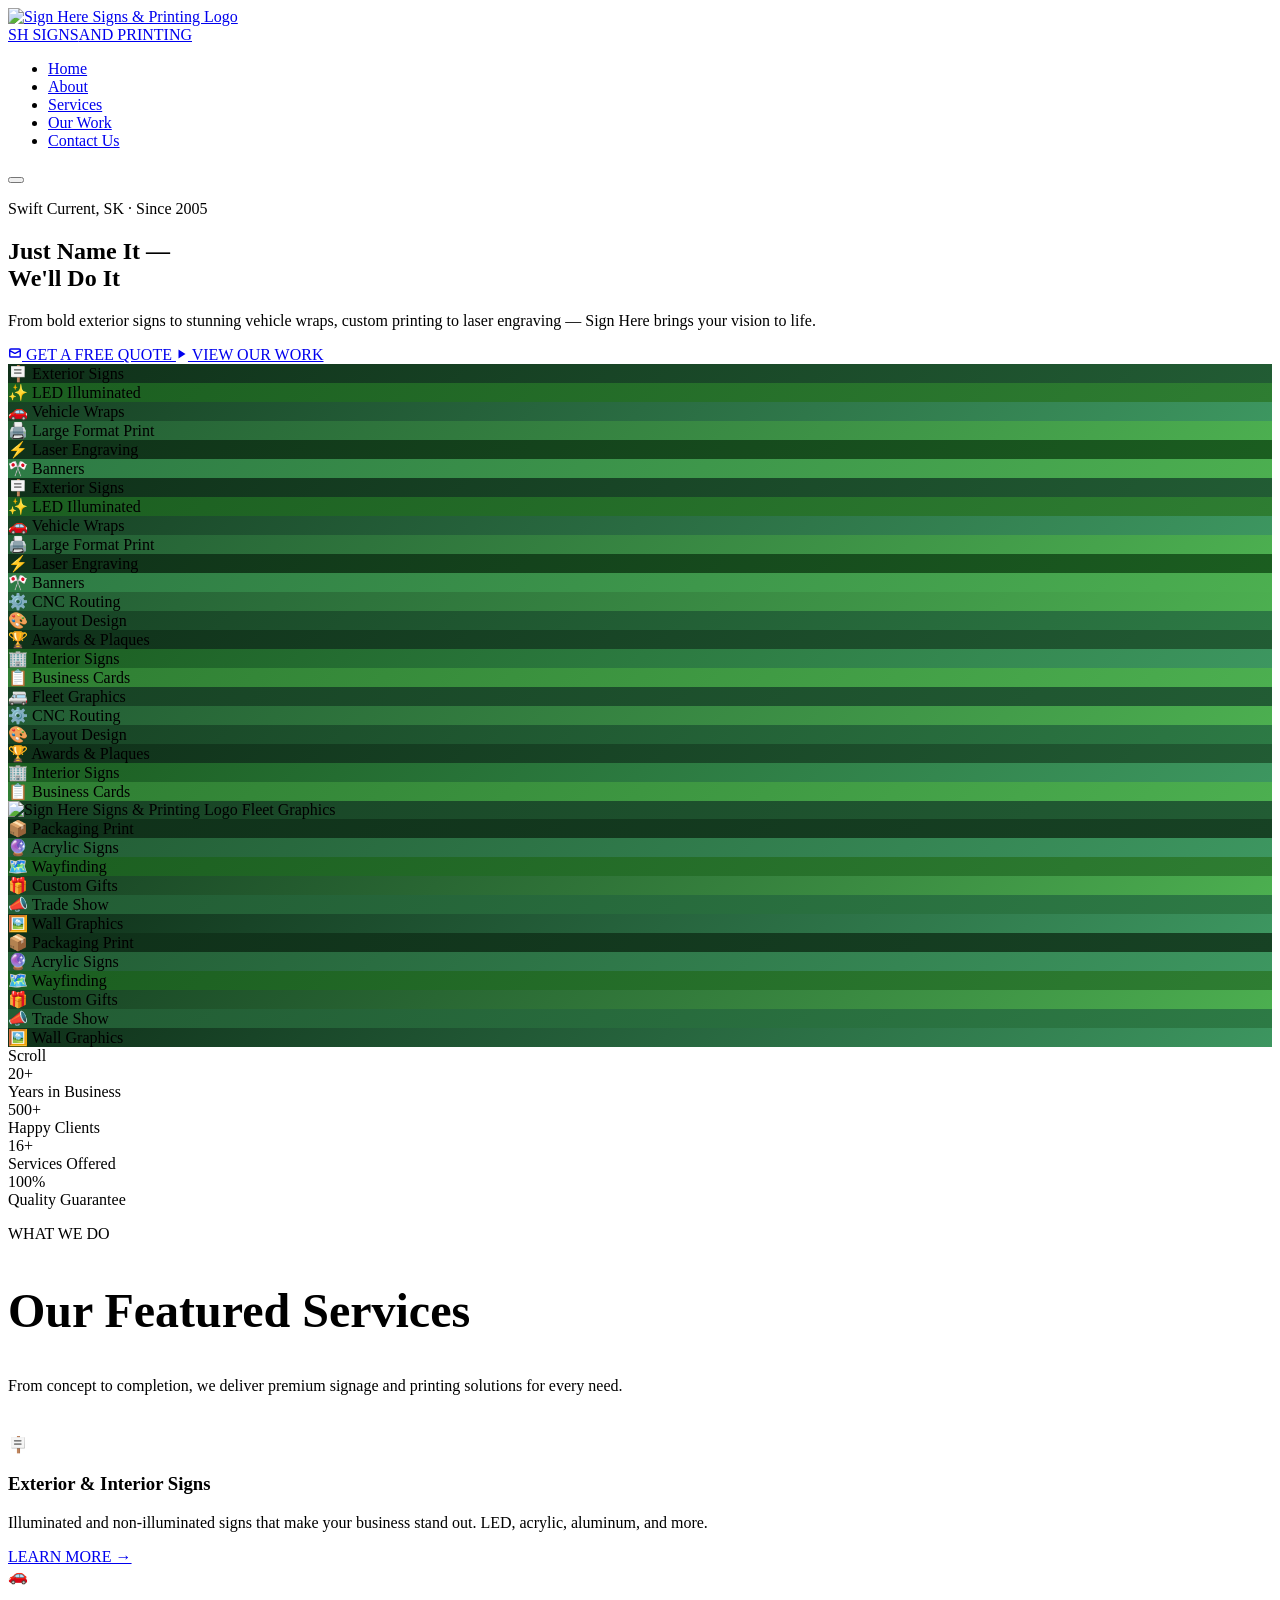
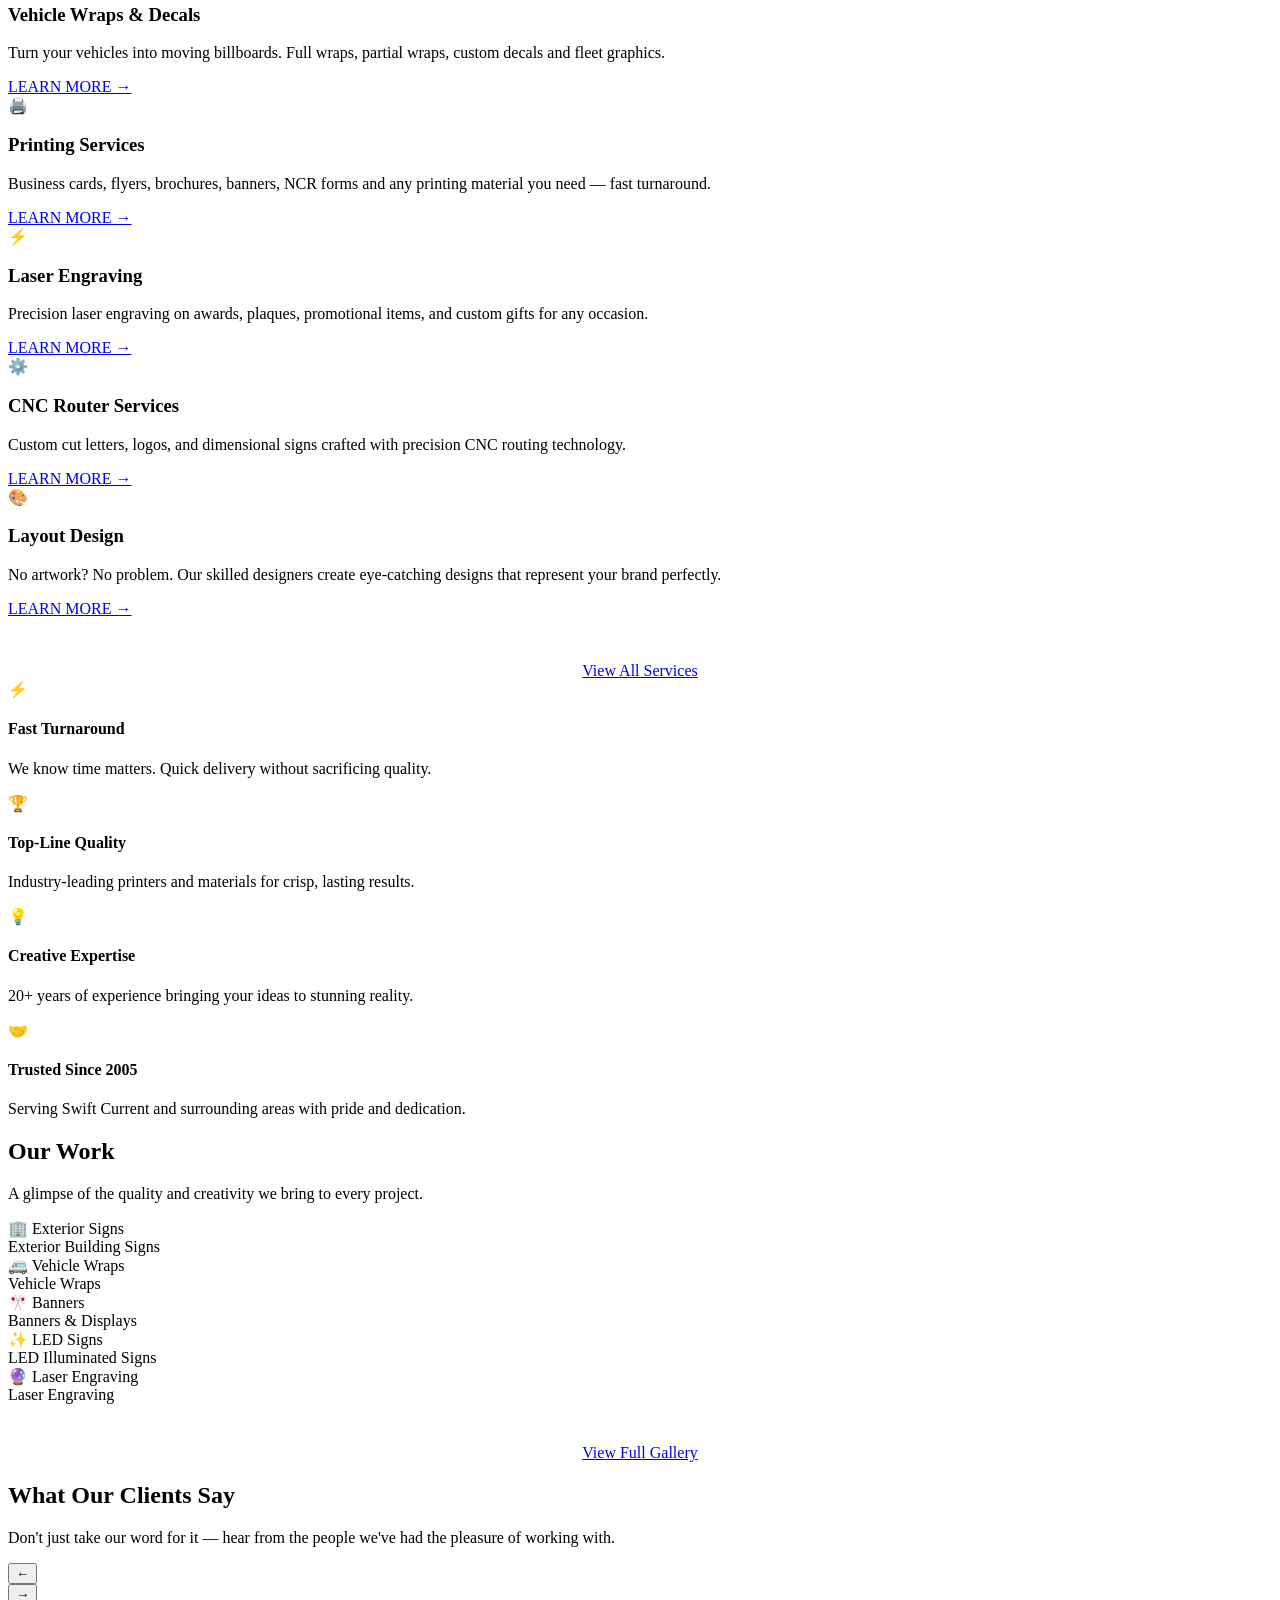
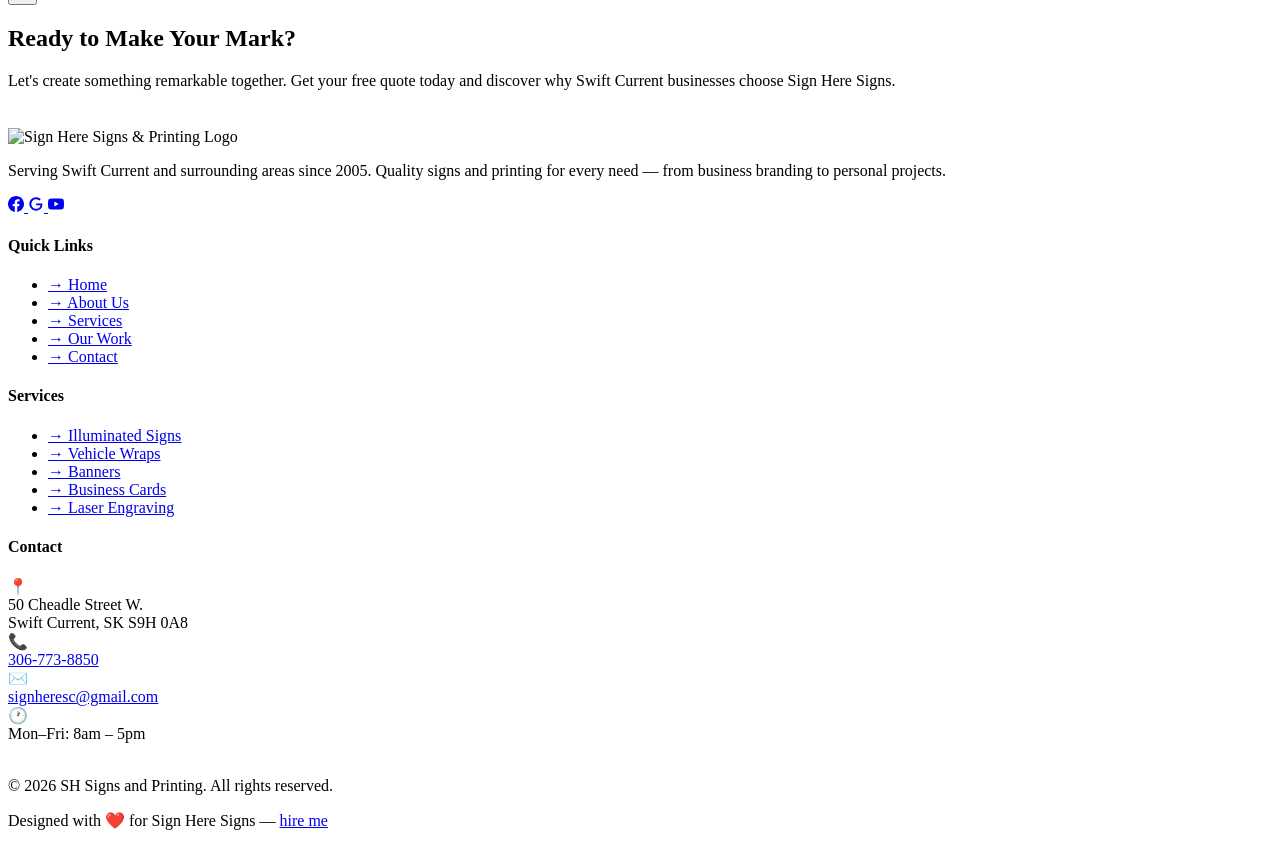
==== index.html @ 757e35a9 "Add files via upload" ====
<!DOCTYPE html>
<html lang="en">
<head>
  <meta charset="UTF-8">
  <meta name="viewport" content="width=device-width, initial-scale=1.0">
  <meta http-equiv="X-UA-Compatible" content="IE=edge">
  <!-- Security headers via meta -->
  <meta http-equiv="Content-Security-Policy" content="default-src 'self' https: data: 'unsafe-inline' 'unsafe-eval'; img-src 'self' data: https:; font-src 'self' https://fonts.gstatic.com;">
  <meta http-equiv="X-Content-Type-Options" content="nosniff">
  <meta http-equiv="Referrer-Policy" content="strict-origin-when-cross-origin">
  <!-- SEO -->
  <title>Sign Here Signs & Printing | Swift Current, Saskatchewan, Canada | Quality Signage Since 2005</title>
  <meta name="description" content="Sign Here Signs & Printing in Swift Current, Saskatchewan, Canada. Custom signs, vehicle wraps, banners, printing services. Just name it and we'll make it happen! Call 306-773-8850.">
  <meta name="keywords" content="signs Swift Current, printing Swift Current, vehicle wraps, banners, business signs, LED signs, Saskatchewan signage">
  <meta name="robots" content="index, follow">
  <link rel="canonical" href="https://www.signheresigns.ca/">
  <!-- Open Graph -->
  <meta property="og:title" content="Sign Here Signs & Printing – Swift Current, SK">
  <meta property="og:description" content="Quality signs and printing services in Swift Current since 2005.">
  <meta property="og:type" content="website">
  <meta property="og:image" content="images/logo.jpg">
  <!-- Fonts -->
  <link rel="preconnect" href="https://fonts.googleapis.com">
  <link rel="preconnect" href="https://fonts.gstatic.com" crossorigin>
  <link href="https://fonts.googleapis.com/css2?family=Oswald:wght@200;300;400;500;600;700&family=Lato:wght@300;400;700&display=swap" rel="stylesheet">
  <!-- Styles -->
  <link rel="stylesheet" href="css/main.css">
  <link rel="stylesheet" href="css/home.css">
</head>
<body>

<!-- ===== NAVIGATION ===== -->
<nav id="navbar" role="navigation" aria-label="Main Navigation">
  <div class="container nav-inner">
    <a href="index.html" class="nav-logo" aria-label="Sign Here Signs Home">
      <img src="images/logo.jpg" alt="Sign Here Signs & Printing Logo" width="64" height="64">
      <div class="nav-logo-text">SH SIGNS<span>AND PRINTING</span>
      </div>
    </a>
    <ul class="nav-menu" role="list">
      <li><a href="index.html" class="active">Home</a></li>
      <li><a href="pages/about.html">About</a></li>
      <li><a href="pages/services.html">Services</a></li>
      <li><a href="pages/work.html">Our Work</a></li>
      <li><a href="pages/contact.html" class="nav-cta">Contact Us</a></li>
    </ul>
    <button class="nav-hamburger" aria-label="Toggle menu" aria-expanded="false" id="hamburger">
      <span></span><span></span><span></span>
    </button>
  </div>
</nav>

<!-- ===== HERO (Scroll-Velocity Marquee) ===== -->
<section class="hero-marquee hero-marquee--static" aria-label="Hero section">

  <!-- Sticky headline panel -->
  <div class="hm-panel">
    <div class="hm-headline">
      <p class="hm-eyebrow">Swift Current, SK · Since 2005</p>
      <h1 class="hm-title">
        Just Name It —<br>
        <span>We'll Do It</span>
      </h1>
      <p class="hm-sub">From bold exterior signs to stunning vehicle wraps, custom printing to laser engraving — Sign Here brings your vision to life.</p>
      <div class="hm-actions">
        <a href="pages/contact.html" class="btn btn-primary hm-btn-primary">
          <svg width="14" height="14" viewBox="0 0 24 24" fill="none" stroke="currentColor" stroke-width="2.5" aria-hidden="true"><path d="M3 8l7.89 4.26a2 2 0 002.22 0L21 8M5 19h14a2 2 0 002-2V7a2 2 0 00-2-2H5a2 2 0 00-2 2v10a2 2 0 002 2z"/></svg>
          GET A FREE QUOTE
        </a>
        <a href="pages/work.html" class="btn btn-outline hm-btn-outline">
          <svg width="12" height="12" viewBox="0 0 24 24" fill="currentColor" aria-hidden="true"><polygon points="5,3 19,12 5,21"/></svg>
          VIEW OUR WORK
        </a>
      </div>
    </div>

    <!-- Marquee rows (velocity-linked) -->
    <div class="hm-rows" aria-hidden="true">

      <div class="hm-row" data-direction="1">
        <div class="hm-track">
          <div class="hm-card hm-card--wide">
            <div class="hm-card-inner" style="background:linear-gradient(135deg,#0f3019,#225c34);">
              <span class="hm-card-emoji">🪧</span>
              <span class="hm-card-label">Exterior Signs</span>
            </div>
          </div>
          <div class="hm-card">
            <div class="hm-card-inner" style="background:linear-gradient(135deg,#1b5e20,#2e7d32);">
              <span class="hm-card-emoji">✨</span>
              <span class="hm-card-label">LED Illuminated</span>
            </div>
          </div>
          <div class="hm-card hm-card--wide">
            <div class="hm-card-inner" style="background:linear-gradient(135deg,#174224,#3d9660);">
              <span class="hm-card-emoji">🚗</span>
              <span class="hm-card-label">Vehicle Wraps</span>
            </div>
          </div>
          <div class="hm-card">
            <div class="hm-card-inner" style="background:linear-gradient(135deg,#225c34,#4caf50);">
              <span class="hm-card-emoji">🖨️</span>
              <span class="hm-card-label">Large Format Print</span>
            </div>
          </div>
          <div class="hm-card hm-card--tall">
            <div class="hm-card-inner" style="background:linear-gradient(135deg,#0f3019,#1b5e20);">
              <span class="hm-card-emoji">⚡</span>
              <span class="hm-card-label">Laser Engraving</span>
            </div>
          </div>
          <div class="hm-card">
            <div class="hm-card-inner" style="background:linear-gradient(135deg,#2d7a45,#4caf50);">
              <span class="hm-card-emoji">🎌</span>
              <span class="hm-card-label">Banners</span>
            </div>
          </div>
          <!-- Clones for seamless loop -->
          <div class="hm-card hm-card--wide">
            <div class="hm-card-inner" style="background:linear-gradient(135deg,#0f3019,#225c34);">
              <span class="hm-card-emoji">🪧</span>
              <span class="hm-card-label">Exterior Signs</span>
            </div>
          </div>
          <div class="hm-card">
            <div class="hm-card-inner" style="background:linear-gradient(135deg,#1b5e20,#2e7d32);">
              <span class="hm-card-emoji">✨</span>
              <span class="hm-card-label">LED Illuminated</span>
            </div>
          </div>
          <div class="hm-card hm-card--wide">
            <div class="hm-card-inner" style="background:linear-gradient(135deg,#174224,#3d9660);">
              <span class="hm-card-emoji">🚗</span>
              <span class="hm-card-label">Vehicle Wraps</span>
            </div>
          </div>
          <div class="hm-card">
            <div class="hm-card-inner" style="background:linear-gradient(135deg,#225c34,#4caf50);">
              <span class="hm-card-emoji">🖨️</span>
              <span class="hm-card-label">Large Format Print</span>
            </div>
          </div>
          <div class="hm-card hm-card--tall">
            <div class="hm-card-inner" style="background:linear-gradient(135deg,#0f3019,#1b5e20);">
              <span class="hm-card-emoji">⚡</span>
              <span class="hm-card-label">Laser Engraving</span>
            </div>
          </div>
          <div class="hm-card">
            <div class="hm-card-inner" style="background:linear-gradient(135deg,#2d7a45,#4caf50);">
              <span class="hm-card-emoji">🎌</span>
              <span class="hm-card-label">Banners</span>
            </div>
          </div>
        </div>
      </div>

      <div class="hm-row" data-direction="-1">
        <div class="hm-track">
          <div class="hm-card hm-card--tall">
            <div class="hm-card-inner" style="background:linear-gradient(135deg,#225c34,#4caf50);">
              <span class="hm-card-emoji">⚙️</span>
              <span class="hm-card-label">CNC Routing</span>
            </div>
          </div>
          <div class="hm-card hm-card--wide">
            <div class="hm-card-inner" style="background:linear-gradient(135deg,#174224,#2d7a45);">
              <span class="hm-card-emoji">🎨</span>
              <span class="hm-card-label">Layout Design</span>
            </div>
          </div>
          <div class="hm-card">
            <div class="hm-card-inner" style="background:linear-gradient(135deg,#0f3019,#225c34);">
              <span class="hm-card-emoji">🏆</span>
              <span class="hm-card-label">Awards & Plaques</span>
            </div>
          </div>
          <div class="hm-card hm-card--wide">
            <div class="hm-card-inner" style="background:linear-gradient(135deg,#1b5e20,#3d9660);">
              <span class="hm-card-emoji">🏢</span>
              <span class="hm-card-label">Interior Signs</span>
            </div>
          </div>
          <div class="hm-card">
            <div class="hm-card-inner" style="background:linear-gradient(135deg,#2e7d32,#4caf50);">
              <span class="hm-card-emoji">📋</span>
              <span class="hm-card-label">Business Cards</span>
            </div>
          </div>
          <div class="hm-card">
            <div class="hm-card-inner" style="background:linear-gradient(135deg,#174224,#225c34);">
              <span class="hm-card-emoji">🚐</span>
              <span class="hm-card-label">Fleet Graphics</span>
            </div>
          </div>
          <!-- Clones -->
          <div class="hm-card hm-card--tall">
            <div class="hm-card-inner" style="background:linear-gradient(135deg,#225c34,#4caf50);">
              <span class="hm-card-emoji">⚙️</span>
              <span class="hm-card-label">CNC Routing</span>
            </div>
          </div>
          <div class="hm-card hm-card--wide">
            <div class="hm-card-inner" style="background:linear-gradient(135deg,#174224,#2d7a45);">
              <span class="hm-card-emoji">🎨</span>
              <span class="hm-card-label">Layout Design</span>
            </div>
          </div>
          <div class="hm-card">
            <div class="hm-card-inner" style="background:linear-gradient(135deg,#0f3019,#225c34);">
              <span class="hm-card-emoji">🏆</span>
              <span class="hm-card-label">Awards & Plaques</span>
            </div>
          </div>
          <div class="hm-card hm-card--wide">
            <div class="hm-card-inner" style="background:linear-gradient(135deg,#1b5e20,#3d9660);">
              <span class="hm-card-emoji">🏢</span>
              <span class="hm-card-label">Interior Signs</span>
            </div>
          </div>
          <div class="hm-card">
            <div class="hm-card-inner" style="background:linear-gradient(135deg,#2e7d32,#4caf50);">
              <span class="hm-card-emoji">📋</span>
              <span class="hm-card-label">Business Cards</span>
            </div>
          </div>
          <div class="hm-card">
            <div class="hm-card-inner" style="background:linear-gradient(135deg,#174224,#225c34);">
              <img src="images/logo.jpg" alt="Sign Here Signs & Printing Logo" width="100%" height="100%">
              <span class="hm-card-label">Fleet Graphics</span>
            </div>
          </div>
        </div>
      </div>

      <div class="hm-row" data-direction="1">
        <div class="hm-track">
          <div class="hm-card hm-card--wide">
            <div class="hm-card-inner" style="background:linear-gradient(135deg,#0f3019,#174224);">
              <span class="hm-card-emoji">📦</span>
              <span class="hm-card-label">Packaging Print</span>
            </div>
          </div>
          <div class="hm-card hm-card--tall">
            <div class="hm-card-inner" style="background:linear-gradient(135deg,#225c34,#3d9660);">
              <span class="hm-card-emoji">🔮</span>
              <span class="hm-card-label">Acrylic Signs</span>
            </div>
          </div>
          <div class="hm-card">
            <div class="hm-card-inner" style="background:linear-gradient(135deg,#1b5e20,#2e7d32);">
              <span class="hm-card-emoji">🗺️</span>
              <span class="hm-card-label">Wayfinding</span>
            </div>
          </div>
          <div class="hm-card hm-card--wide">
            <div class="hm-card-inner" style="background:linear-gradient(135deg,#174224,#4caf50);">
              <span class="hm-card-emoji">🎁</span>
              <span class="hm-card-label">Custom Gifts</span>
            </div>
          </div>
          <div class="hm-card">
            <div class="hm-card-inner" style="background:linear-gradient(135deg,#225c34,#2d7a45);">
              <span class="hm-card-emoji">📣</span>
              <span class="hm-card-label">Trade Show</span>
            </div>
          </div>
          <div class="hm-card">
            <div class="hm-card-inner" style="background:linear-gradient(135deg,#0f3019,#3d9660);">
              <span class="hm-card-emoji">🖼️</span>
              <span class="hm-card-label">Wall Graphics</span>
            </div>
          </div>
          <!-- Clones -->
          <div class="hm-card hm-card--wide">
            <div class="hm-card-inner" style="background:linear-gradient(135deg,#0f3019,#174224);">
              <span class="hm-card-emoji">📦</span>
              <span class="hm-card-label">Packaging Print</span>
            </div>
          </div>
          <div class="hm-card hm-card--tall">
            <div class="hm-card-inner" style="background:linear-gradient(135deg,#225c34,#3d9660);">
              <span class="hm-card-emoji">🔮</span>
              <span class="hm-card-label">Acrylic Signs</span>
            </div>
          </div>
          <div class="hm-card">
            <div class="hm-card-inner" style="background:linear-gradient(135deg,#1b5e20,#2e7d32);">
              <span class="hm-card-emoji">🗺️</span>
              <span class="hm-card-label">Wayfinding</span>
            </div>
          </div>
          <div class="hm-card hm-card--wide">
            <div class="hm-card-inner" style="background:linear-gradient(135deg,#174224,#4caf50);">
              <span class="hm-card-emoji">🎁</span>
              <span class="hm-card-label">Custom Gifts</span>
            </div>
          </div>
          <div class="hm-card">
            <div class="hm-card-inner" style="background:linear-gradient(135deg,#225c34,#2d7a45);">
              <span class="hm-card-emoji">📣</span>
              <span class="hm-card-label">Trade Show</span>
            </div>
          </div>
          <div class="hm-card">
            <div class="hm-card-inner" style="background:linear-gradient(135deg,#0f3019,#3d9660);">
              <span class="hm-card-emoji">🖼️</span>
              <span class="hm-card-label">Wall Graphics</span>
            </div>
          </div>
        </div>
      </div>

    </div><!-- /.hm-rows -->

    <!-- Scroll cue -->
    <div class="hm-scroll-cue" aria-hidden="true">
      <span class="hm-scroll-line"></span>
      <span class="hm-scroll-text">Scroll</span>
    </div>
  </div><!-- /.hm-panel -->

</section><!-- /.hero-marquee -->

<!-- ===== STATS ===== -->
<section class="stats-section" aria-label="Company statistics">
  <div class="container">
    <div class="stats-grid">
      <div class="stat-item reveal">
        <div class="stat-number" data-target="20" data-suffix="+">20+</div>
        <div class="stat-label">Years in Business</div>
      </div>
      <div class="stat-item reveal">
        <div class="stat-number" data-target="500" data-suffix="+">500+</div>
        <div class="stat-label">Happy Clients</div>
      </div>
      <div class="stat-item reveal">
        <div class="stat-number" data-target="16" data-suffix="+">16+</div>
        <div class="stat-label">Services Offered</div>
      </div>
      <div class="stat-item reveal">
        <div class="stat-number" data-target="100" data-suffix="%">100%</div>
        <div class="stat-label">Quality Guarantee</div>
      </div>
    </div>
  </div>
</section>

<!-- ===== FEATURED SERVICES ===== -->
<section class="services-section" aria-labelledby="services-heading">
  <div class="container">
    <p class="services-eyebrow reveal">WHAT WE DO</p>
    <h2 class="section-title reveal" id="services-heading" style="font-size:clamp(1.8rem,4vw,3rem);font-weight:700;letter-spacing:0;text-transform:none;">Our Featured Services</h2>
    <p class="section-subtitle reveal">From concept to completion, we deliver premium signage and printing solutions for every need.</p>
    <span class="section-line reveal" aria-hidden="true" style="margin-top:0;"></span>

    <div class="services-grid services-grid-home" style="margin-top:40px;">
      <div class="service-card reveal">
        <div class="service-icon-wrap" aria-hidden="true"><div class="service-icon">🪧</div></div>
        <h3>Exterior &amp; Interior Signs</h3>
        <p>Illuminated and non-illuminated signs that make your business stand out. LED, acrylic, aluminum, and more.</p>
        <a href="pages/services.html" class="service-learn-more">LEARN MORE →</a>
      </div>
      <div class="service-card reveal">
        <div class="service-icon-wrap" aria-hidden="true"><div class="service-icon">🚗</div></div>
        <h3>Vehicle Wraps &amp; Decals</h3>
        <p>Turn your vehicles into moving billboards. Full wraps, partial wraps, custom decals and fleet graphics.</p>
        <a href="pages/services.html" class="service-learn-more">LEARN MORE →</a>
      </div>
      <div class="service-card reveal">
        <div class="service-icon-wrap" aria-hidden="true"><div class="service-icon">🖨️</div></div>
        <h3>Printing Services</h3>
        <p>Business cards, flyers, brochures, banners, NCR forms and any printing material you need — fast turnaround.</p>
        <a href="pages/services.html" class="service-learn-more">LEARN MORE →</a>
      </div>
      <div class="service-card reveal">
        <div class="service-icon-wrap" aria-hidden="true"><div class="service-icon">⚡</div></div>
        <h3>Laser Engraving</h3>
        <p>Precision laser engraving on awards, plaques, promotional items, and custom gifts for any occasion.</p>
        <a href="pages/services.html" class="service-learn-more">LEARN MORE →</a>
      </div>
      <div class="service-card reveal">
        <div class="service-icon-wrap" aria-hidden="true"><div class="service-icon">⚙️</div></div>
        <h3>CNC Router Services</h3>
        <p>Custom cut letters, logos, and dimensional signs crafted with precision CNC routing technology.</p>
        <a href="pages/services.html" class="service-learn-more">LEARN MORE →</a>
      </div>
      <div class="service-card reveal">
        <div class="service-icon-wrap" aria-hidden="true"><div class="service-icon">🎨</div></div>
        <h3>Layout Design</h3>
        <p>No artwork? No problem. Our skilled designers create eye-catching designs that represent your brand perfectly.</p>
        <a href="pages/services.html" class="service-learn-more">LEARN MORE →</a>
      </div>
    </div>

    <div style="text-align:center; margin-top: 44px;" class="reveal">
      <a href="pages/services.html" class="btn btn-green-outline">View All Services</a>
    </div>
  </div>
</section>

<section class="highlights-banner" aria-label="Why choose us highlights">
  <div class="container">
    <div class="highlights-grid">
      <div class="highlight-item reveal">
        <div class="highlight-icon" aria-hidden="true">⚡</div>
        <h4>Fast Turnaround</h4>
        <p>We know time matters. Quick delivery without sacrificing quality.</p>
      </div>
      <div class="highlight-item reveal">
        <div class="highlight-icon" aria-hidden="true">🏆</div>
        <h4>Top-Line Quality</h4>
        <p>Industry-leading printers and materials for crisp, lasting results.</p>
      </div>
      <div class="highlight-item reveal">
        <div class="highlight-icon" aria-hidden="true">💡</div>
        <h4>Creative Expertise</h4>
        <p>20+ years of experience bringing your ideas to stunning reality.</p>
      </div>
      <div class="highlight-item reveal">
        <div class="highlight-icon" aria-hidden="true">🤝</div>
        <h4>Trusted Since 2005</h4>
        <p>Serving Swift Current and surrounding areas with pride and dedication.</p>
      </div>
    </div>
  </div>
</section>

<!-- ===== PORTFOLIO PREVIEW ===== -->
<section class="portfolio-section" aria-labelledby="portfolio-heading">
  <div class="container">
    <h2 class="section-title reveal" id="portfolio-heading">Our Work</h2>
    <span class="section-line reveal" aria-hidden="true"></span>
    <p class="section-subtitle reveal">A glimpse of the quality and creativity we bring to every project.</p>

    <div class="portfolio-grid">
      <div class="portfolio-item reveal">
        <div class="portfolio-placeholder" aria-label="Exterior Building Sign">
          🏢
          <span>Exterior Signs</span>
        </div>
        <div class="portfolio-overlay" aria-hidden="true">
          <div class="portfolio-label">Exterior Building Signs</div>
        </div>
      </div>
      <div class="portfolio-item reveal">
        <div class="portfolio-placeholder" aria-label="Vehicle Wrap">
          🚐
          <span>Vehicle Wraps</span>
        </div>
        <div class="portfolio-overlay" aria-hidden="true">
          <div class="portfolio-label">Vehicle Wraps</div>
        </div>
      </div>
      <div class="portfolio-item reveal">
        <div class="portfolio-placeholder" aria-label="Banner Printing">
          🎌
          <span>Banners</span>
        </div>
        <div class="portfolio-overlay" aria-hidden="true">
          <div class="portfolio-label">Banners & Displays</div>
        </div>
      </div>
      <div class="portfolio-item reveal">
        <div class="portfolio-placeholder" aria-label="LED Signs">
          ✨
          <span>LED Signs</span>
        </div>
        <div class="portfolio-overlay" aria-hidden="true">
          <div class="portfolio-label">LED Illuminated Signs</div>
        </div>
      </div>
      <div class="portfolio-item reveal">
        <div class="portfolio-placeholder" aria-label="Laser Engraving">
          🔮
          <span>Laser Engraving</span>
        </div>
        <div class="portfolio-overlay" aria-hidden="true">
          <div class="portfolio-label">Laser Engraving</div>
        </div>
      </div>
    </div>

    <div style="text-align:center; margin-top: 40px;" class="reveal">
      <a href="pages/work.html" class="btn btn-green-outline">View Full Gallery</a>
    </div>
  </div>
</section>

<!-- ===== TESTIMONIALS ===== -->
<section class="testimonials-section" aria-labelledby="testimonials-heading">
  <div class="container">
    <h2 class="section-title reveal" id="testimonials-heading">What Our Clients Say</h2>
    <span class="section-line reveal" aria-hidden="true"></span>
    <p class="section-subtitle reveal">Don't just take our word for it — hear from the people we've had the pleasure of working with.</p>

    <div class="testimonials-wrapper reveal">
      <div class="testimonials-track" aria-live="polite" aria-label="Customer testimonials">
        <!-- Rendered by JS -->
      </div>
      <div class="testimonials-nav" aria-label="Testimonial navigation">
        <button class="testimonials-prev" aria-label="Previous testimonials">&#8592;</button>
        <div class="testimonials-dots" role="tablist" aria-label="Testimonial pages"></div>
        <button class="testimonials-next" aria-label="Next testimonials">&#8594;</button>
      </div>
    </div>
  </div>
</section>

<!-- ===== CTA BANNER ===== -->
<section class="cta-banner" aria-labelledby="cta-heading">
  <div style="padding:0;max-width:100%;">
    <div class="cta-inner reveal">
      <h2 id="cta-heading">Ready to Make Your Mark?</h2>
      <p>Let's create something remarkable together. Get your free quote today and discover why Swift Current businesses choose Sign Here Signs.</p>
      <a href="pages/contact.html" class="btn" style="display:inline-flex;align-items:center;gap:8px;background:transparent;border:2px solid rgba(255,255,255,0.7);color:white;letter-spacing:1.5px;">
        <svg width="14" height="14" viewBox="0 0 24 24" fill="none" stroke="currentColor" stroke-width="2.5" aria-hidden="true"><path d="M3 8l7.89 4.26a2 2 0 002.22 0L21 8M5 19h14a2 2 0 002-2V7a2 2 0 00-2-2H5a2 2 0 00-2 2v10a2 2 0 002 2z"/></svg>
        GET A FREE QUOTE
      </a>
    </div>
  </div>
</section>

<!-- ===== FOOTER ===== -->
<footer role="contentinfo">
  <div class="container">
    <div class="footer-grid">
      <div class="footer-brand">
        <img src="images/logo.jpg" alt="Sign Here Signs & Printing Logo" width="64" height="64">
        <p>Serving Swift Current and surrounding areas since 2005. Quality signs and printing for every need — from business branding to personal projects.</p>
        <div class="footer-socials">
          <a href="https://www.facebook.com" target="_blank" rel="noopener noreferrer" aria-label="Facebook">
            <svg width="16" height="16" viewBox="0 0 24 24" fill="currentColor" aria-hidden="true"><path d="M24 12.073c0-6.627-5.373-12-12-12s-12 5.373-12 12c0 5.99 4.388 10.954 10.125 11.854v-8.385H7.078v-3.47h3.047V9.43c0-3.007 1.792-4.669 4.533-4.669 1.312 0 2.686.235 2.686.235v2.953H15.83c-1.491 0-1.956.925-1.956 1.874v2.25h3.328l-.532 3.47h-2.796v8.385C19.612 23.027 24 18.062 24 12.073z"/></svg>
          </a>
          <a href="https://www.google.com/maps/search/Sign+Here+Signs+Swift+Current" target="_blank" rel="noopener noreferrer" aria-label="Google">
            <svg width="16" height="16" viewBox="0 0 24 24" fill="currentColor" aria-hidden="true"><path d="M21.35 11.1H12.18V13.83H18.69C18.36 17.64 15.19 19.27 12.19 19.27C8.36 19.27 5 16.25 5 12C5 7.9 8.2 4.73 12.2 4.73C15.29 4.73 17.1 6.7 17.1 6.7L19 4.72C19 4.72 16.56 2 12.1 2C6.42 2 2.03 6.8 2.03 12C2.03 17.05 6.16 22 12.25 22C17.6 22 21.5 18.33 21.5 12.91C21.5 11.76 21.35 11.1 21.35 11.1Z"/></svg>
          </a>
          <a href="https://www.youtube.com" target="_blank" rel="noopener noreferrer" aria-label="YouTube">
            <svg width="16" height="16" viewBox="0 0 24 24" fill="currentColor" aria-hidden="true"><path d="M23.495 6.205a3.007 3.007 0 0 0-2.088-2.088c-1.87-.501-9.396-.501-9.396-.501s-7.507-.01-9.396.501A3.007 3.007 0 0 0 .527 6.205a31.247 31.247 0 0 0-.522 5.805 31.247 31.247 0 0 0 .522 5.783 3.007 3.007 0 0 0 2.088 2.088c1.868.502 9.396.502 9.396.502s7.506 0 9.396-.502a3.007 3.007 0 0 0 2.088-2.088 31.247 31.247 0 0 0 .5-5.783 31.247 31.247 0 0 0-.5-5.805zM9.609 15.601V8.408l6.264 3.602z"/></svg>
          </a>
        </div>
      </div>

      <div class="footer-col">
        <h4>Quick Links</h4>
        <ul>
          <li><a href="index.html">&#8594; Home</a></li>
          <li><a href="pages/about.html">&#8594; About Us</a></li>
          <li><a href="pages/services.html">&#8594; Services</a></li>
          <li><a href="pages/work.html">&#8594; Our Work</a></li>
          <li><a href="pages/contact.html">&#8594; Contact</a></li>
        </ul>
      </div>

      <div class="footer-col">
        <h4>Services</h4>
        <ul>
          <li><a href="pages/services.html">&#8594; Illuminated Signs</a></li>
          <li><a href="pages/services.html">&#8594; Vehicle Wraps</a></li>
          <li><a href="pages/services.html">&#8594; Banners</a></li>
          <li><a href="pages/services.html">&#8594; Business Cards</a></li>
          <li><a href="pages/services.html">&#8594; Laser Engraving</a></li>
        </ul>
      </div>

      <div class="footer-col">
        <h4>Contact</h4>
        <div class="footer-contact-item">
          <span class="icon" aria-hidden="true">📍</span>
          <div>50 Cheadle Street W.<br>Swift Current, SK S9H 0A8</div>
        </div>
        <div class="footer-contact-item">
          <span class="icon" aria-hidden="true">📞</span>
          <div><a href="tel:3067738850">306-773-8850</a></div>
        </div>
        <div class="footer-contact-item">
          <span class="icon" aria-hidden="true">✉️</span>
          <div><a href="mailto:signheresc@gmail.com">signheresc@gmail.com</a></div>
        </div>
        <div class="footer-contact-item">
          <span class="icon" aria-hidden="true">🕐</span>
          <div>Mon–Fri: 8am – 5pm<br><span style="color:rgba(255,255,255,0.4);font-size:0.82rem">Sat–Sun: Closed</span></div>
        </div>
      </div>
    </div>

    <div class="footer-bottom">
      <p>&copy; 2026 SH Signs and Printing. All rights reserved.</p>
      <p class="footer-credit">Designed with ❤️ for Sign Here Signs &mdash; <a href="mailto:anjo.debelen@gmail.com">hire me</a></p>
    </div>
  </div>
</footer>

<script src="js/main.js"></script>
</body>
</html>
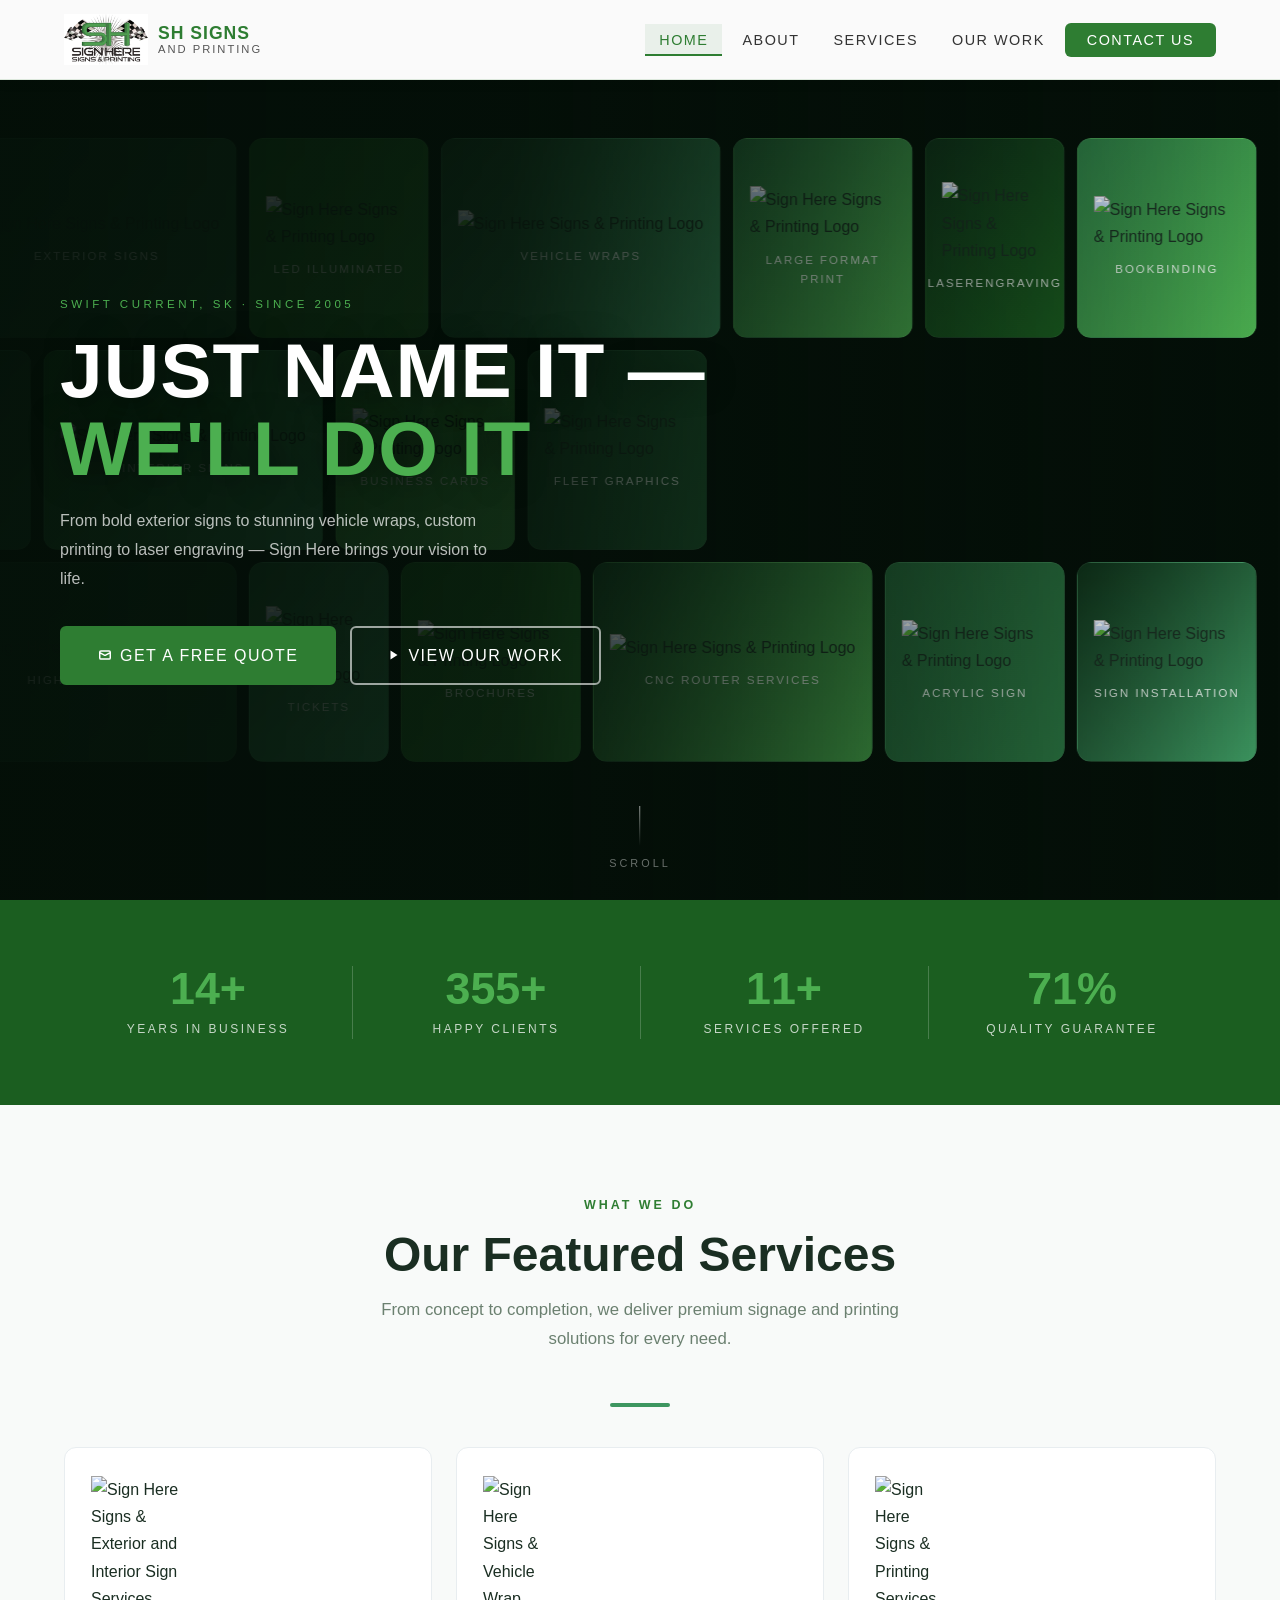
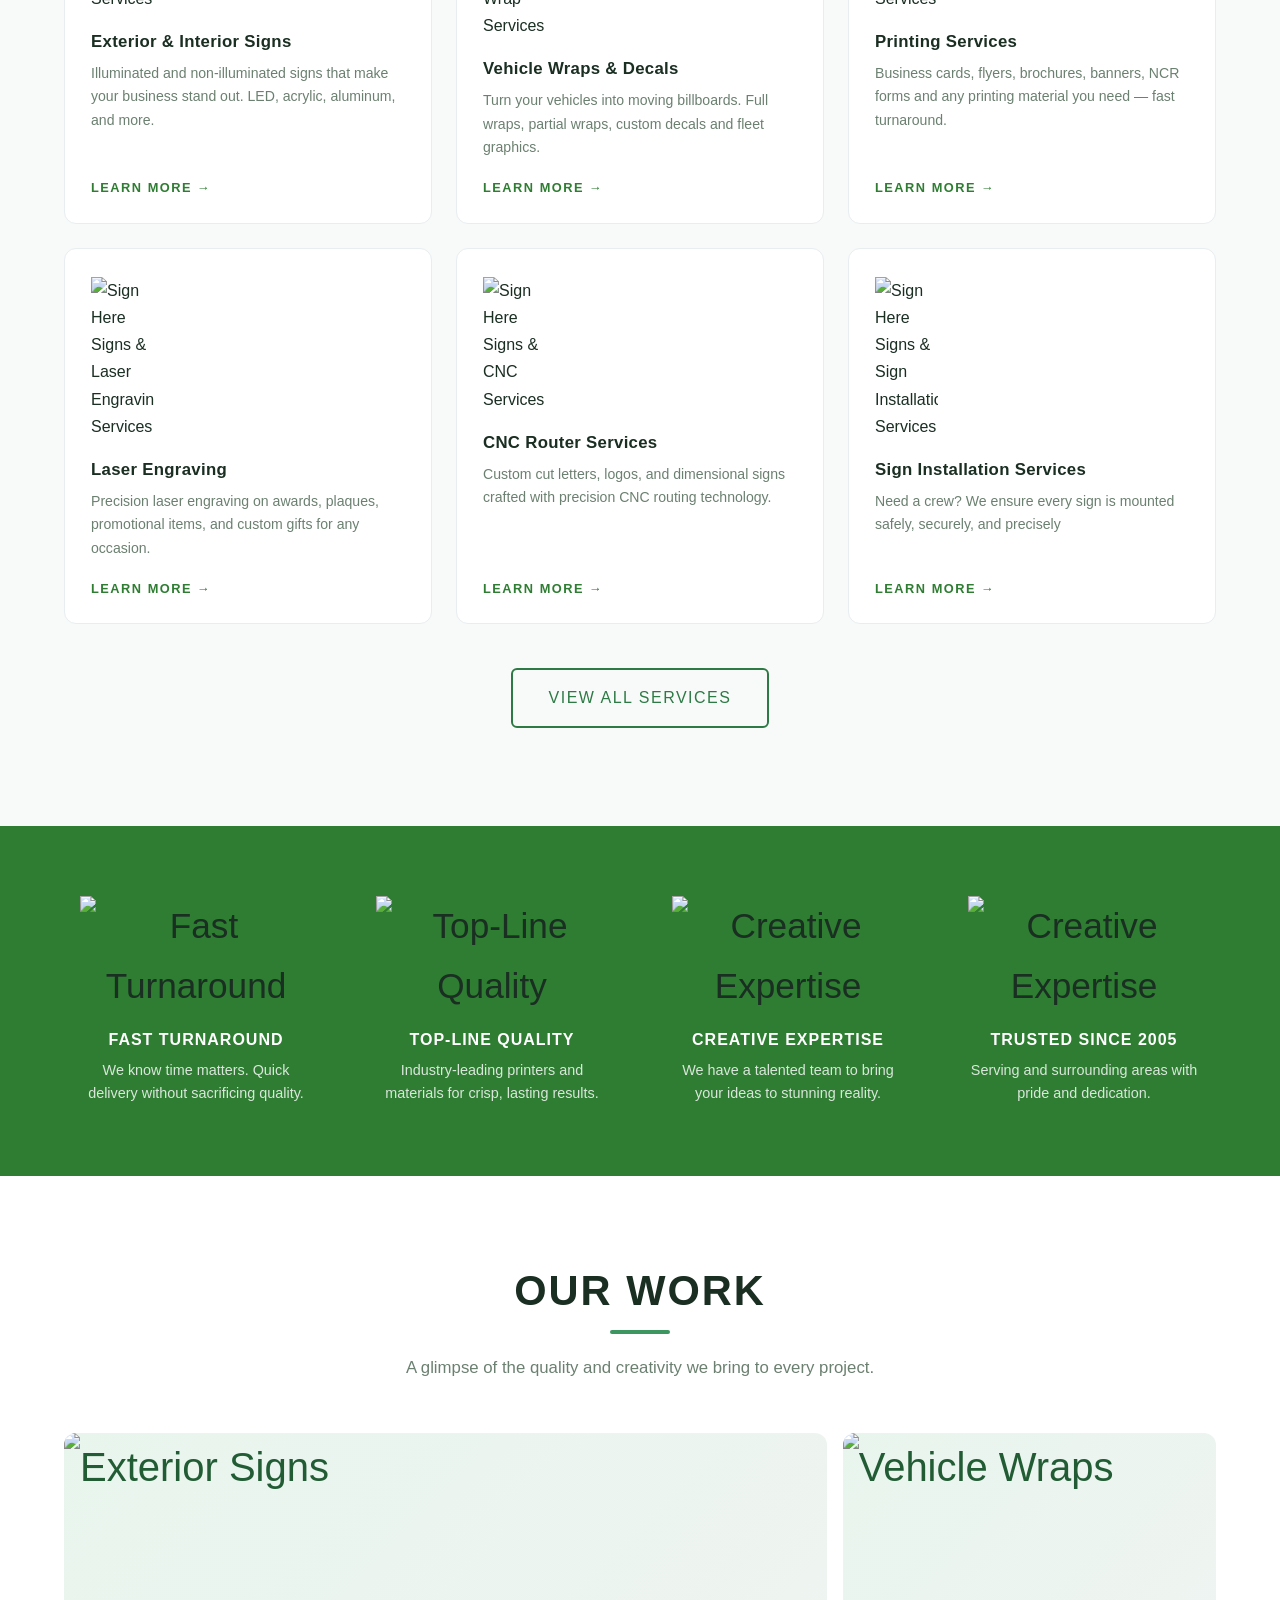
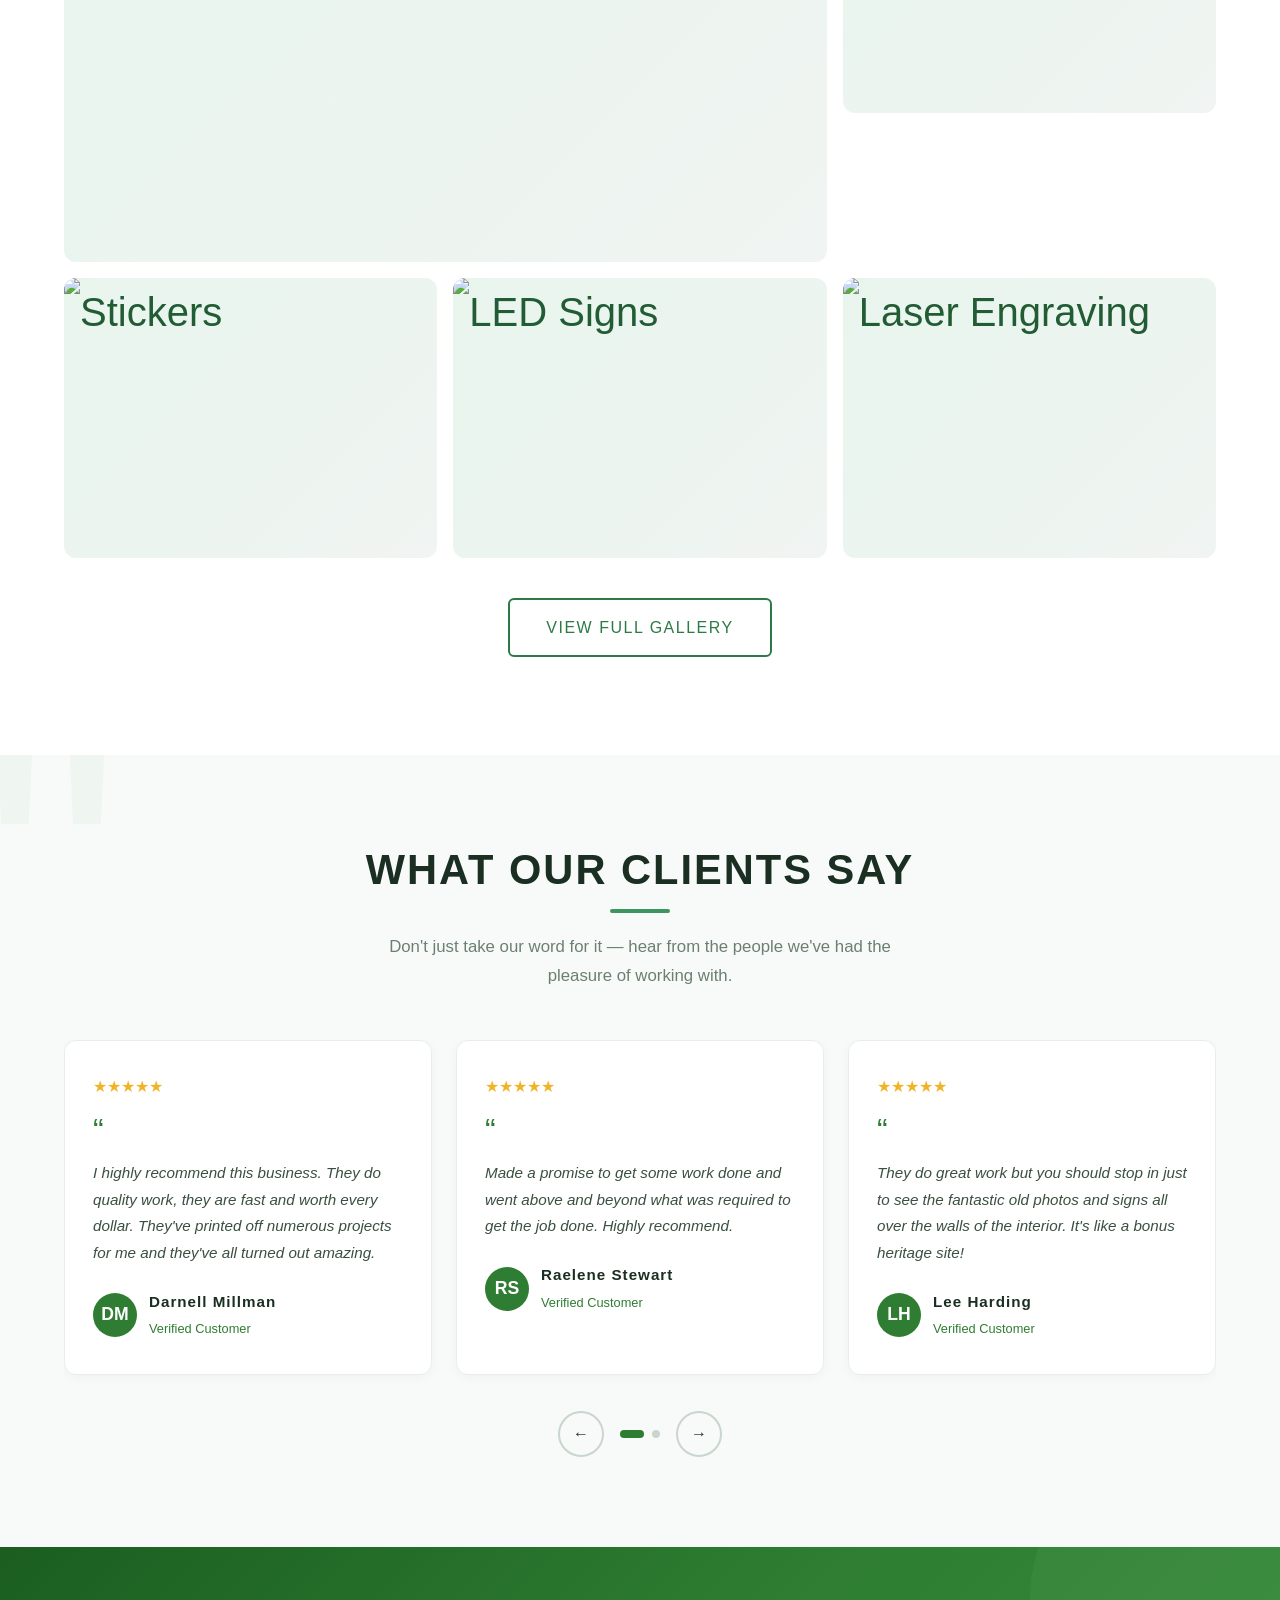
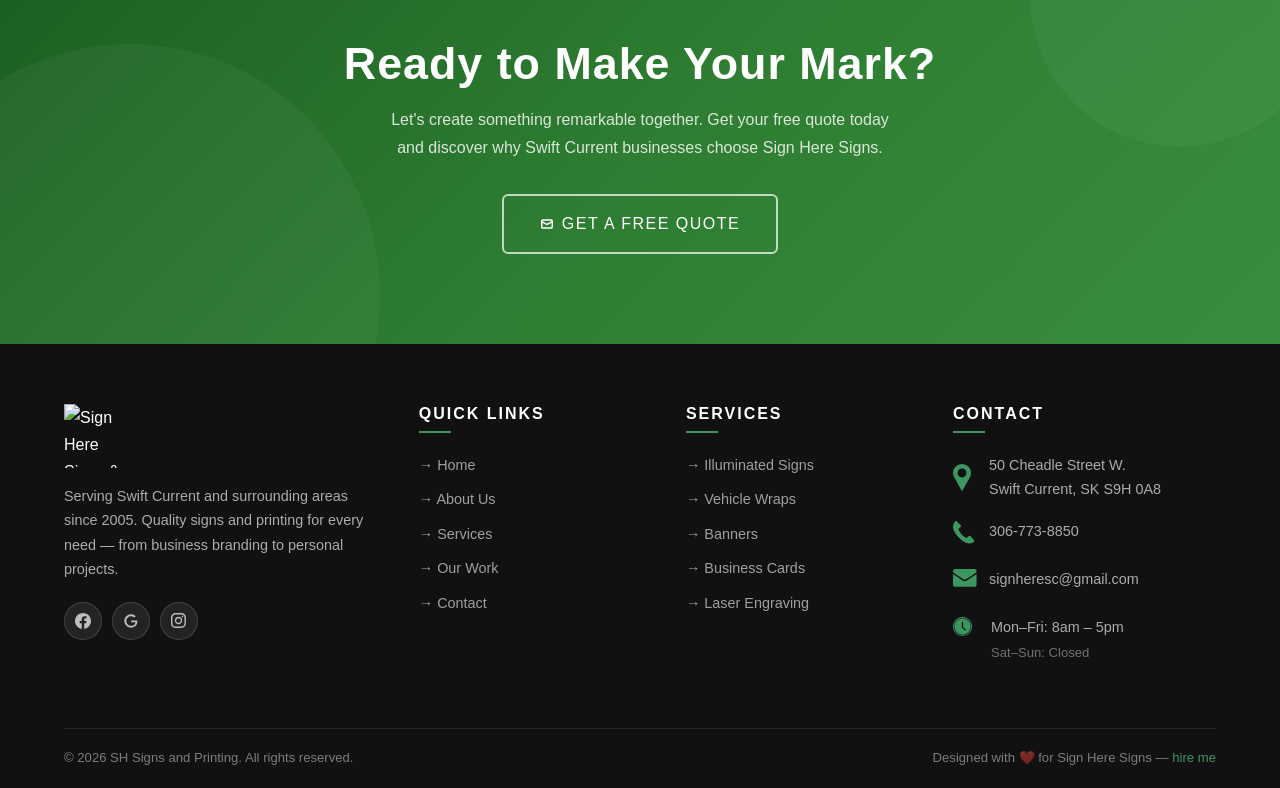
==== commit c1f352cf: "Add files via upload" ====
--- a/index.html
+++ b/index.html
@@ -81,75 +81,38 @@
         <div class="hm-track">
           <div class="hm-card hm-card--wide">
             <div class="hm-card-inner" style="background:linear-gradient(135deg,#0f3019,#225c34);">
-              <span class="hm-card-emoji">🪧</span>
+              <img src="images/exterior_signs.png" alt="Sign Here Signs & Printing Logo" width="100%" height="100%">
               <span class="hm-card-label">Exterior Signs</span>
             </div>
           </div>
           <div class="hm-card">
             <div class="hm-card-inner" style="background:linear-gradient(135deg,#1b5e20,#2e7d32);">
-              <span class="hm-card-emoji">✨</span>
+              <img src="images/LED_illuminated.png" alt="Sign Here Signs & Printing Logo" width="100%" height="100%">
               <span class="hm-card-label">LED Illuminated</span>
             </div>
           </div>
           <div class="hm-card hm-card--wide">
             <div class="hm-card-inner" style="background:linear-gradient(135deg,#174224,#3d9660);">
-              <span class="hm-card-emoji">🚗</span>
+              <img src="images/vehicle_wrap.png" alt="Sign Here Signs & Printing Logo" width="100%" height="100%">
               <span class="hm-card-label">Vehicle Wraps</span>
             </div>
           </div>
           <div class="hm-card">
             <div class="hm-card-inner" style="background:linear-gradient(135deg,#225c34,#4caf50);">
-              <span class="hm-card-emoji">🖨️</span>
+              <img src="images/large_format_print.png" alt="Sign Here Signs & Printing Logo" width="100%" height="100%">
               <span class="hm-card-label">Large Format Print</span>
             </div>
           </div>
           <div class="hm-card hm-card--tall">
             <div class="hm-card-inner" style="background:linear-gradient(135deg,#0f3019,#1b5e20);">
-              <span class="hm-card-emoji">⚡</span>
-              <span class="hm-card-label">Laser Engraving</span>
+              <img src="images/laser_engraving.png" alt="Sign Here Signs & Printing Logo" width="100%" height="100%">
+              <span class="hm-card-label">LaserEngraving</span>
             </div>
           </div>
           <div class="hm-card">
             <div class="hm-card-inner" style="background:linear-gradient(135deg,#2d7a45,#4caf50);">
-              <span class="hm-card-emoji">🎌</span>
-              <span class="hm-card-label">Banners</span>
-            </div>
-          </div>
-          <!-- Clones for seamless loop -->
-          <div class="hm-card hm-card--wide">
-            <div class="hm-card-inner" style="background:linear-gradient(135deg,#0f3019,#225c34);">
-              <span class="hm-card-emoji">🪧</span>
-              <span class="hm-card-label">Exterior Signs</span>
-            </div>
-          </div>
-          <div class="hm-card">
-            <div class="hm-card-inner" style="background:linear-gradient(135deg,#1b5e20,#2e7d32);">
-              <span class="hm-card-emoji">✨</span>
-              <span class="hm-card-label">LED Illuminated</span>
-            </div>
-          </div>
-          <div class="hm-card hm-card--wide">
-            <div class="hm-card-inner" style="background:linear-gradient(135deg,#174224,#3d9660);">
-              <span class="hm-card-emoji">🚗</span>
-              <span class="hm-card-label">Vehicle Wraps</span>
-            </div>
-          </div>
-          <div class="hm-card">
-            <div class="hm-card-inner" style="background:linear-gradient(135deg,#225c34,#4caf50);">
-              <span class="hm-card-emoji">🖨️</span>
-              <span class="hm-card-label">Large Format Print</span>
-            </div>
-          </div>
-          <div class="hm-card hm-card--tall">
-            <div class="hm-card-inner" style="background:linear-gradient(135deg,#0f3019,#1b5e20);">
-              <span class="hm-card-emoji">⚡</span>
-              <span class="hm-card-label">Laser Engraving</span>
-            </div>
-          </div>
-          <div class="hm-card">
-            <div class="hm-card-inner" style="background:linear-gradient(135deg,#2d7a45,#4caf50);">
-              <span class="hm-card-emoji">🎌</span>
-              <span class="hm-card-label">Banners</span>
+              <img src="images/bookbinding.png" alt="Sign Here Signs & Printing Logo" width="100%" height="100%">
+              <span class="hm-card-label">Bookbinding</span>
             </div>
           </div>
         </div>
@@ -159,74 +122,37 @@
         <div class="hm-track">
           <div class="hm-card hm-card--tall">
             <div class="hm-card-inner" style="background:linear-gradient(135deg,#225c34,#4caf50);">
-              <span class="hm-card-emoji">⚙️</span>
-              <span class="hm-card-label">CNC Routing</span>
+              <img src="images/invitation.png" alt="Sign Here Signs & Printing Logo" width="100%" height="100%">
+              <span class="hm-card-label">Invitation</span>
             </div>
           </div>
           <div class="hm-card hm-card--wide">
             <div class="hm-card-inner" style="background:linear-gradient(135deg,#174224,#2d7a45);">
-              <span class="hm-card-emoji">🎨</span>
-              <span class="hm-card-label">Layout Design</span>
+              <img src="images/pole_sign.png" alt="Sign Here Signs & Printing Logo" width="100%" height="100%">
+              <span class="hm-card-label">Pole Sign</span>
             </div>
           </div>
           <div class="hm-card">
             <div class="hm-card-inner" style="background:linear-gradient(135deg,#0f3019,#225c34);">
-              <span class="hm-card-emoji">🏆</span>
-              <span class="hm-card-label">Awards & Plaques</span>
+              <img src="images/stickers.png" alt="Sign Here Signs & Printing Logo" width="100%" height="100%">
+              <span class="hm-card-label">Stickers</span>
             </div>
           </div>
           <div class="hm-card hm-card--wide">
             <div class="hm-card-inner" style="background:linear-gradient(135deg,#1b5e20,#3d9660);">
-              <span class="hm-card-emoji">🏢</span>
+              <img src="images/interior_signs.png" alt="Sign Here Signs & Printing Logo" width="100%" height="100%">
               <span class="hm-card-label">Interior Signs</span>
             </div>
           </div>
           <div class="hm-card">
             <div class="hm-card-inner" style="background:linear-gradient(135deg,#2e7d32,#4caf50);">
-              <span class="hm-card-emoji">📋</span>
+              <img src="images/business_cards.png" alt="Sign Here Signs & Printing Logo" width="100%" height="100%">
               <span class="hm-card-label">Business Cards</span>
             </div>
           </div>
           <div class="hm-card">
             <div class="hm-card-inner" style="background:linear-gradient(135deg,#174224,#225c34);">
-              <span class="hm-card-emoji">🚐</span>
-              <span class="hm-card-label">Fleet Graphics</span>
-            </div>
-          </div>
-          <!-- Clones -->
-          <div class="hm-card hm-card--tall">
-            <div class="hm-card-inner" style="background:linear-gradient(135deg,#225c34,#4caf50);">
-              <span class="hm-card-emoji">⚙️</span>
-              <span class="hm-card-label">CNC Routing</span>
-            </div>
-          </div>
-          <div class="hm-card hm-card--wide">
-            <div class="hm-card-inner" style="background:linear-gradient(135deg,#174224,#2d7a45);">
-              <span class="hm-card-emoji">🎨</span>
-              <span class="hm-card-label">Layout Design</span>
-            </div>
-          </div>
-          <div class="hm-card">
-            <div class="hm-card-inner" style="background:linear-gradient(135deg,#0f3019,#225c34);">
-              <span class="hm-card-emoji">🏆</span>
-              <span class="hm-card-label">Awards & Plaques</span>
-            </div>
-          </div>
-          <div class="hm-card hm-card--wide">
-            <div class="hm-card-inner" style="background:linear-gradient(135deg,#1b5e20,#3d9660);">
-              <span class="hm-card-emoji">🏢</span>
-              <span class="hm-card-label">Interior Signs</span>
-            </div>
-          </div>
-          <div class="hm-card">
-            <div class="hm-card-inner" style="background:linear-gradient(135deg,#2e7d32,#4caf50);">
-              <span class="hm-card-emoji">📋</span>
-              <span class="hm-card-label">Business Cards</span>
-            </div>
-          </div>
-          <div class="hm-card">
-            <div class="hm-card-inner" style="background:linear-gradient(135deg,#174224,#225c34);">
-              <img src="images/logo.jpg" alt="Sign Here Signs & Printing Logo" width="100%" height="100%">
+              <img src="images/fleet_graphics.png" alt="Sign Here Signs & Printing Logo" width="100%" height="100%">
               <span class="hm-card-label">Fleet Graphics</span>
             </div>
           </div>
@@ -237,81 +163,44 @@
         <div class="hm-track">
           <div class="hm-card hm-card--wide">
             <div class="hm-card-inner" style="background:linear-gradient(135deg,#0f3019,#174224);">
-              <span class="hm-card-emoji">📦</span>
-              <span class="hm-card-label">Packaging Print</span>
+              <img src="images/highway_signage.png" alt="Sign Here Signs & Printing Logo" width="100%" height="100%">
+              <span class="hm-card-label">Highway Signage</span>
             </div>
           </div>
           <div class="hm-card hm-card--tall">
             <div class="hm-card-inner" style="background:linear-gradient(135deg,#225c34,#3d9660);">
-              <span class="hm-card-emoji">🔮</span>
-              <span class="hm-card-label">Acrylic Signs</span>
+              <img src="images/tickets.png" alt="Sign Here Signs & Printing Logo" width="100%" height="100%">
+              <span class="hm-card-label">Tickets</span>
             </div>
           </div>
           <div class="hm-card">
             <div class="hm-card-inner" style="background:linear-gradient(135deg,#1b5e20,#2e7d32);">
-              <span class="hm-card-emoji">🗺️</span>
-              <span class="hm-card-label">Wayfinding</span>
+              <img src="images/brochures.png" alt="Sign Here Signs & Printing Logo" width="100%" height="100%">
+              <span class="hm-card-label">Brochures</span>
             </div>
           </div>
           <div class="hm-card hm-card--wide">
             <div class="hm-card-inner" style="background:linear-gradient(135deg,#174224,#4caf50);">
-              <span class="hm-card-emoji">🎁</span>
-              <span class="hm-card-label">Custom Gifts</span>
+              <img src="images/cnc_router_services.png" alt="Sign Here Signs & Printing Logo" width="100%" height="100%">
+              <span class="hm-card-label">CNC Router Services</span>
             </div>
           </div>
           <div class="hm-card">
             <div class="hm-card-inner" style="background:linear-gradient(135deg,#225c34,#2d7a45);">
-              <span class="hm-card-emoji">📣</span>
-              <span class="hm-card-label">Trade Show</span>
+              <img src="images/acrylic_sign.png" alt="Sign Here Signs & Printing Logo" width="100%" height="100%">
+              <span class="hm-card-label">Acrylic Sign</span>
             </div>
           </div>
           <div class="hm-card">
             <div class="hm-card-inner" style="background:linear-gradient(135deg,#0f3019,#3d9660);">
-              <span class="hm-card-emoji">🖼️</span>
-              <span class="hm-card-label">Wall Graphics</span>
-            </div>
-          </div>
-          <!-- Clones -->
-          <div class="hm-card hm-card--wide">
-            <div class="hm-card-inner" style="background:linear-gradient(135deg,#0f3019,#174224);">
-              <span class="hm-card-emoji">📦</span>
-              <span class="hm-card-label">Packaging Print</span>
-            </div>
-          </div>
-          <div class="hm-card hm-card--tall">
-            <div class="hm-card-inner" style="background:linear-gradient(135deg,#225c34,#3d9660);">
-              <span class="hm-card-emoji">🔮</span>
-              <span class="hm-card-label">Acrylic Signs</span>
-            </div>
-          </div>
-          <div class="hm-card">
-            <div class="hm-card-inner" style="background:linear-gradient(135deg,#1b5e20,#2e7d32);">
-              <span class="hm-card-emoji">🗺️</span>
-              <span class="hm-card-label">Wayfinding</span>
-            </div>
-          </div>
-          <div class="hm-card hm-card--wide">
-            <div class="hm-card-inner" style="background:linear-gradient(135deg,#174224,#4caf50);">
-              <span class="hm-card-emoji">🎁</span>
-              <span class="hm-card-label">Custom Gifts</span>
-            </div>
-          </div>
-          <div class="hm-card">
-            <div class="hm-card-inner" style="background:linear-gradient(135deg,#225c34,#2d7a45);">
-              <span class="hm-card-emoji">📣</span>
-              <span class="hm-card-label">Trade Show</span>
-            </div>
-          </div>
-          <div class="hm-card">
-            <div class="hm-card-inner" style="background:linear-gradient(135deg,#0f3019,#3d9660);">
-              <span class="hm-card-emoji">🖼️</span>
-              <span class="hm-card-label">Wall Graphics</span>
-            </div>
-          </div>
-        </div>
-      </div>
-
-    </div><!-- /.hm-rows -->
+              <img src="images/sign_installation.png" alt="Sign Here Signs & Printing Logo" width="100%" height="100%">
+              <span class="hm-card-label">Sign Installation</span>
+            </div>
+          </div>
+        </div>
+      </div>
+
+
 
     <!-- Scroll cue -->
     <div class="hm-scroll-cue" aria-hidden="true">
@@ -356,39 +245,39 @@
 
     <div class="services-grid services-grid-home" style="margin-top:40px;">
       <div class="service-card reveal">
-        <div class="service-icon-wrap" aria-hidden="true"><div class="service-icon">🪧</div></div>
+        <div class="service-icon-wrap" aria-hidden="true"><img src="images/icons/signage.svg" alt="Sign Here Signs & Exterior and Interior Sign Services" width="30%" height="30%"></div>
         <h3>Exterior &amp; Interior Signs</h3>
         <p>Illuminated and non-illuminated signs that make your business stand out. LED, acrylic, aluminum, and more.</p>
         <a href="pages/services.html" class="service-learn-more">LEARN MORE →</a>
       </div>
       <div class="service-card reveal">
-        <div class="service-icon-wrap" aria-hidden="true"><div class="service-icon">🚗</div></div>
+        <div class="service-icon-wrap" aria-hidden="true"><img src="images/icons/vehicle_wrap.svg" alt="Sign Here Signs & Vehicle Wrap Services" width="25%" height="25%"></div>
         <h3>Vehicle Wraps &amp; Decals</h3>
         <p>Turn your vehicles into moving billboards. Full wraps, partial wraps, custom decals and fleet graphics.</p>
         <a href="pages/services.html" class="service-learn-more">LEARN MORE →</a>
       </div>
       <div class="service-card reveal">
-        <div class="service-icon-wrap" aria-hidden="true"><div class="service-icon">🖨️</div></div>
+        <div class="service-icon-wrap" aria-hidden="true"><img src="images/icons/printer.svg" alt="Sign Here Signs & Printing Services" width="20%" height="20%"></div>
         <h3>Printing Services</h3>
         <p>Business cards, flyers, brochures, banners, NCR forms and any printing material you need — fast turnaround.</p>
         <a href="pages/services.html" class="service-learn-more">LEARN MORE →</a>
       </div>
       <div class="service-card reveal">
-        <div class="service-icon-wrap" aria-hidden="true"><div class="service-icon">⚡</div></div>
+        <div class="service-icon-wrap" aria-hidden="true"><img src="images/icons/laser_engraver.svg" alt="Sign Here Signs & Laser Engraving Services" width="20%" height="20%"></div>
         <h3>Laser Engraving</h3>
         <p>Precision laser engraving on awards, plaques, promotional items, and custom gifts for any occasion.</p>
         <a href="pages/services.html" class="service-learn-more">LEARN MORE →</a>
       </div>
       <div class="service-card reveal">
-        <div class="service-icon-wrap" aria-hidden="true"><div class="service-icon">⚙️</div></div>
+        <div class="service-icon-wrap" aria-hidden="true"><img src="images/icons/cnc.svg" alt="Sign Here Signs & CNC Services" width="20%" height="20%"></div>
         <h3>CNC Router Services</h3>
         <p>Custom cut letters, logos, and dimensional signs crafted with precision CNC routing technology.</p>
         <a href="pages/services.html" class="service-learn-more">LEARN MORE →</a>
       </div>
       <div class="service-card reveal">
-        <div class="service-icon-wrap" aria-hidden="true"><div class="service-icon">🎨</div></div>
-        <h3>Layout Design</h3>
-        <p>No artwork? No problem. Our skilled designers create eye-catching designs that represent your brand perfectly.</p>
+        <div class="service-icon-wrap" aria-hidden="true"><img src="images/icons/sign_installation.svg" alt="Sign Here Signs & Sign Installation Services" width="20%" height="20%"></div>
+        <h3>Sign Installation Services</h3>
+        <p>Need a crew? We ensure every sign is mounted safely, securely, and precisely</p>
         <a href="pages/services.html" class="service-learn-more">LEARN MORE →</a>
       </div>
     </div>
@@ -403,24 +292,24 @@
   <div class="container">
     <div class="highlights-grid">
       <div class="highlight-item reveal">
-        <div class="highlight-icon" aria-hidden="true">⚡</div>
+        <div class="highlight-icon" aria-hidden="true"><img src="images/icons/lightning_fast.svg" alt="Fast Turnaround"></div>
         <h4>Fast Turnaround</h4>
         <p>We know time matters. Quick delivery without sacrificing quality.</p>
       </div>
       <div class="highlight-item reveal">
-        <div class="highlight-icon" aria-hidden="true">🏆</div>
+        <div class="highlight-icon" aria-hidden="true"><img src="images/icons/trophy.svg" alt="Top-Line Quality"></div>
         <h4>Top-Line Quality</h4>
         <p>Industry-leading printers and materials for crisp, lasting results.</p>
       </div>
       <div class="highlight-item reveal">
-        <div class="highlight-icon" aria-hidden="true">💡</div>
+        <div class="highlight-icon" aria-hidden="true"><img src="images/icons/light_bulb.svg" alt="Creative Expertise"></div>
         <h4>Creative Expertise</h4>
-        <p>20+ years of experience bringing your ideas to stunning reality.</p>
+        <p>We have a talented team to bring your ideas to stunning reality.</p>
       </div>
       <div class="highlight-item reveal">
-        <div class="highlight-icon" aria-hidden="true">🤝</div>
+        <div class="highlight-icon" aria-hidden="true"><img src="images/icons/handshake.svg" alt="Creative Expertise"></div>
         <h4>Trusted Since 2005</h4>
-        <p>Serving Swift Current and surrounding areas with pride and dedication.</p>
+        <p>Serving and surrounding areas with pride and dedication.</p>
       </div>
     </div>
   </div>
@@ -436,8 +325,7 @@
     <div class="portfolio-grid">
       <div class="portfolio-item reveal">
         <div class="portfolio-placeholder" aria-label="Exterior Building Sign">
-          🏢
-          <span>Exterior Signs</span>
+          <img src="images/exterior_sign.jpg" alt="Exterior Signs">
         </div>
         <div class="portfolio-overlay" aria-hidden="true">
           <div class="portfolio-label">Exterior Building Signs</div>
@@ -445,26 +333,23 @@
       </div>
       <div class="portfolio-item reveal">
         <div class="portfolio-placeholder" aria-label="Vehicle Wrap">
-          🚐
-          <span>Vehicle Wraps</span>
+          <img src="images/vehicle_wrap.jpg" alt="Vehicle Wraps">
         </div>
         <div class="portfolio-overlay" aria-hidden="true">
           <div class="portfolio-label">Vehicle Wraps</div>
         </div>
       </div>
       <div class="portfolio-item reveal">
-        <div class="portfolio-placeholder" aria-label="Banner Printing">
-          🎌
-          <span>Banners</span>
+        <div class="portfolio-placeholder" aria-label="Stickers">
+          <img src="images/stickers.jpg" alt="Stickers">
         </div>
         <div class="portfolio-overlay" aria-hidden="true">
-          <div class="portfolio-label">Banners & Displays</div>
+          <div class="portfolio-label">Stickers</div>
         </div>
       </div>
       <div class="portfolio-item reveal">
         <div class="portfolio-placeholder" aria-label="LED Signs">
-          ✨
-          <span>LED Signs</span>
+          <img src="images/LED_signs.jpg" alt="LED Signs">
         </div>
         <div class="portfolio-overlay" aria-hidden="true">
           <div class="portfolio-label">LED Illuminated Signs</div>
@@ -472,8 +357,7 @@
       </div>
       <div class="portfolio-item reveal">
         <div class="portfolio-placeholder" aria-label="Laser Engraving">
-          🔮
-          <span>Laser Engraving</span>
+          <img src="images/laser_engraving.jpg" alt="Laser Engraving">
         </div>
         <div class="portfolio-overlay" aria-hidden="true">
           <div class="portfolio-label">Laser Engraving</div>
@@ -526,17 +410,21 @@
   <div class="container">
     <div class="footer-grid">
       <div class="footer-brand">
-        <img src="images/logo.jpg" alt="Sign Here Signs & Printing Logo" width="64" height="64">
+        <img src="images/logo_white.png" alt="Sign Here Signs & Printing Logo" width="64" height="64">
         <p>Serving Swift Current and surrounding areas since 2005. Quality signs and printing for every need — from business branding to personal projects.</p>
         <div class="footer-socials">
-          <a href="https://www.facebook.com" target="_blank" rel="noopener noreferrer" aria-label="Facebook">
+          <a href="https://www.facebook.com/sign.signs" target="_blank" rel="noopener noreferrer" aria-label="Facebook">
             <svg width="16" height="16" viewBox="0 0 24 24" fill="currentColor" aria-hidden="true"><path d="M24 12.073c0-6.627-5.373-12-12-12s-12 5.373-12 12c0 5.99 4.388 10.954 10.125 11.854v-8.385H7.078v-3.47h3.047V9.43c0-3.007 1.792-4.669 4.533-4.669 1.312 0 2.686.235 2.686.235v2.953H15.83c-1.491 0-1.956.925-1.956 1.874v2.25h3.328l-.532 3.47h-2.796v8.385C19.612 23.027 24 18.062 24 12.073z"/></svg>
           </a>
-          <a href="https://www.google.com/maps/search/Sign+Here+Signs+Swift+Current" target="_blank" rel="noopener noreferrer" aria-label="Google">
+          <a href="https://www.google.com/search?sca_esv=516c7d9f503f7416&rlz=1C1PNBB_enPH1158PH1158&sxsrf=ANbL-n7bKEoaVQSa3A9bMGZte54_b7y3lg:1780491302475&si=AL3DRZHrmvnFAVQPOO2Bzhf8AX9KZZ6raUI_dT7DG_z0kV2_x_lG4kUCnuw3X_PSFz5sjS7cGm407oRcO-1PHJi2bkcAo6SmpMbk2y2PmM0gn7NehJ7FiroXHPZEqHxNwiuZ-EO7xLgZnw7rovccYuZUv94QKRDe_w%3D%3D&q=Sign+Here+Signs+%26+Printing+Reviews&sa=X&ved=2ahUKEwjM--_8juuUAxWvgVYBHeNnNYwQ0bkNegQIJBAI&biw=1920&bih=911&dpr=1#" target="_blank" rel="noopener noreferrer" aria-label="Google">
             <svg width="16" height="16" viewBox="0 0 24 24" fill="currentColor" aria-hidden="true"><path d="M21.35 11.1H12.18V13.83H18.69C18.36 17.64 15.19 19.27 12.19 19.27C8.36 19.27 5 16.25 5 12C5 7.9 8.2 4.73 12.2 4.73C15.29 4.73 17.1 6.7 17.1 6.7L19 4.72C19 4.72 16.56 2 12.1 2C6.42 2 2.03 6.8 2.03 12C2.03 17.05 6.16 22 12.25 22C17.6 22 21.5 18.33 21.5 12.91C21.5 11.76 21.35 11.1 21.35 11.1Z"/></svg>
           </a>
-          <a href="https://www.youtube.com" target="_blank" rel="noopener noreferrer" aria-label="YouTube">
-            <svg width="16" height="16" viewBox="0 0 24 24" fill="currentColor" aria-hidden="true"><path d="M23.495 6.205a3.007 3.007 0 0 0-2.088-2.088c-1.87-.501-9.396-.501-9.396-.501s-7.507-.01-9.396.501A3.007 3.007 0 0 0 .527 6.205a31.247 31.247 0 0 0-.522 5.805 31.247 31.247 0 0 0 .522 5.783 3.007 3.007 0 0 0 2.088 2.088c1.868.502 9.396.502 9.396.502s7.506 0 9.396-.502a3.007 3.007 0 0 0 2.088-2.088 31.247 31.247 0 0 0 .5-5.783 31.247 31.247 0 0 0-.5-5.805zM9.609 15.601V8.408l6.264 3.602z"/></svg>
+          <a href="#" target="_blank" rel="noopener noreferrer" aria-label="Instagram">
+            <svg width="16" height="16" viewBox="0 0 24 24" fill="currentColor" aria-hidden="true"><path d="M22.4,6.7c0-0.3,0-0.6-0.1-0.8C21.8,2.4,19,0,15.5,0H6.8c-1,0-2,0.2-2.9,0.6C1.4,1.9,0.1,3.9,0,6.8c0,2.9,0,5.8,0,8.7
+            c0,0.5,0,0.9,0.1,1.4c0.5,2.9,3.1,5.4,6,5.5c1.7,0.1,3.4,0,5,0v0c1.5,0,2.9,0,4.4,0c0.5,0,0.9,0,1.4-0.1c3.2-0.7,5.4-3.3,5.4-6.5
+            C22.4,12.7,22.4,9.7,22.4,6.7z M20.3,15.5c0,2.8-2,4.8-4.8,4.8c-2.9,0-5.8,0-8.7,0c-2.7,0-4.7-2-4.7-4.7c0-2.9,0-5.8,0-8.8
+            c0-2.7,2-4.7,4.7-4.7c1.5,0,2.9,0,4.4,0h4.3c2.7,0,4.7,2,4.7,4.7V15.5z"/><path d="M11.3,5.7c-3,0-5.5,2.5-5.5,5.5c0,3.1,2.4,5.5,5.5,5.5c3,0,5.5-2.4,5.5-5.5C16.8,8.2,14.3,5.7,11.3,5.7z M11.3,14.7
+            c-1.9,0-3.5-1.6-3.5-3.5c0-1.9,1.6-3.5,3.5-3.5c1.9,0,3.5,1.6,3.5,3.5C14.8,13.1,13.2,14.7,11.3,14.7z"/><path d="M17.1,4c-0.7,0-1.3,0.6-1.3,1.3c0,0.7,0.6,1.3,1.3,1.3c0.7,0,1.3-0.6,1.3-1.3C18.4,4.6,17.8,4,17.1,4z"/></svg>
           </a>
         </div>
       </div>
@@ -566,19 +454,34 @@
       <div class="footer-col">
         <h4>Contact</h4>
         <div class="footer-contact-item">
-          <span class="icon" aria-hidden="true">📍</span>
-          <div>50 Cheadle Street W.<br>Swift Current, SK S9H 0A8</div>
+          <span class="icon" aria-hidden="true"><svg width="24" height="42" viewBox="0 0 24 24" fill="currentColor" aria-hidden="true"><path d="M8.8,26.8c-0.1-0.2-0.3-0.3-0.4-0.5c-2.4-4.3-4.8-8.7-7.2-13c-0.9-1.6-1.3-3.4-1.1-5.3c0.4-3.2,2-5.7,5-7.1
+  c3-1.5,6-1.3,8.9,0.6c2.2,1.5,3.5,3.6,3.9,6.2c0.3,2-0.1,3.8-1,5.5c-2.4,4.3-4.8,8.7-7.2,13c-0.1,0.2-0.3,0.3-0.4,0.5
+  C9,26.8,8.9,26.8,8.8,26.8z M9,4.5c-2.4,0-4.4,1.9-4.5,4.4c-0.1,2.4,1.9,4.5,4.4,4.5c2.5,0,4.5-1.9,4.5-4.4C13.4,6.6,11.4,4.5,9,4.5
+  z"/></svg></span>
+          <div><a href="https://www.google.com/maps?ll=50.28328,-107.801058&z=16&t=m&hl=en-GB&gl=US&mapclient=embed&q=50+Cheadle+St+W+Swift+Current,+SK+S9H+0A8">50 Cheadle Street W.<br>Swift Current, SK S9H 0A8</a></div>
         </div>
         <div class="footer-contact-item">
-          <span class="icon" aria-hidden="true">📞</span>
+          <span class="icon" aria-hidden="true"><svg width="24" height="24" viewBox="0 0 24 24" fill="currentColor" aria-hidden="true"><path d="M13.4,17.1c0.7-0.7,1.4-1.3,2-1.9c0.8-0.7,1.5-0.7,2.2,0.1c1,1.1,2.1,2.3,3.1,3.4c0.8,0.9,0.7,1.8-0.3,2.5
+  c-1.2,0.9-2.6,1.1-4.1,1.2c-1.9,0.1-3.6-0.6-5.2-1.6C6.7,18,3.2,14.4,1,9.7C0.7,9,0.4,8.3,0.3,7.6C-0.4,5,0.3,2.8,1.9,0.8
+  C2,0.6,2.2,0.5,2.4,0.3C3-0.2,3.7-0.1,4.2,0.5c0.9,0.9,1.7,1.9,2.5,2.8C7,3.6,7.3,3.9,7.5,4.1c0.6,0.7,0.6,1.4-0.1,2.1
+  C6.8,6.7,6.2,7.3,5.5,7.9C5.4,8,5.3,8.1,5.4,8.3c1.2,2.5,2.6,4.8,4.9,6.6C11.3,15.6,12.3,16.3,13.4,17.1z"/></svg></span>
           <div><a href="tel:3067738850">306-773-8850</a></div>
         </div>
         <div class="footer-contact-item">
-          <span class="icon" aria-hidden="true">✉️</span>
+          <span class="icon" aria-hidden="true"><svg width="24" height="24" viewBox="0 0 24 24" fill="currentColor" aria-hidden="true"> <path d="M23.6,5c0,3.6,0,7.2,0,10.9c0,0,0,0,0,0c-0.3,1.3-1.1,1.8-2.4,1.8c-6.3,0-12.6,0-18.9,0c-0.1,0-0.2,0-0.2,0
+    c-1.2,0-2.2-1-2.2-2.2C0,12,0,8.6,0,5.2C0,5.1,0,5,0,5c0,0,0.1,0,0.1,0c3.2,2.1,6.4,4.3,9.6,6.4c1.4,1,2.8,1,4.3,0
+    c2.9-1.9,5.7-3.8,8.6-5.7C22.9,5.5,23.3,5.2,23.6,5z"/>
+  <path d="M23.6,2.5c-0.1,0.2-0.1,0.5-0.3,0.7c-0.2,0.3-0.4,0.6-0.7,0.7c-3.2,2.2-6.4,4.3-9.7,6.4c-0.8,0.5-1.6,0.5-2.4,0
+    C7.4,8.2,4.2,6.1,0.9,3.9C0.2,3.4-0.2,2.5,0.1,1.6c0.3-0.9,1-1.5,2-1.6c0.1,0,0.1,0,0.2,0c6.3,0,12.7,0,19,0c1.1,0,1.9,0.6,2.2,1.5
+    c0,0.1,0.1,0.3,0.1,0.4C23.6,2.1,23.6,2.3,23.6,2.5z"/></svg></span>
           <div><a href="mailto:signheresc@gmail.com">signheresc@gmail.com</a></div>
         </div>
         <div class="footer-contact-item">
-          <span class="icon" aria-hidden="true">🕐</span>
+          <span class="icon" aria-hidden="true"><svg width="26" height="26" viewBox="0 0 24 24" fill="currentColor" aria-hidden="true"><path d="M8.8,17.6C4,17.6,0,13.7,0,8.8C0,4,4,0,8.8,0c4.9,0,8.8,4,8.8,8.8C17.6,13.7,13.7,17.6,8.8,17.6z M8.8,0.9c-4.4,0-8,3.6-8,8
+  c0,4.4,3.6,8,8,8c4.4,0,8-3.6,8-8C16.8,4.4,13.2,0.9,8.8,0.9z"/>
+<path d="M8.8,1.3c-4.1,0-7.5,3.4-7.5,7.5c0,4.1,3.4,7.5,7.5,7.5c4.1,0,7.5-3.4,7.5-7.5S12.9,1.3,8.8,1.3z M11.6,12.3
+  c-0.1,0.1-0.3,0.2-0.4,0.2s-0.3-0.1-0.4-0.2L8.1,9.6V5c0-0.3,0.3-0.6,0.6-0.6c0.3,0,0.6,0.3,0.6,0.6v4.2l2.3,2.3
+  C11.9,11.7,11.9,12,11.6,12.3z"/></svg></span>
           <div>Mon–Fri: 8am – 5pm<br><span style="color:rgba(255,255,255,0.4);font-size:0.82rem">Sat–Sun: Closed</span></div>
         </div>
       </div>
@@ -586,7 +489,7 @@
 
     <div class="footer-bottom">
       <p>&copy; 2026 SH Signs and Printing. All rights reserved.</p>
-      <p class="footer-credit">Designed with ❤️ for Sign Here Signs &mdash; <a href="mailto:anjo.debelen@gmail.com">hire me</a></p>
+      <p class="footer-credit">Designed with ❤️ for Sign Here Signs &mdash; <a href="mailto:addesign.creatives@gmail.com">hire me</a></p>
     </div>
   </div>
 </footer>
--- a/css/main.css
+++ b/css/main.css
@@ -0,0 +1,598 @@
+/* ============================================
+   SIGN HERE SIGNS & PRINTING - MAIN CSS
+   ============================================ */
+
+@import url('https://fonts.googleapis.com/css2?family=Oswald:wght@200;300;400;500;600;700&family=Lato:wght@300;400;700&display=swap');
+
+/* ---- CSS Variables ---- */
+:root {
+  --green-dark: #0f3019;
+  --green-mid: #174224;
+  --green-accent: #225c34;
+  --green-bright: #2d7a45;
+  --green-light: #3d9660;
+  --green-pale: #e8f5ed;
+  --white: #ffffff;
+  --off-white: #f8faf9;
+  --gray-light: #f0f4f2;
+  --gray-mid: #c8d6cc;
+  --gray-dark: #4a5550;
+  --text-dark: #1a2e22;
+  --text-mid: #3a5040;
+  --text-light: #6b8070;
+  --shadow-sm: 0 2px 8px rgba(15, 48, 25, 0.08);
+  --shadow-md: 0 4px 20px rgba(15, 48, 25, 0.12);
+  --shadow-lg: 0 8px 40px rgba(15, 48, 25, 0.18);
+  --radius: 6px;
+  --radius-lg: 12px;
+  --transition: all 0.3s ease;
+  --nav-height: 80px;
+  --nav-shrunk: 60px;
+}
+
+/* ---- Reset ---- */
+*, *::before, *::after {
+  box-sizing: border-box;
+  margin: 0;
+  padding: 0;
+}
+
+html {
+  scroll-behavior: smooth;
+  font-size: 16px;
+}
+
+body {
+  font-family: 'Lato', sans-serif;
+  color: var(--text-dark);
+  background: var(--white);
+  overflow-x: hidden;
+  line-height: 1.7;
+}
+
+img {
+  max-width: 100%;
+  height: auto;
+  display: block;
+}
+
+a {
+  text-decoration: none;
+  color: inherit;
+  transition: var(--transition);
+}
+
+ul { list-style: none; }
+
+/* ---- Typography ---- */
+h1, h2, h3, h4, h5 {
+  font-family: 'Oswald', sans-serif;
+  font-weight: 600;
+  line-height: 1.2;
+  color: var(--text-dark);
+}
+
+h1 { font-size: clamp(2rem, 5vw, 3.8rem); }
+h2 { font-size: clamp(1.6rem, 3.5vw, 2.6rem); }
+h3 { font-size: clamp(1.2rem, 2.5vw, 1.6rem); }
+h4 { font-size: 1.2rem; }
+
+p { color: var(--text-mid); font-size: 1rem; }
+
+/* ---- Utility Classes ---- */
+.container {
+  max-width: 1200px;
+  margin: 0 auto;
+  padding: 0 24px;
+}
+
+.section-pad {
+  padding: 90px 0;
+}
+
+.section-title {
+  font-family: 'Oswald', sans-serif;
+  font-size: clamp(1.8rem, 3.5vw, 2.6rem);
+  font-weight: 700;
+  color: var(--text-dark);
+  text-align: center;
+  margin-bottom: 12px;
+  text-transform: uppercase;
+  letter-spacing: 2px;
+}
+
+.section-subtitle {
+  text-align: center;
+  color: var(--text-light);
+  font-size: 1.05rem;
+  max-width: 560px;
+  margin: 0 auto 50px;
+}
+
+.section-line {
+  display: block;
+  width: 60px;
+  height: 4px;
+  background: var(--green-light);
+  margin: 14px auto 20px;
+  border-radius: 2px;
+}
+
+/* ---- Buttons ---- */
+.btn {
+  display: inline-block;
+  font-family: 'Oswald', sans-serif;
+  font-weight: 500;
+  font-size: 1rem;
+  letter-spacing: 1.5px;
+  text-transform: uppercase;
+  padding: 14px 36px;
+  border-radius: var(--radius);
+  cursor: pointer;
+  border: 2px solid transparent;
+  transition: var(--transition);
+  position: relative;
+  overflow: hidden;
+}
+
+.btn-primary {
+  background: var(--green-light);
+  color: var(--white);
+  border-color: var(--green-light);
+}
+.btn-primary:hover {
+  background: var(--green-bright);
+  border-color: var(--green-bright);
+  transform: translateY(-2px);
+  box-shadow: 0 6px 20px rgba(61, 150, 96, 0.35);
+}
+
+.btn-outline {
+  background: transparent;
+  color: var(--white);
+  border-color: var(--white);
+}
+.btn-outline:hover {
+  background: var(--white);
+  color: var(--green-dark);
+}
+
+.btn-green-outline {
+  background: transparent;
+  color: var(--green-bright);
+  border-color: var(--green-bright);
+}
+.btn-green-outline:hover {
+  background: var(--green-bright);
+  color: var(--white);
+  transform: translateY(-2px);
+}
+
+/* ---- Navigation ---- */
+#navbar {
+  position: fixed;
+  top: 0; left: 0; right: 0;
+  z-index: 1000;
+  height: var(--nav-height);
+  background: rgba(255, 255, 255, 0.98);
+  backdrop-filter: blur(12px);
+  -webkit-backdrop-filter: blur(12px);
+  transition: var(--transition);
+  border-bottom: 1px solid rgba(46, 125, 50, 0.15);
+  box-shadow: 0 2px 12px rgba(0,0,0,0.08);
+}
+
+#navbar.shrunk {
+  height: var(--nav-shrunk);
+  box-shadow: 0 4px 20px rgba(0,0,0,0.12);
+}
+
+.nav-inner {
+  display: flex;
+  align-items: center;
+  justify-content: space-between;
+  height: 100%;
+}
+
+.nav-logo {
+  display: flex;
+  align-items: center;
+  gap: 10px;
+}
+
+.nav-logo img {
+  height: 52px;
+  width: auto;
+  transition: var(--transition);
+  object-fit: contain;
+}
+
+#navbar.shrunk .nav-logo img {
+  height: 40px;
+}
+
+.nav-logo-text {
+  font-family: 'Oswald', sans-serif;
+  font-weight: 700;
+  font-size: 1.1rem;
+  color: #2e7d32;
+  letter-spacing: 1px;
+  line-height: 1.1;
+}
+.nav-logo-text span {
+  display: block;
+  font-size: 0.7rem;
+  font-weight: 400;
+  letter-spacing: 2px;
+  color: #555;
+  text-transform: uppercase;
+}
+
+.nav-menu {
+  display: flex;
+  align-items: center;
+  gap: 6px;
+}
+
+.nav-menu a {
+  font-family: 'Oswald', sans-serif;
+  font-weight: 500;
+  font-size: 0.9rem;
+  letter-spacing: 1.5px;
+  text-transform: uppercase;
+  color: #333;
+  padding: 8px 14px;
+  border-radius: var(--radius);
+  transition: var(--transition);
+  position: relative;
+}
+
+.nav-menu a:hover,
+.nav-menu a.active {
+  color: #2e7d32;
+  background: rgba(46, 125, 50, 0.08);
+}
+
+.nav-menu a.active {
+  border-bottom: 2px solid #2e7d32;
+  border-radius: 0;
+  padding-bottom: 6px;
+}
+
+.nav-menu a.nav-cta {
+  background: #2e7d32;
+  color: var(--white);
+  padding: 9px 22px;
+  border-radius: var(--radius);
+  border-bottom: none;
+}
+.nav-menu a.nav-cta:hover {
+  background: #1b5e20;
+  color: var(--white);
+}
+
+.nav-hamburger {
+  display: none;
+  flex-direction: column;
+  gap: 5px;
+  cursor: pointer;
+  padding: 4px;
+}
+.nav-hamburger span {
+  display: block;
+  width: 24px;
+  height: 2px;
+  background: #2e7d32;
+  border-radius: 2px;
+  transition: var(--transition);
+}
+.nav-hamburger.open span:nth-child(1) { transform: translateY(7px) rotate(45deg); }
+.nav-hamburger.open span:nth-child(2) { opacity: 0; }
+.nav-hamburger.open span:nth-child(3) { transform: translateY(-7px) rotate(-45deg); }
+
+/* ---- Footer ---- */
+footer {
+  background: #111111;
+  color: var(--white);
+  padding: 60px 0 0;
+}
+
+.footer-grid {
+  display: grid;
+  grid-template-columns: 1.4fr 1fr 1fr 1.2fr;
+  gap: 48px;
+  padding-bottom: 50px;
+}
+
+.footer-brand img {
+  height: 64px;
+  width: auto;
+  margin-bottom: 16px;
+  object-fit: contain;
+}
+
+.footer-brand p {
+  color: rgba(255,255,255,0.65);
+  font-size: 0.9rem;
+  line-height: 1.7;
+  margin-bottom: 20px;
+}
+
+.footer-socials {
+  display: flex;
+  gap: 10px;
+}
+
+.footer-socials a {
+  display: flex;
+  align-items: center;
+  justify-content: center;
+  width: 38px;
+  height: 38px;
+  border-radius: 50%;
+  background: rgba(255,255,255,0.08);
+  border: 1px solid rgba(255,255,255,0.15);
+  color: rgba(255,255,255,0.7);
+  font-size: 0.9rem;
+  transition: var(--transition);
+}
+.footer-socials a:hover {
+  background: var(--green-light);
+  border-color: var(--green-light);
+  color: var(--white);
+}
+
+.footer-col h4 {
+  font-family: 'Oswald', sans-serif;
+  font-size: 1rem;
+  font-weight: 600;
+  letter-spacing: 2px;
+  text-transform: uppercase;
+  color: var(--white);
+  margin-bottom: 20px;
+  position: relative;
+  padding-bottom: 10px;
+}
+.footer-col h4::after {
+  content: '';
+  position: absolute;
+  bottom: 0; left: 0;
+  width: 32px;
+  height: 2px;
+  background: var(--green-light);
+}
+
+.footer-col ul li {
+  margin-bottom: 10px;
+}
+.footer-col ul li a {
+  color: rgba(255,255,255,0.6);
+  font-size: 0.9rem;
+  transition: var(--transition);
+  display: flex;
+  align-items: center;
+  gap: 8px;
+}
+.footer-col ul li a:hover { color: var(--green-light); padding-left: 4px; }
+
+.footer-contact-item {
+  display: flex;
+  align-items: flex-start;
+  gap: 12px;
+  margin-bottom: 14px;
+  color: rgba(255,255,255,0.65);
+  font-size: 0.9rem;
+}
+.footer-contact-item .icon {
+  color: var(--green-light);
+  font-size: 1rem;
+  margin-top: 2px;
+  flex-shrink: 0;
+}
+.footer-contact-item a {
+  color: rgba(255,255,255,0.65);
+}
+.footer-contact-item a:hover { color: var(--green-light); }
+
+.footer-bottom {
+  border-top: 1px solid rgba(255,255,255,0.08);
+  padding: 18px 0;
+  display: flex;
+  align-items: center;
+  justify-content: space-between;
+  flex-wrap: wrap;
+  gap: 10px;
+}
+
+.footer-bottom p {
+  color: rgba(255,255,255,0.45);
+  font-size: 0.82rem;
+}
+
+.footer-credit {
+  color: rgba(255,255,255,0.45);
+  font-size: 0.82rem;
+}
+.footer-credit a {
+  color: var(--green-light);
+}
+.footer-credit a:hover { color: var(--white); }
+
+/* ---- Scroll Animations ---- */
+.reveal {
+  opacity: 0;
+  transform: translateY(28px);
+  transition: opacity 0.7s ease, transform 0.7s ease;
+}
+.reveal.visible {
+  opacity: 1;
+  transform: translateY(0);
+}
+
+.reveal-left {
+  opacity: 0;
+  transform: translateX(-30px);
+  transition: opacity 0.7s ease, transform 0.7s ease;
+}
+.reveal-left.visible {
+  opacity: 1;
+  transform: translateX(0);
+}
+
+.reveal-right {
+  opacity: 0;
+  transform: translateX(30px);
+  transition: opacity 0.7s ease, transform 0.7s ease;
+}
+.reveal-right.visible {
+  opacity: 1;
+  transform: translateX(0);
+}
+
+/* ---- Page Header (inner pages) ---- */
+.page-header {
+  padding: 140px 0 70px;
+  background: #2e7d32;
+  position: relative;
+  overflow: hidden;
+  text-align: center;
+}
+
+.page-header::before {
+  content: '';
+  position: absolute; inset: 0;
+  background: linear-gradient(135deg, #1b5e20 0%, #2e7d32 40%, #43a047 100%);
+  opacity: 0.85;
+}
+
+.page-header .container { position: relative; z-index: 2; }
+
+.page-header h1 {
+  font-family: 'Oswald', sans-serif;
+  font-weight: 700;
+  color: var(--white);
+  text-transform: uppercase;
+  letter-spacing: 3px;
+  margin-bottom: 12px;
+}
+
+.page-header p {
+  color: rgba(255,255,255,0.75);
+  font-size: 1.1rem;
+  max-width: 500px;
+  margin: 0 auto;
+}
+
+.breadcrumb {
+  display: flex;
+  justify-content: center;
+  align-items: center;
+  gap: 8px;
+  margin-top: 18px;
+  font-family: 'Oswald', sans-serif;
+  font-size: 0.85rem;
+  letter-spacing: 1px;
+  text-transform: uppercase;
+  color: rgba(255,255,255,0.5);
+}
+.breadcrumb a { color: var(--green-light); }
+.breadcrumb a:hover { color: var(--white); }
+
+/* ---- Gradient Animation ---- */
+@keyframes gradientShift {
+  0% { background-position: 0% 50%; }
+  50% { background-position: 100% 50%; }
+  100% { background-position: 0% 50%; }
+}
+
+/* ---- Responsive ---- */
+@media (max-width: 1024px) {
+  .footer-grid {
+    grid-template-columns: 1fr 1fr;
+    gap: 36px;
+  }
+}
+
+@media (max-width: 768px) {
+  .nav-menu {
+    display: none;
+    position: fixed;
+    top: 0; left: 0; right: 0; bottom: 0;
+    width: 100vw;
+    height: 100vh;
+    background: #ffffff;
+    flex-direction: column;
+    align-items: center;
+    justify-content: flex-start;
+    gap: 40px;
+    z-index: 999;
+    padding-top: var(--nav-height);
+    padding-left: 20px;
+    padding-right: 20px;
+    padding-bottom: 30px;
+    overflow-y: auto;
+  }
+
+  /* Spacer pushes links to vertical center when content fits */
+  .nav-menu::before {
+    content: '';
+    flex: 1;
+  }
+  .nav-menu::after {
+    content: '';
+    flex: 1;
+  }
+
+  .nav-menu.open { display: flex; }
+
+  .nav-menu a {
+    width: 100%;
+    text-align: center;
+    padding: 18px 20px;
+    font-size: 1.2rem;
+    letter-spacing: 3px;
+    color: #1a2e22;
+    border-radius: 0;
+    border-bottom: none;
+    font-weight: 600;
+    flex-shrink: 0;
+  }
+  .nav-menu a:hover {
+    color: #2e7d32;
+    background: transparent;
+  }
+  .nav-menu a.active {
+    color: #1a2e22;
+    border-bottom: 3px solid #2e7d32;
+    border-radius: 0;
+    background: transparent;
+  }
+  .nav-menu a.nav-cta {
+    background: #2e7d32;
+    color: white;
+    border-radius: var(--radius);
+    margin-top: 8px;
+    border-bottom: none;
+    padding: 16px 32px;
+    width: auto;
+    flex-shrink: 0;
+  }
+  .nav-menu a.nav-cta:hover {
+    background: #1b5e20;
+    color: white;
+  }
+
+  /* Hamburger becomes X when open */
+  .nav-hamburger { display: flex; z-index: 1000; position: relative; }
+  .nav-hamburger.open span { background: #2e7d32; }
+
+  .footer-grid {
+    grid-template-columns: 1fr;
+    gap: 30px;
+  }
+  .footer-bottom {
+    flex-direction: column;
+    text-align: center;
+  }
+  .section-pad { padding: 60px 0; }
+}
--- a/css/home.css
+++ b/css/home.css
@@ -0,0 +1,783 @@
+/* ============================================
+   SIGN HERE - HOME PAGE CSS
+   ============================================ */
+
+/* ============================================
+   HERO MARQUEE (Scroll-Velocity Linked)
+   ============================================ */
+
+.hero-marquee {
+  position: relative;
+}
+
+.hm-panel {
+  position: relative;
+  height: 100vh;
+  overflow: hidden;
+  background: #040f08;
+  display: flex;
+  flex-direction: column;
+  justify-content: center;
+}
+
+/* ---- Headline overlay (left-aligned, on top) ---- */
+.hm-headline {
+  position: absolute;
+  inset: 0;
+  z-index: 10;
+  display: flex;
+  flex-direction: column;
+  justify-content: center;
+  padding: calc(var(--nav-height) + 40px) 60px 40px;
+  pointer-events: none; /* let scroll pass through */
+  background: linear-gradient(
+    to right,
+    rgba(4,15,8,0.92) 0%,
+    rgba(4,15,8,0.82) 40%,
+    rgba(4,15,8,0.0) 100%
+  );
+}
+
+.hm-headline > * { pointer-events: auto; }
+
+.hm-eyebrow {
+  font-family: 'Oswald', sans-serif;
+  font-size: 0.72rem;
+  font-weight: 400;
+  letter-spacing: 3.5px;
+  text-transform: uppercase;
+  color: #4caf50;
+  margin-bottom: 16px;
+}
+
+.hm-title {
+  font-family: 'Oswald', sans-serif;
+  font-weight: 900;
+  font-size: clamp(2.6rem, 6vw, 5.2rem);
+  line-height: 1.02;
+  text-transform: uppercase;
+  letter-spacing: 1px;
+  color: var(--white);
+  margin-bottom: 20px;
+  text-shadow: 0 2px 30px rgba(0,0,0,0.5);
+}
+
+.hm-title span {
+  color: #4caf50;
+  display: block;
+}
+
+.hm-sub {
+  font-size: 1rem;
+  color: rgba(255,255,255,0.72);
+  max-width: 440px;
+  line-height: 1.8;
+  margin-bottom: 32px;
+}
+
+.hm-actions {
+  display: flex;
+  gap: 14px;
+  flex-wrap: wrap;
+}
+
+.hm-btn-primary {
+  background: #2e7d32 !important;
+  border-color: #2e7d32 !important;
+  display: inline-flex;
+  align-items: center;
+  gap: 8px;
+  letter-spacing: 1.5px;
+}
+
+.hm-btn-outline {
+  display: inline-flex;
+  align-items: center;
+  gap: 8px;
+  border-color: rgba(255,255,255,0.6) !important;
+  letter-spacing: 1.5px;
+}
+
+/* ---- Rows container ---- */
+.hm-rows {
+  position: absolute;
+  inset: 0;
+  display: flex;
+  flex-direction: column;
+  justify-content: center;
+  gap: 12px;
+  padding: 20px 0;
+}
+
+/* ---- Individual row ---- */
+.hm-row {
+  overflow: hidden;
+  flex: 1;
+  min-height: 0;
+  max-height: 200px;
+}
+
+/* ---- Scrolling track ---- */
+.hm-track {
+  display: flex;
+  gap: 12px;
+  height: 100%;
+  /* JS drives translateX via CSS var */
+  transform: translateX(var(--hm-x, 0px));
+  will-change: transform;
+}
+
+/* ---- Cards ---- */
+.hm-card {
+  flex-shrink: 0;
+  width: 180px;
+  height: 100%;
+  border-radius: 14px;
+  overflow: hidden;
+}
+
+.hm-card--wide  { width: 280px; }
+.hm-card--tall  { width: 140px; }
+
+.hm-card-inner {
+  width: 100%;
+  height: 100%;
+  display: flex;
+  flex-direction: column;
+  align-items: center;
+  justify-content: center;
+  gap: 10px;
+  padding: 16px;
+  border-radius: 14px;
+  border: 1px solid rgba(255,255,255,0.06);
+  transition: transform 0.3s ease, border-color 0.3s ease;
+}
+
+.hm-card-inner:hover {
+  transform: scale(1.03);
+  border-color: rgba(76,175,80,0.4);
+}
+
+.hm-card-emoji {
+  font-size: 2rem;
+  line-height: 1;
+  filter: drop-shadow(0 2px 6px rgba(0,0,0,0.4));
+}
+
+.hm-card-label {
+  font-family: 'Oswald', sans-serif;
+  font-size: 0.72rem;
+  font-weight: 500;
+  letter-spacing: 2px;
+  text-transform: uppercase;
+  color: rgba(255,255,255,0.85);
+  text-align: center;
+}
+
+/* ---- Scroll cue ---- */
+.hm-scroll-cue {
+  position: absolute;
+  bottom: 28px;
+  left: 50%;
+  transform: translateX(-50%);
+  z-index: 11;
+  display: flex;
+  flex-direction: column;
+  align-items: center;
+  gap: 8px;
+  animation: hmScrollBounce 2s ease-in-out infinite;
+}
+
+.hm-scroll-line {
+  display: block;
+  width: 1px;
+  height: 40px;
+  background: linear-gradient(to bottom, rgba(255,255,255,0.6), transparent);
+}
+
+.hm-scroll-text {
+  font-family: 'Oswald', sans-serif;
+  font-size: 0.68rem;
+  letter-spacing: 3px;
+  text-transform: uppercase;
+  color: rgba(255,255,255,0.4);
+}
+
+@keyframes hmScrollBounce {
+  0%, 100% { transform: translateX(-50%) translateY(0); }
+  50%       { transform: translateX(-50%) translateY(8px); }
+}
+
+/* ---- Responsive ---- */
+@media (max-width: 900px) {
+  .hm-headline {
+    padding: calc(var(--nav-height) + 24px) 32px 32px;
+    background: linear-gradient(
+      to right,
+      rgba(4,15,8,0.95) 0%,
+      rgba(4,15,8,0.85) 55%,
+      rgba(4,15,8,0.0) 100%
+    );
+  }
+  .hm-card { width: 140px; }
+  .hm-card--wide { width: 210px; }
+  .hm-card--tall { width: 110px; }
+  .hm-row { max-height: 160px; }
+}
+
+@media (max-width: 600px) {
+  .hm-headline {
+    padding: calc(var(--nav-height) + 16px) 20px 24px;
+    background: rgba(4,15,8,0.88);
+  }
+  .hm-card { width: 110px; }
+  .hm-card--wide { width: 160px; }
+  .hm-card--tall { width: 90px; }
+  .hm-row { max-height: 120px; }
+  .hm-card-emoji { font-size: 1.5rem; }
+  .hm-card-label { font-size: 0.6rem; letter-spacing: 1.2px; }
+}
+
+/* ---- Services Section ---- */
+.services-section {
+  background: var(--off-white);
+  padding: 90px 0;
+}
+
+.services-grid {
+  display: grid;
+  grid-template-columns: repeat(3, 1fr);
+  gap: 24px;
+  margin-top: 50px;
+}
+
+/* Home page 6-card grid — 3 cols desktop, 2 cols tablet/mobile */
+.services-grid-home {
+  grid-template-columns: repeat(3, 1fr);
+}
+
+.service-card {
+  background: var(--white);
+  border-radius: var(--radius-lg);
+  padding: 28px 26px 24px;
+  text-align: left;
+  border: 1px solid #e8edf0;
+  transition: var(--transition);
+  position: relative;
+  overflow: hidden;
+  display: flex;
+  flex-direction: column;
+  gap: 0;
+}
+
+.service-card::before {
+  content: '';
+  position: absolute;
+  bottom: 0; left: 0; right: 0;
+  height: 3px;
+  background: linear-gradient(90deg, var(--green-accent), #2e7d32);
+  transform: scaleX(0);
+  transition: var(--transition);
+}
+
+.service-card:hover {
+  transform: translateY(-5px);
+  box-shadow: 0 8px 32px rgba(46,125,50,0.12);
+  border-color: #b2dfdb;
+}
+.service-card:hover::before { transform: scaleX(1); }
+
+.service-icon-wrap {
+  margin-bottom: 20px;
+}
+
+.service-icon {
+  width: 56px;
+  height: 56px;
+  background: #f1f5f2;
+  border-radius: 10px;
+  display: flex;
+  align-items: center;
+  justify-content: center;
+  font-size: 1.5rem;
+  transition: var(--transition);
+}
+.service-card:hover .service-icon {
+  background: #e8f5e9;
+}
+
+.service-card h3 {
+  font-family: 'Oswald', sans-serif;
+  font-size: 1.05rem;
+  font-weight: 700;
+  margin-bottom: 10px;
+  letter-spacing: 0.3px;
+  text-transform: none;
+  color: var(--text-dark);
+}
+
+.service-card p {
+  font-size: 0.88rem;
+  color: var(--text-light);
+  line-height: 1.65;
+  flex-grow: 1;
+  margin-bottom: 18px;
+}
+
+.service-learn-more {
+  font-family: 'Oswald', sans-serif;
+  font-size: 0.8rem;
+  font-weight: 600;
+  letter-spacing: 1.5px;
+  color: #2e7d32;
+  text-decoration: none;
+  transition: var(--transition);
+  display: inline-block;
+  margin-top: auto;
+}
+.service-learn-more:hover {
+  color: #1b5e20;
+  letter-spacing: 2px;
+}
+
+.services-eyebrow {
+  font-family: 'Oswald', sans-serif;
+  font-size: 0.78rem;
+  font-weight: 600;
+  letter-spacing: 3px;
+  text-transform: uppercase;
+  color: #2e7d32;
+  text-align: center;
+  margin-bottom: 10px;
+}
+
+
+/* ---- Portfolio Preview ---- */
+.portfolio-section {
+  padding: 90px 0;
+  background: var(--white);
+}
+
+.portfolio-grid {
+  display: grid;
+  grid-template-columns: repeat(3, 1fr);
+  grid-template-rows: auto;
+  gap: 16px;
+  margin-top: 50px;
+}
+
+.portfolio-item {
+  position: relative;
+  overflow: hidden;
+  border-radius: var(--radius-lg);
+  background: var(--gray-light);
+  aspect-ratio: 4/3;
+}
+
+.portfolio-item:nth-child(1) {
+  grid-column: span 2;
+  aspect-ratio: 16/9;
+}
+
+.portfolio-item img {
+  width: 100%;
+  height: 100%;
+  object-fit: cover;
+  transition: transform 0.5s ease;
+}
+
+.portfolio-item:hover img { transform: scale(1.06); }
+
+.portfolio-overlay {
+  position: absolute; inset: 0;
+  background: linear-gradient(to top, rgba(15,48,25,0.85) 0%, transparent 60%);
+  opacity: 0;
+  transition: var(--transition);
+  display: flex;
+  align-items: flex-end;
+  padding: 20px;
+}
+.portfolio-item:hover .portfolio-overlay { opacity: 1; }
+
+.portfolio-label {
+  font-family: 'Oswald', sans-serif;
+  color: var(--white);
+  font-size: 1rem;
+  font-weight: 500;
+  letter-spacing: 1px;
+  text-transform: uppercase;
+}
+
+.portfolio-placeholder {
+  width: 100%;
+  height: 100%;
+  background: linear-gradient(135deg, var(--green-pale), var(--gray-light));
+  display: flex;
+  flex-direction: column;
+  align-items: center;
+  justify-content: center;
+  gap: 10px;
+  color: var(--green-accent);
+  font-size: 2.5rem;
+}
+.portfolio-placeholder span {
+  font-family: 'Oswald', sans-serif;
+  font-size: 0.85rem;
+  letter-spacing: 2px;
+  text-transform: uppercase;
+  color: var(--text-light);
+}
+
+/* ---- Testimonials ---- */
+.testimonials-section {
+  background: #f8faf9;
+  padding: 90px 0;
+  position: relative;
+  overflow: hidden;
+}
+
+.testimonials-section::before {
+  content: '"';
+  position: absolute;
+  font-family: 'Oswald', sans-serif;
+  font-size: 400px;
+  color: rgba(46,125,50,0.04);
+  top: -80px;
+  left: -20px;
+  line-height: 1;
+}
+
+.testimonials-section .section-title {
+  color: var(--text-dark);
+}
+.testimonials-section .section-subtitle {
+  color: var(--text-light);
+}
+
+.testimonials-wrapper {
+  position: relative;
+  overflow: hidden;
+  margin-top: 50px;
+}
+
+.testimonials-track {
+  display: grid;
+  grid-template-columns: repeat(3, 1fr);
+  gap: 24px;
+  transition: opacity 0.4s ease;
+}
+
+.testimonial-card {
+  background: var(--white);
+  border: 1px solid #e8edf0;
+  border-radius: var(--radius-lg);
+  padding: 32px 28px;
+  position: relative;
+  transition: var(--transition);
+  box-shadow: 0 2px 12px rgba(0,0,0,0.04);
+}
+.testimonial-card:hover {
+  box-shadow: 0 8px 28px rgba(46,125,50,0.1);
+  border-color: #a5d6a7;
+  transform: translateY(-3px);
+}
+
+.testimonial-quote {
+  font-size: 2rem;
+  color: #2e7d32;
+  font-family: 'Oswald', sans-serif;
+  margin-bottom: 14px;
+  line-height: 1;
+}
+
+.testimonial-card p {
+  color: var(--text-mid);
+  font-size: 0.95rem;
+  line-height: 1.75;
+  margin-bottom: 22px;
+  font-style: italic;
+}
+
+.testimonial-author {
+  display: flex;
+  align-items: center;
+  gap: 12px;
+}
+
+.testimonial-avatar {
+  width: 44px;
+  height: 44px;
+  border-radius: 50%;
+  background: #2e7d32;
+  display: flex;
+  align-items: center;
+  justify-content: center;
+  font-family: 'Oswald', sans-serif;
+  font-weight: 700;
+  color: var(--white);
+  font-size: 1.1rem;
+  flex-shrink: 0;
+}
+
+.testimonial-author-info strong {
+  display: block;
+  font-family: 'Oswald', sans-serif;
+  color: var(--text-dark);
+  font-size: 0.95rem;
+  letter-spacing: 1px;
+}
+.testimonial-author-info span {
+  color: #2e7d32;
+  font-size: 0.8rem;
+}
+
+.testimonials-stars {
+  display: flex;
+  gap: 3px;
+  margin-bottom: 14px;
+  color: #f0b429;
+}
+
+.testimonials-nav {
+  display: flex;
+  justify-content: center;
+  align-items: center;
+  gap: 16px;
+  margin-top: 36px;
+}
+
+.testimonials-nav button {
+  width: 46px;
+  height: 46px;
+  border-radius: 50%;
+  border: 2px solid #c8d6cc;
+  background: transparent;
+  color: var(--text-dark);
+  cursor: pointer;
+  font-size: 1rem;
+  transition: var(--transition);
+  display: flex;
+  align-items: center;
+  justify-content: center;
+}
+.testimonials-nav button:hover {
+  background: #2e7d32;
+  border-color: #2e7d32;
+  color: white;
+}
+
+.testimonials-dots {
+  display: flex;
+  gap: 8px;
+}
+.testimonial-dot {
+  width: 8px;
+  height: 8px;
+  border-radius: 50%;
+  background: #c8d6cc;
+  cursor: pointer;
+  transition: var(--transition);
+}
+.testimonial-dot.active {
+  background: #2e7d32;
+  width: 24px;
+  border-radius: 4px;
+}
+
+/* ---- CTA Banner ---- */
+.cta-banner {
+  padding: 0;
+  background: transparent;
+  position: relative;
+  overflow: hidden;
+}
+
+.cta-inner {
+  background: linear-gradient(135deg, #1b5e20 0%, #2e7d32 50%, #388e3c 100%);
+  border-radius: 0;
+  padding: 90px 40px;
+  text-align: center;
+  position: relative;
+  overflow: hidden;
+}
+
+.cta-inner::before {
+  content: '';
+  position: absolute;
+  width: 500px; height: 500px;
+  border-radius: 50%;
+  background: rgba(255,255,255,0.04);
+  bottom: -200px; left: -120px;
+}
+.cta-inner::after {
+  content: '';
+  position: absolute;
+  width: 300px; height: 300px;
+  border-radius: 50%;
+  background: rgba(255,255,255,0.04);
+  top: -100px; right: -50px;
+}
+
+.cta-inner h2 {
+  font-family: 'Oswald', sans-serif;
+  font-weight: 700;
+  color: var(--white);
+  font-size: clamp(1.8rem, 3.5vw, 2.8rem);
+  letter-spacing: 1px;
+  text-transform: none;
+  margin-bottom: 16px;
+  position: relative;
+  z-index: 1;
+}
+
+.cta-inner p {
+  color: rgba(255,255,255,0.82);
+  max-width: 520px;
+  margin: 0 auto 32px;
+  font-size: 1rem;
+  position: relative;
+  z-index: 1;
+  line-height: 1.75;
+}
+
+.cta-inner .btn {
+  position: relative;
+  z-index: 1;
+  background: transparent;
+  border: 2px solid rgba(255,255,255,0.7);
+  color: var(--white);
+  letter-spacing: 1.5px;
+}
+.cta-inner .btn:hover {
+  background: var(--white);
+  color: #1b5e20;
+  border-color: var(--white);
+}
+
+/* ---- Stats ---- */
+.stats-section {
+  background: #1b5e20;
+  padding: 50px 0;
+}
+
+.stats-grid {
+  display: grid;
+  grid-template-columns: repeat(4, 1fr);
+  gap: 0;
+  text-align: center;
+}
+
+.stat-item {
+  padding: 16px 20px;
+  position: relative;
+}
+
+.stat-item + .stat-item::before {
+  content: '';
+  position: absolute;
+  left: 0; top: 15%; bottom: 15%;
+  width: 1px;
+  background: rgba(255,255,255,0.2);
+}
+
+.stat-number {
+  font-family: 'Oswald', sans-serif;
+  font-size: 2.8rem;
+  font-weight: 700;
+  color: #4caf50;
+  line-height: 1;
+  margin-bottom: 8px;
+}
+
+.stat-label {
+  font-size: 0.75rem;
+  color: rgba(255,255,255,0.75);
+  text-transform: uppercase;
+  letter-spacing: 2.5px;
+  font-family: 'Oswald', sans-serif;
+  font-weight: 400;
+}
+
+/* ---- Responsive ---- */
+@media (max-width: 900px) {
+  .services-grid { grid-template-columns: repeat(2, 1fr); }
+  .services-grid-home { grid-template-columns: repeat(2, 1fr); }
+  .portfolio-grid {
+    grid-template-columns: 1fr 1fr;
+  }
+  .portfolio-item:nth-child(1) {
+    grid-column: span 2;
+  }
+  .testimonials-track {
+    grid-template-columns: 1fr;
+  }
+  .stats-grid {
+    grid-template-columns: repeat(2, 1fr);
+  }
+}
+
+@media (max-width: 600px) {
+  .services-grid { grid-template-columns: repeat(2, 1fr); gap: 14px; }
+  .services-grid-home { grid-template-columns: repeat(2, 1fr); gap: 14px; }
+  .service-card { padding: 18px 14px 16px; }
+  .service-card h3 { font-size: 0.88rem; letter-spacing: 0; }
+  .service-card p { font-size: 0.8rem; }
+  .service-icon { width: 44px; height: 44px; font-size: 1.2rem; }
+  .service-learn-more { font-size: 0.75rem; }
+  .portfolio-grid { grid-template-columns: 1fr; }
+  .portfolio-item:nth-child(1) { grid-column: span 1; }
+  .cta-inner { padding: 60px 24px; }
+  .stats-grid { grid-template-columns: repeat(2, 1fr); }
+}
+
+/* ---- Highlights Banner ---- */
+.highlights-banner {
+  background: #2e7d32;
+  padding: 60px 0;
+}
+
+.highlights-grid {
+  display: grid;
+  grid-template-columns: repeat(4, 1fr);
+  gap: 32px;
+  text-align: center;
+}
+
+.highlight-item {
+  padding: 10px 16px;
+}
+
+.highlight-icon {
+  font-size: 2.2rem;
+  margin-bottom: 14px;
+  display: block;
+}
+
+.highlight-item h4 {
+  font-family: 'Oswald', sans-serif;
+  font-weight: 600;
+  font-size: 1rem;
+  letter-spacing: 1px;
+  text-transform: uppercase;
+  color: #ffffff;
+  margin-bottom: 10px;
+}
+
+.highlight-item p {
+  color: rgba(255,255,255,0.82);
+  font-size: 0.9rem;
+  line-height: 1.65;
+}
+
+@media (max-width: 768px) {
+  .highlights-grid {
+    grid-template-columns: repeat(2, 1fr);
+    gap: 24px;
+  }
+}
+
+@media (max-width: 480px) {
+  .highlights-grid {
+    grid-template-columns: 1fr;
+  }
+}
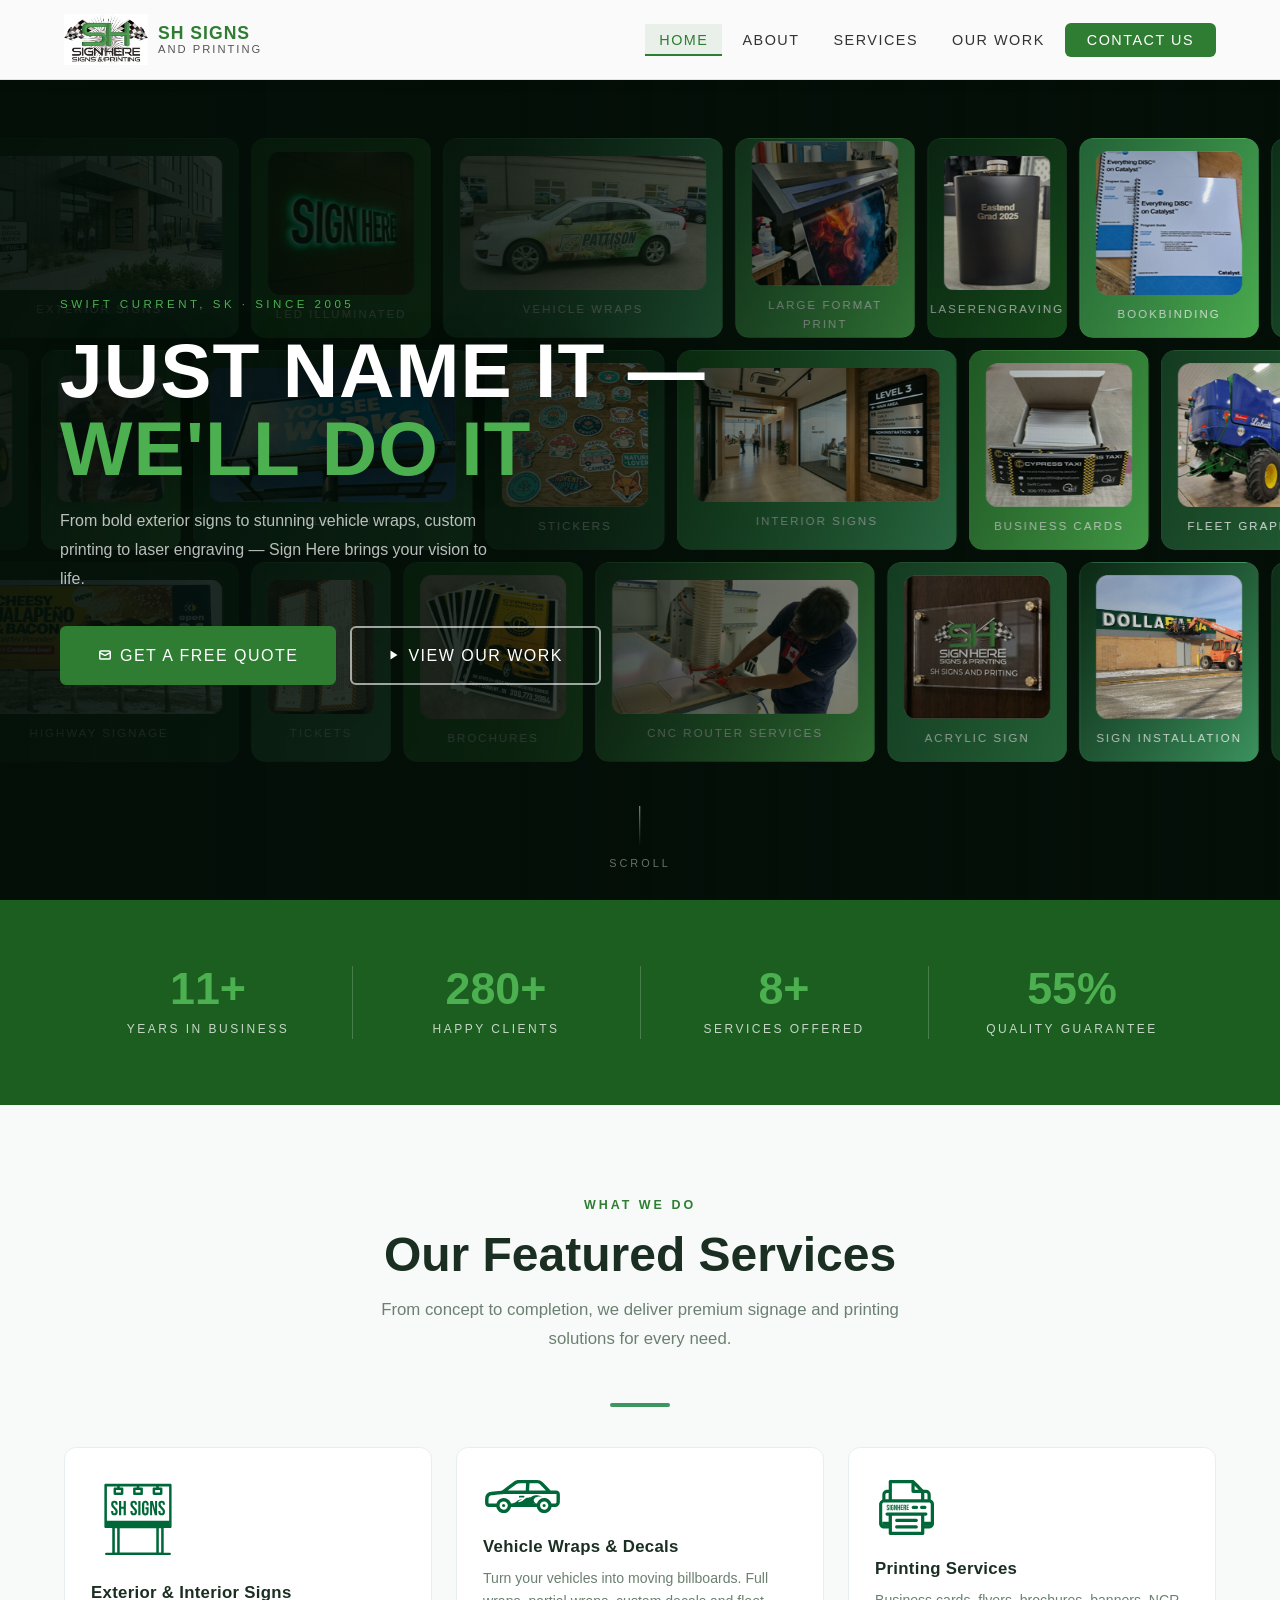
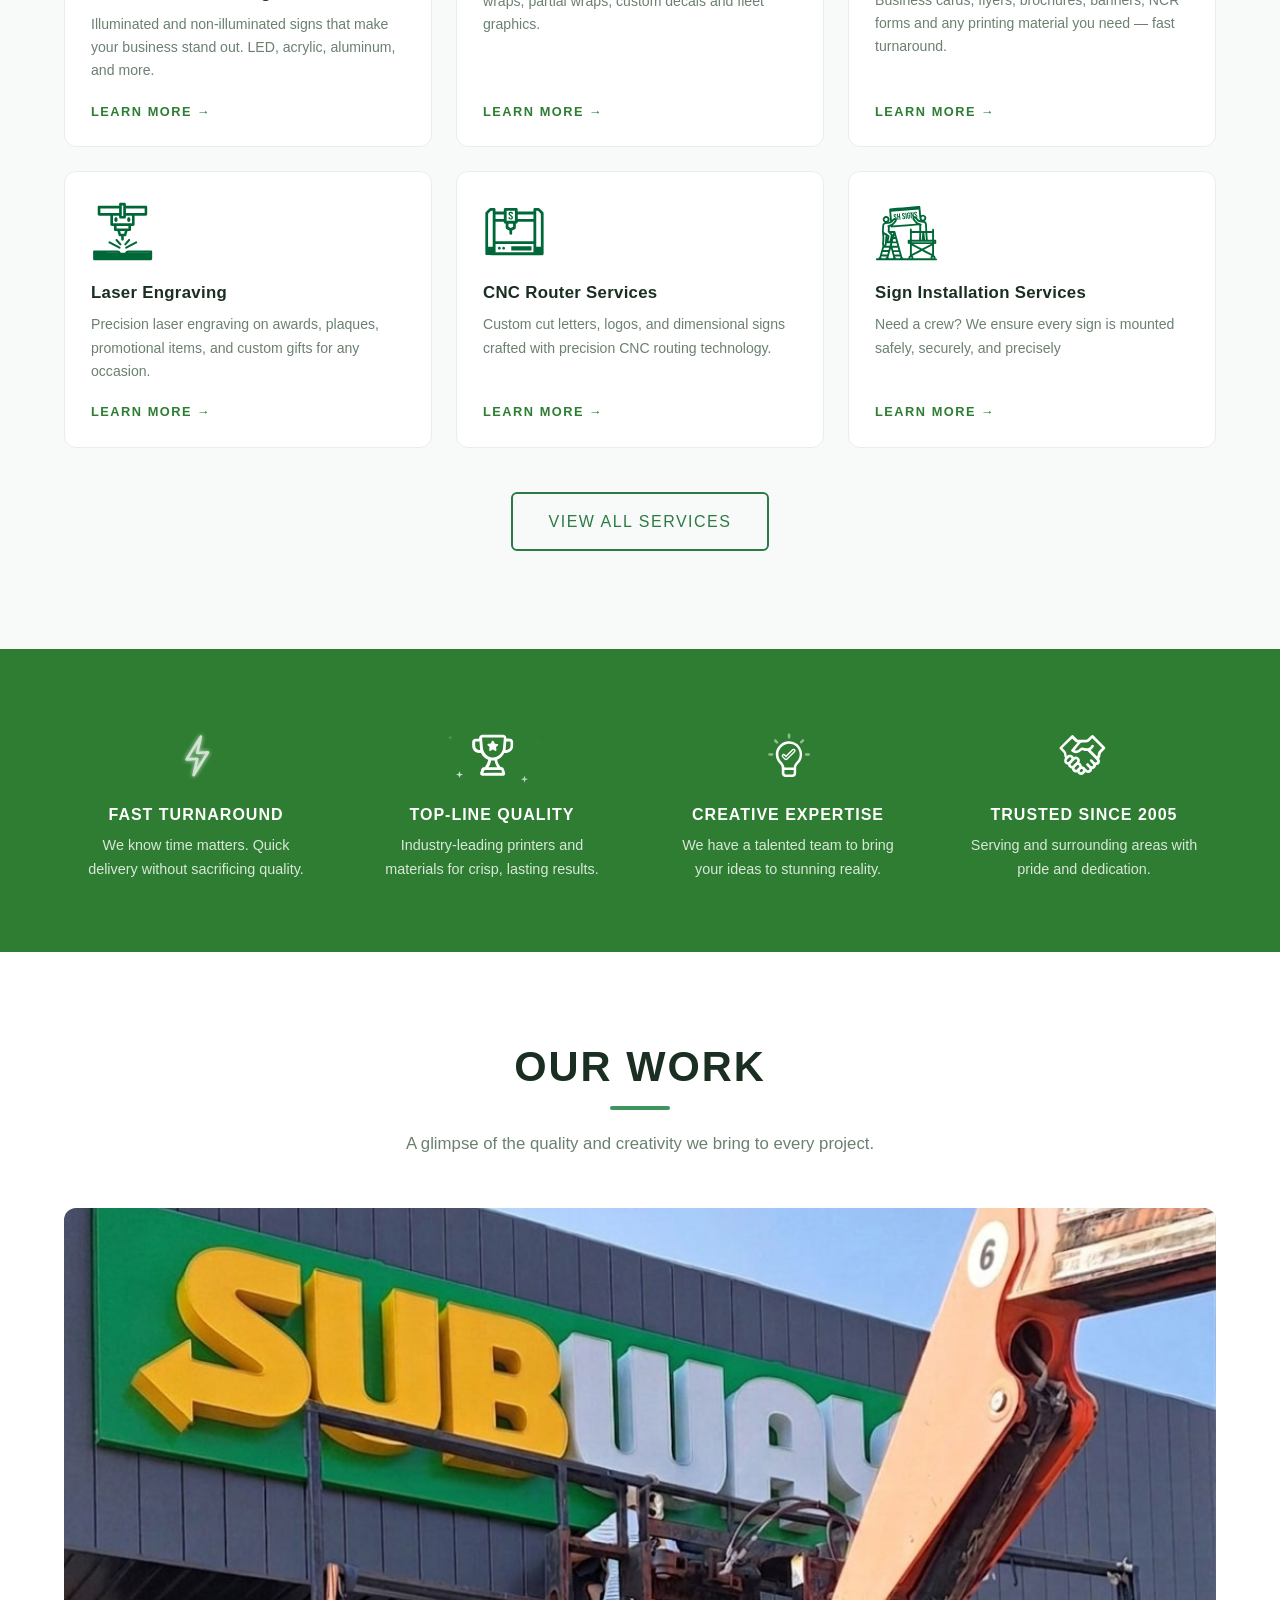
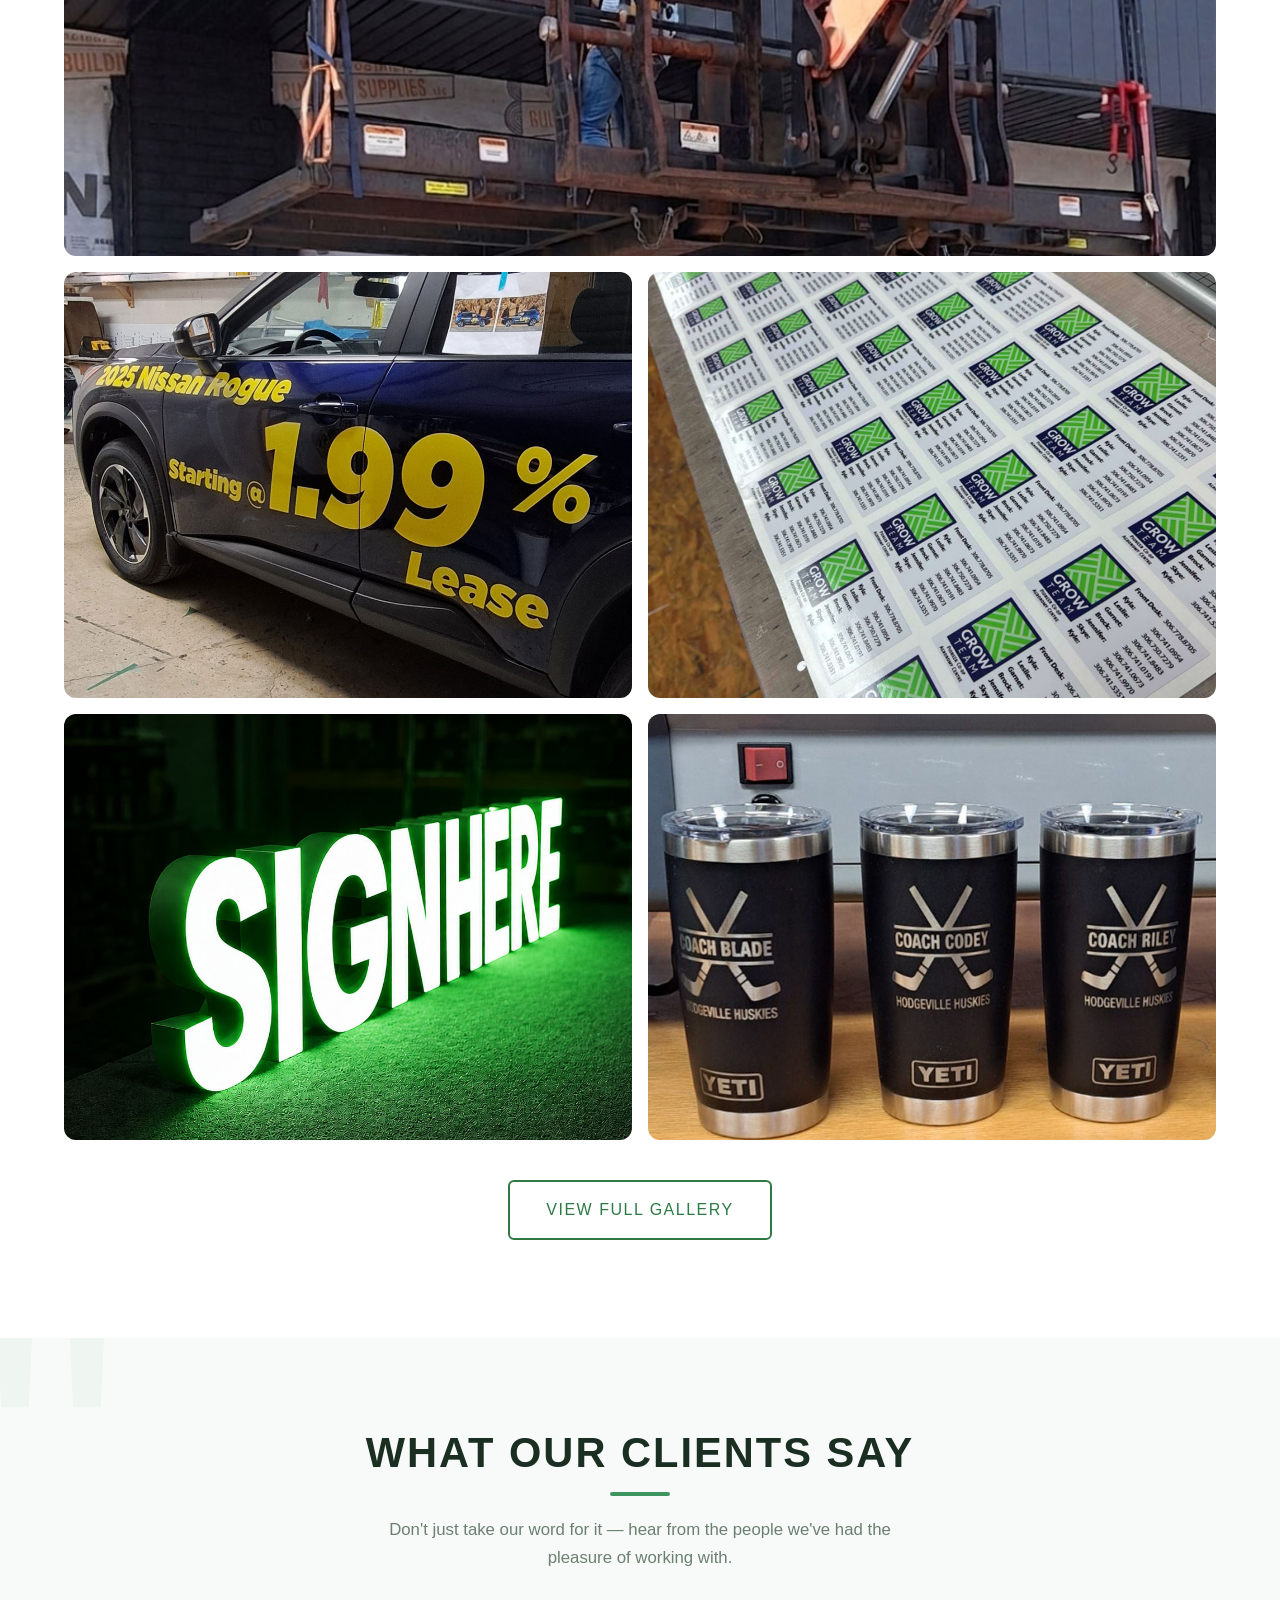
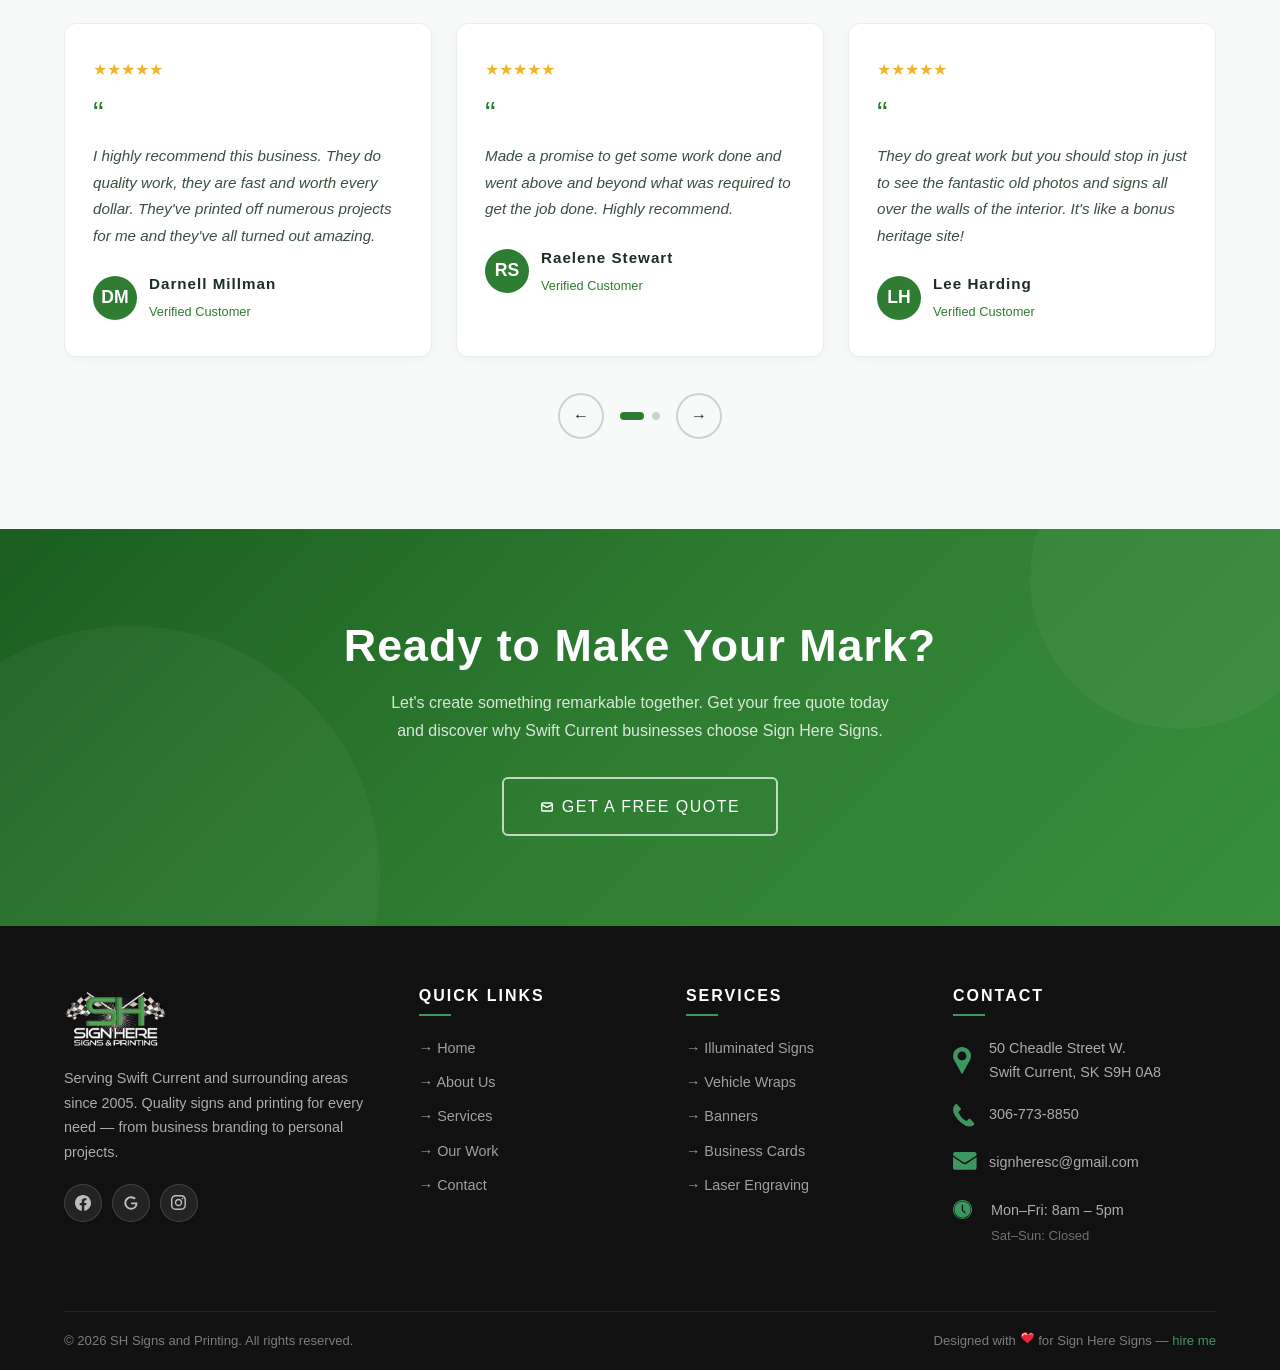
==== commit 3ca5b853: "Add files via upload" ====
--- a/index.html
+++ b/index.html
@@ -489,11 +489,11 @@
 
     <div class="footer-bottom">
       <p>&copy; 2026 SH Signs and Printing. All rights reserved.</p>
-      <p class="footer-credit">Designed with ❤️ for Sign Here Signs &mdash; <a href="mailto:addesign.creatives@gmail.com">hire me</a></p>
+      <p class="footer-credit">Designed with <svg xmlns="http://www.w3.org/2000/svg" viewBox="0 0 14 14" with="15" height="15"><style>@keyframes heartbeat{0%,25%,55%,to{transform:scale(1)}15%{transform:scale(1.08)}40%{transform:scale(1.15)}}.st1{fill:#261f1d}.st2{fill:#fff}</style><g style="transform-origin:center;transform-box:fill-box;animation:heartbeat 1.8s ease-in-out infinite"><path d="M7 12.3q.15.15.3 0c.6-.5 2.7-2.5 3.4-3.1.8-.8 4-3.6 1.6-5.8-1.5-1.4-3.5-.7-4.8.6 0 0-1.1-2.9-3.7-2S.4 5 1.1 6.7c.8 1.7 2.8 3.4 5.9 5.6" style="fill:#eb2530"/><path d="M4.7 2c-.6 0-1.1.1-1.6.4-1 .6-1.9 1.7-2 2.9 0 .6.2 1.2.5 1.8.7 1.2 1.7 2.1 2.7 3 .8.7 1.5 1.3 2.3 1.9.1.1.2.1.2.2-.5-.3-.9-.6-1.4-.9-.6-.4-1.1-.8-1.6-1.2l-.5-.4c-.6-.6-1.3-1.3-1.8-2-.3-.6-.6-1.2-.7-1.8s0-1.3.3-1.8q.3-.75.9-1.2c.5-.4 1-.8 1.6-1 .3-.1.7-.2 1-.2s.7 0 1 .2c.1 0 .3.1.4.1.4.2.7.5.9.8l.2.4c0 .1.2.3.1.4-.1-.3-.3-.5-.5-.7-.2-.3-.5-.6-.9-.7C5.5 2 5.1 2 4.7 2M9.9 10c.6-.5 1.1-.9 1.6-1.5.9-.9 1.8-2 1.8-3.4 0-.6-.2-1.2-.6-1.6-.5-.6-1.2-1-2-1s-1.6.2-2.2.6c-.4.2-.7.5-.8.8.6-.6 1.3-1 2.1-1.1.6-.1 1.3 0 1.8.3 1.1.6 1.5 2 1 3.1-.2.4-.4.9-.7 1.2-.9 1.1-1.9 2-2.9 3-.5.4-.9.9-1.3 1.4-.1.1-.2.3-.3.4h.1c.5-.7 1.2-1.2 1.8-1.8z" class="st1"/><path d="M4.8 3c.6 0 1.1.1 1.5.5.3.3.4.7.1 1-.1.1-.2.2-.4 0-.3-.3-.7-.5-1.1-.5-.6 0-1.1.1-1.5.4-.5.3-.8.7-.9 1.3v.1c0 .1-.1.2-.2.2-.2 0-.2-.1-.3-.2 0-.2-.1-.3-.1-.5-.1-.5.1-.9.5-1.3.6-.6 1.2-.8 2-1zM10.3 3.2q.75 0 1.2.3c.2.2.4.4.4.7 0 .1-.1.2-.2.2s-.2 0-.3-.1c-.4-.5-.9-.5-1.4-.4-.4.1-.7.3-.9.7 0 .1-.1.1-.2.1s-.1-.1-.1-.2c-.1-.5.2-.9.8-1.1.2-.1.5-.2.7-.2" class="st2"/></g></svg> for Sign Here Signs &mdash; <a href="mailto:addesign.creatives@gmail.com">hire me</a></p>
     </div>
   </div>
 </footer>
 
-<script src="js/main.js"></script>
+<script src="../js/main.js"></script>
 </body>
 </html>
--- a/css/main.css
+++ b/css/main.css
@@ -596,3 +596,43 @@
   }
   .section-pad { padding: 60px 0; }
 }
+
+/* ============================================
+   DISABLE IMAGE / SVG / ICON DRAG & SELECTION
+   ============================================ */
+img,
+svg,
+[class*="card-emoji"],
+[class*="hm-card-emoji"],
+[class*="icon"],
+.service-row-icon,
+.work-card img,
+.stat-icon,
+.feature-icon,
+.testimonial-avatar,
+.about-img,
+.hero-img {
+  -webkit-user-drag: none;
+  -khtml-user-drag: none;
+  -moz-user-drag: none;
+  -o-user-drag: none;
+  user-drag: none;
+  -webkit-user-select: none;
+  -moz-user-select: none;
+  -ms-user-select: none;
+  user-select: none;
+  pointer-events: none;
+  -webkit-touch-callout: none;
+}
+
+/* Re-enable pointer-events only for interactive images (linked, or inside buttons/links) */
+a img,
+a svg,
+button img,
+button svg,
+[role="button"] img,
+[role="button"] svg {
+  pointer-events: auto;
+  -webkit-user-drag: none;
+  user-drag: none;
+}
--- a/css/home.css
+++ b/css/home.css
@@ -122,9 +122,8 @@
   display: flex;
   gap: 12px;
   height: 100%;
-  /* JS drives translateX via CSS var */
-  transform: translateX(var(--hm-x, 0px));
   will-change: transform;
+  /* JS sets transform directly */
 }
 
 /* ---- Cards ---- */
@@ -360,7 +359,7 @@
 
 .portfolio-grid {
   display: grid;
-  grid-template-columns: repeat(3, 1fr);
+  grid-template-columns: repeat(2, 2fr);
   grid-template-rows: auto;
   gap: 16px;
   margin-top: 50px;
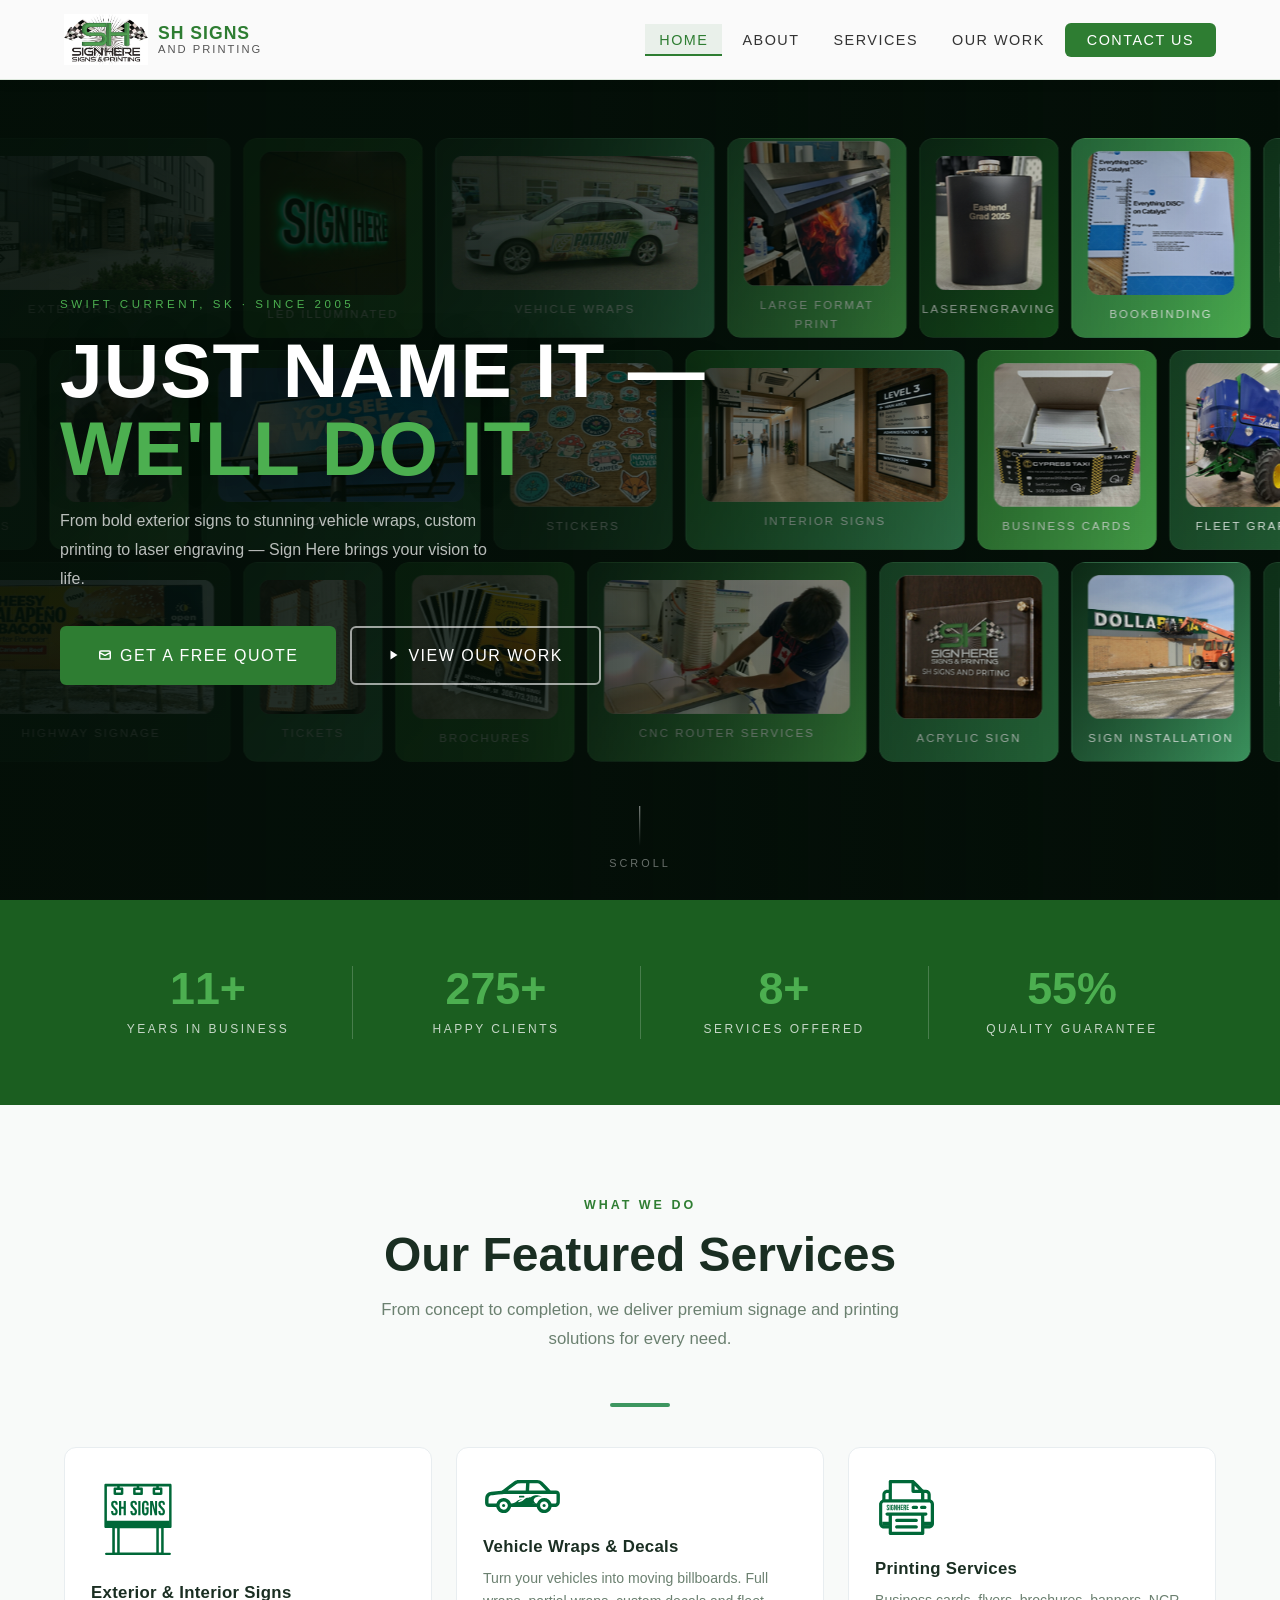
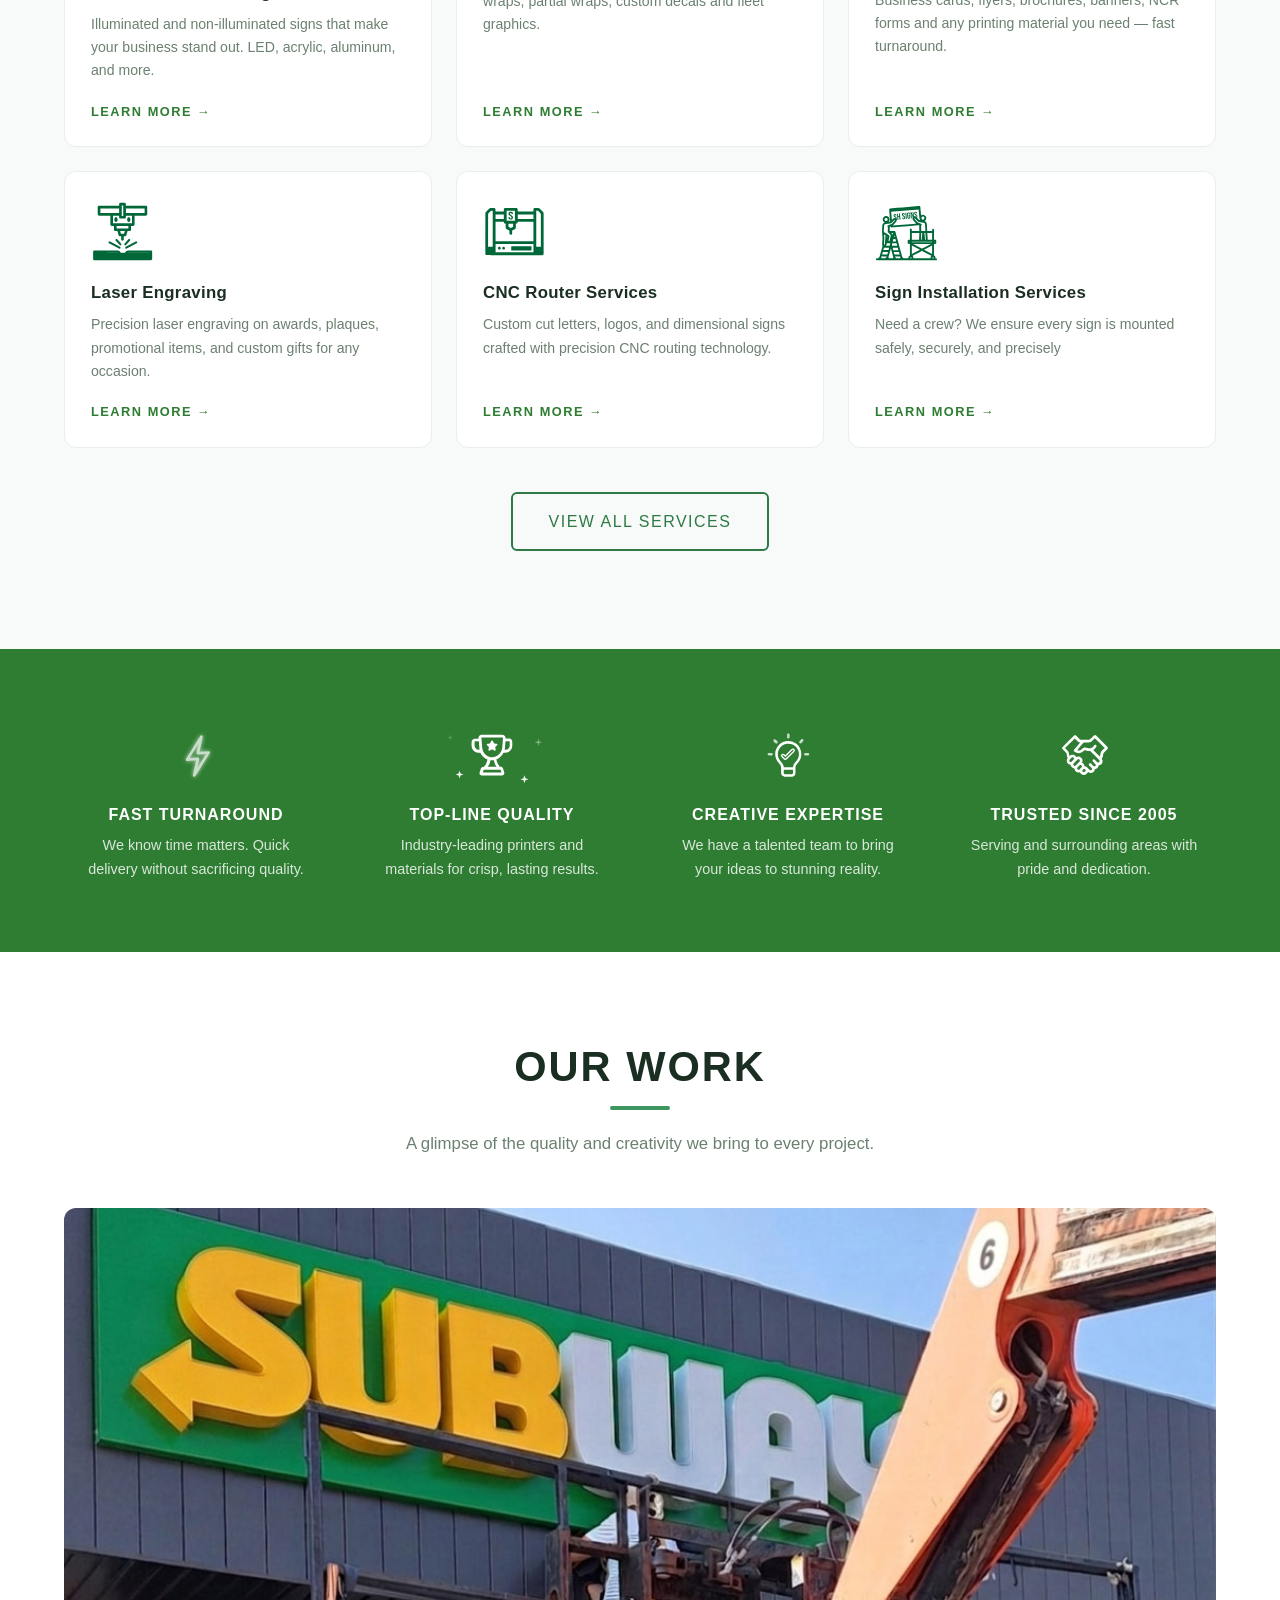
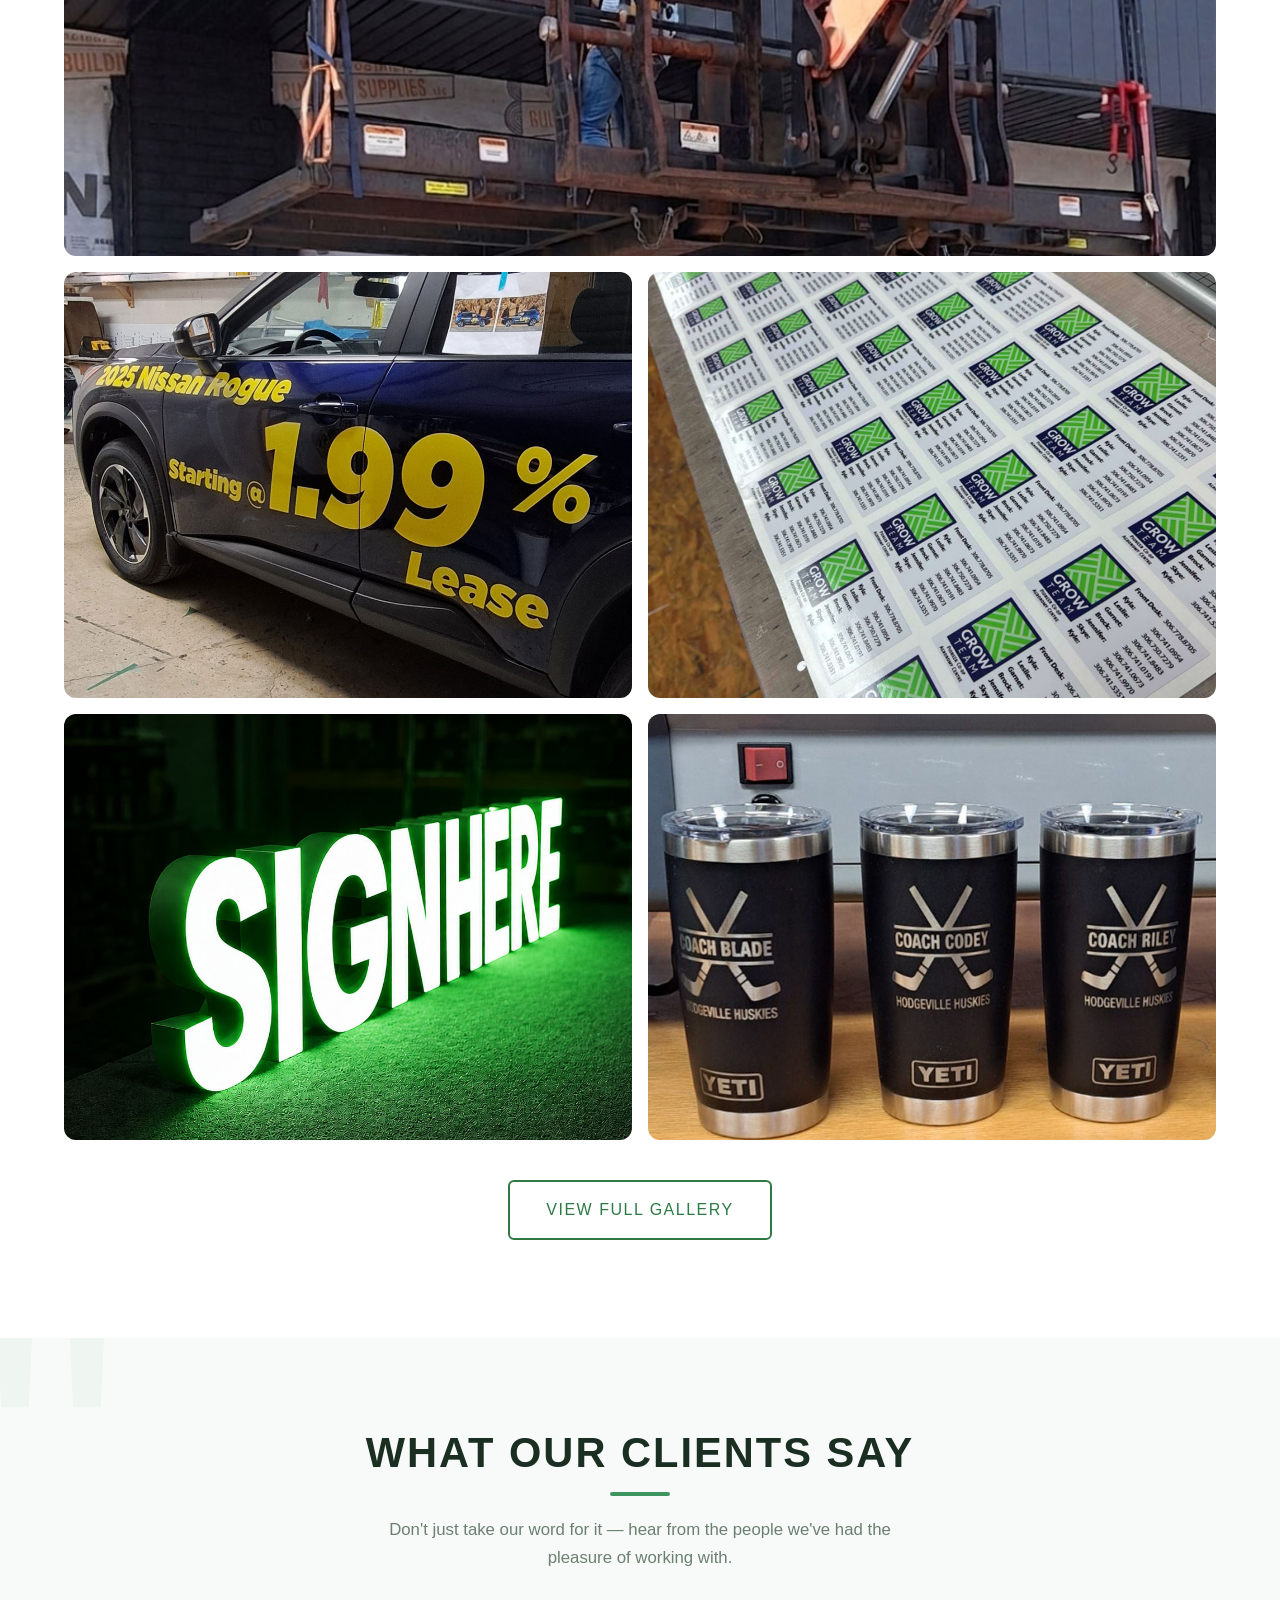
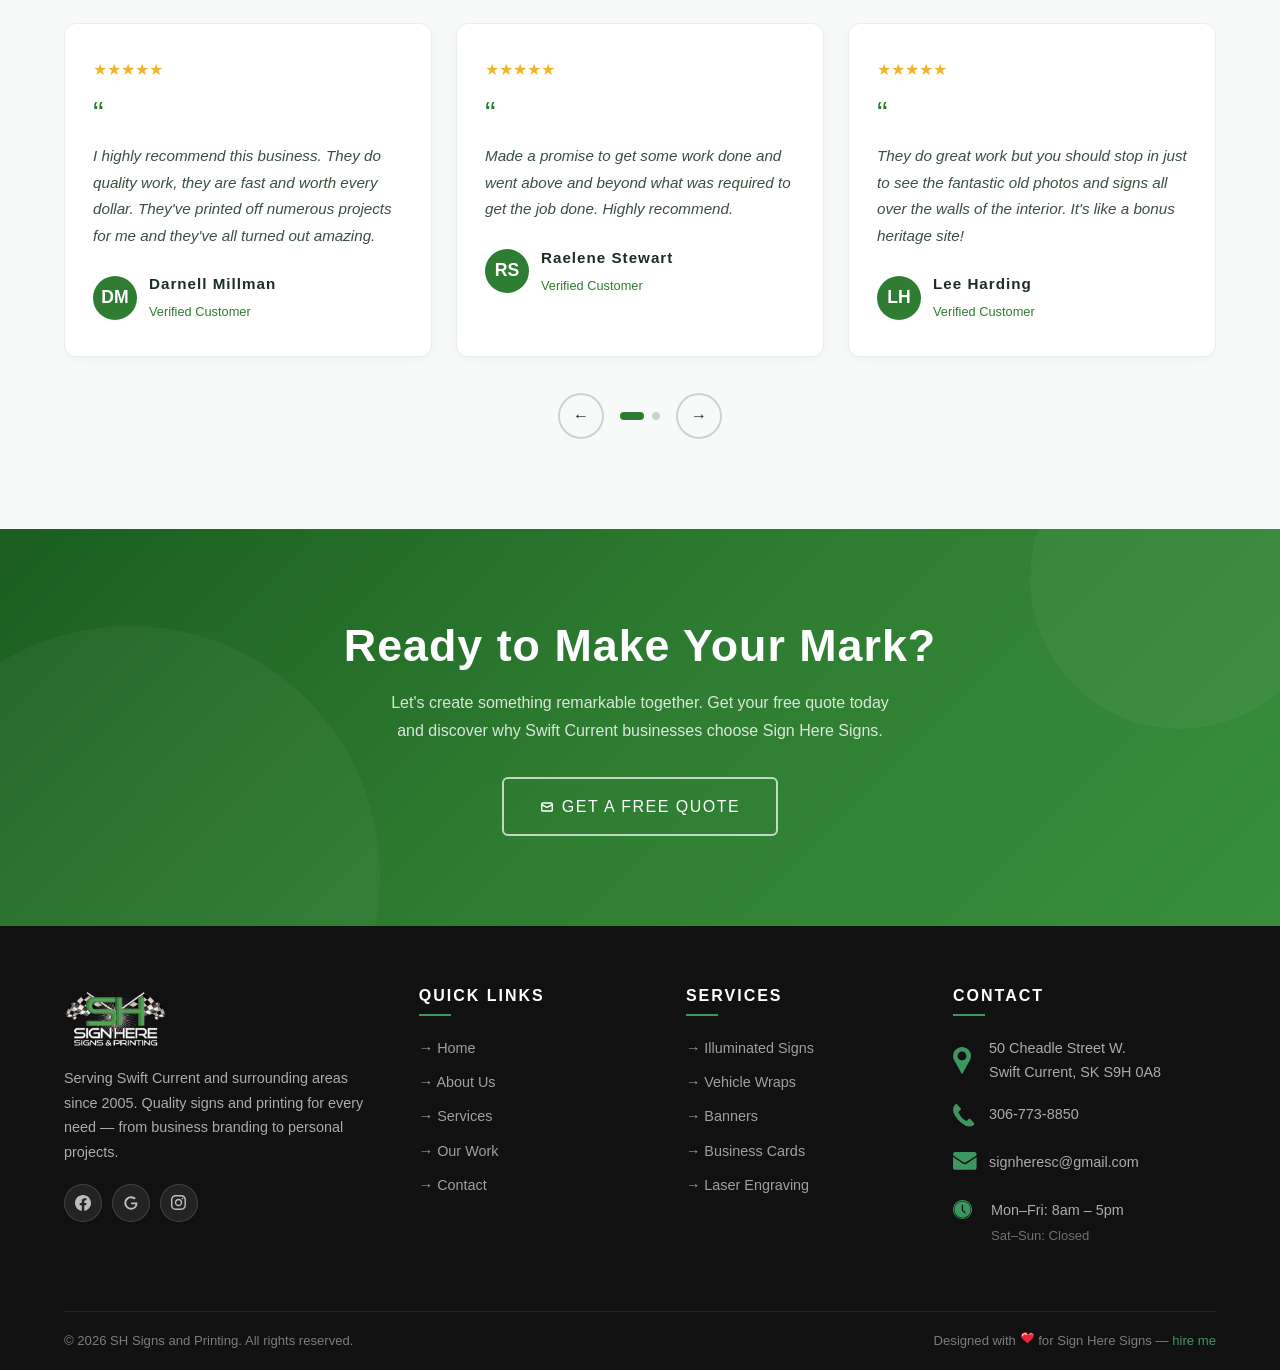
==== commit 2ec0ccca: "Add files via upload" ====
--- a/index.html
+++ b/index.html
@@ -494,6 +494,6 @@
   </div>
 </footer>
 
-<script src="../js/main.js"></script>
+<script src="js/main.js"></script>
 </body>
 </html>
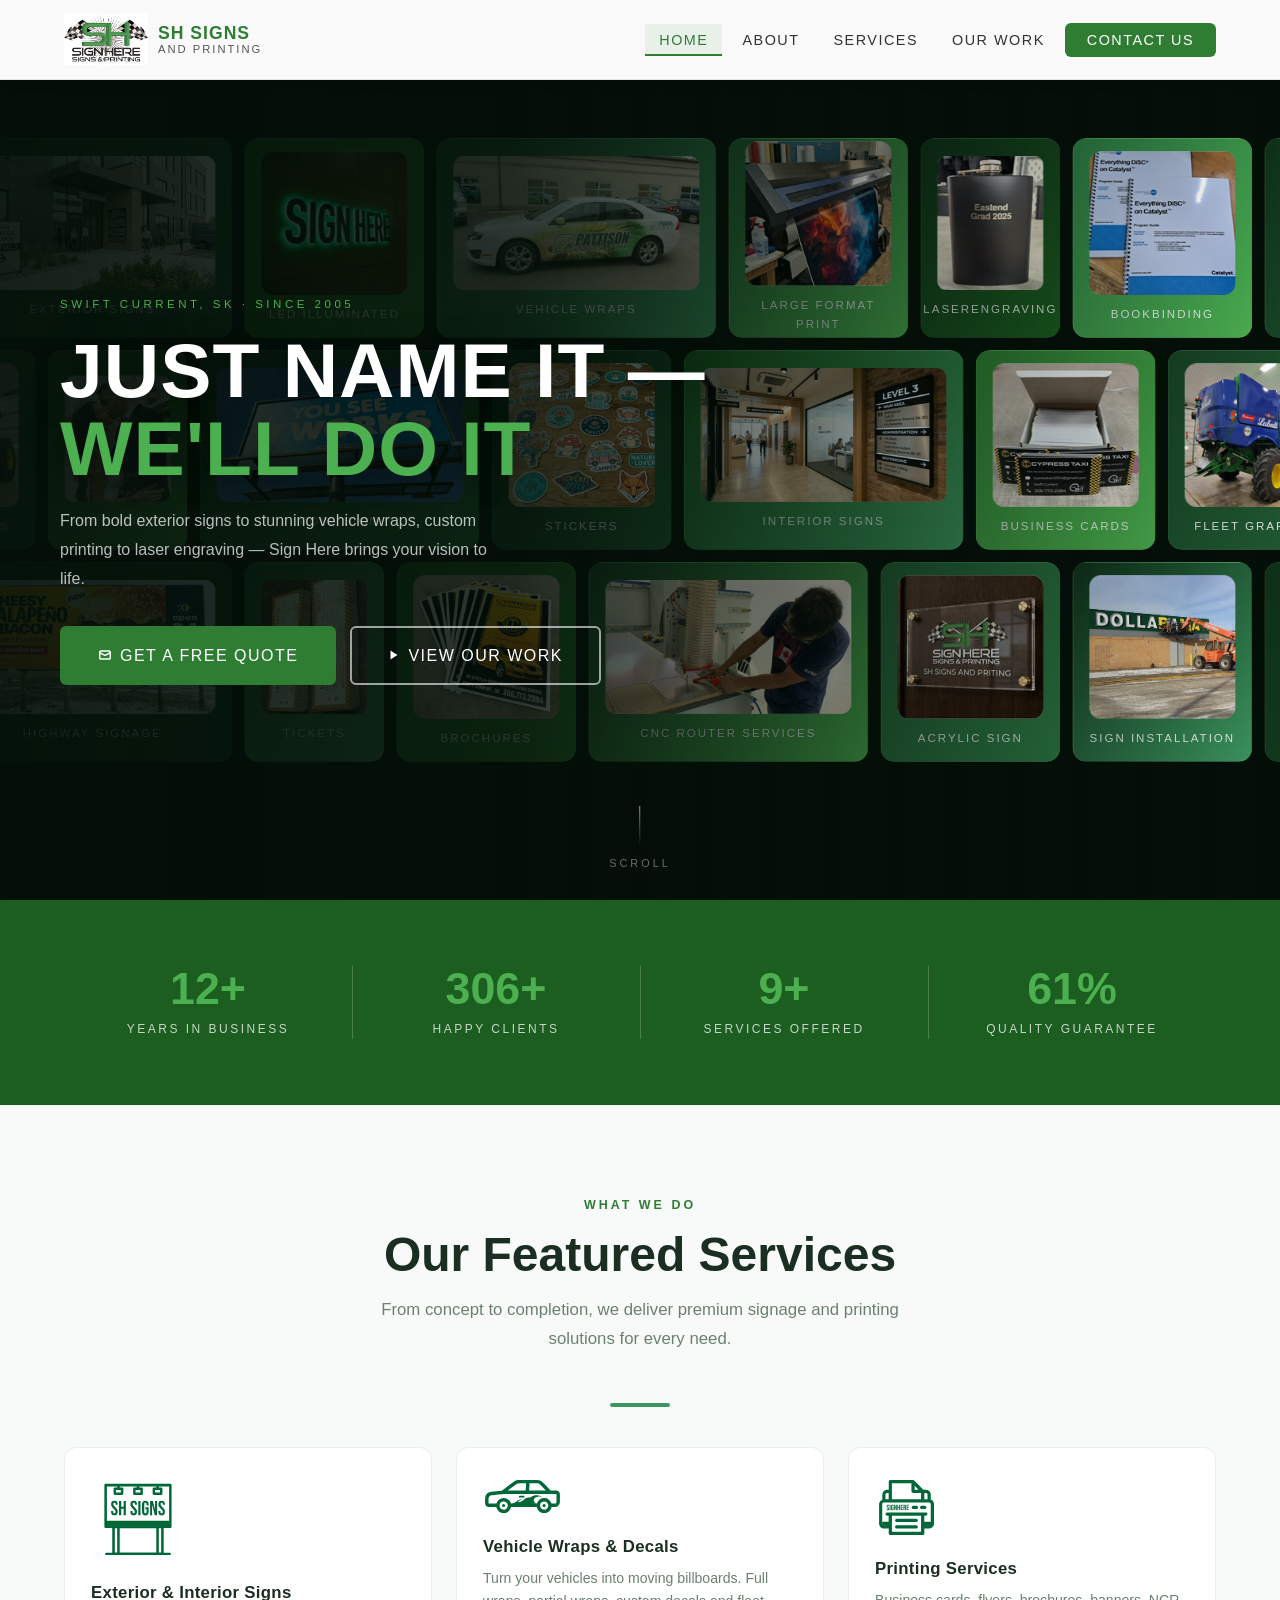
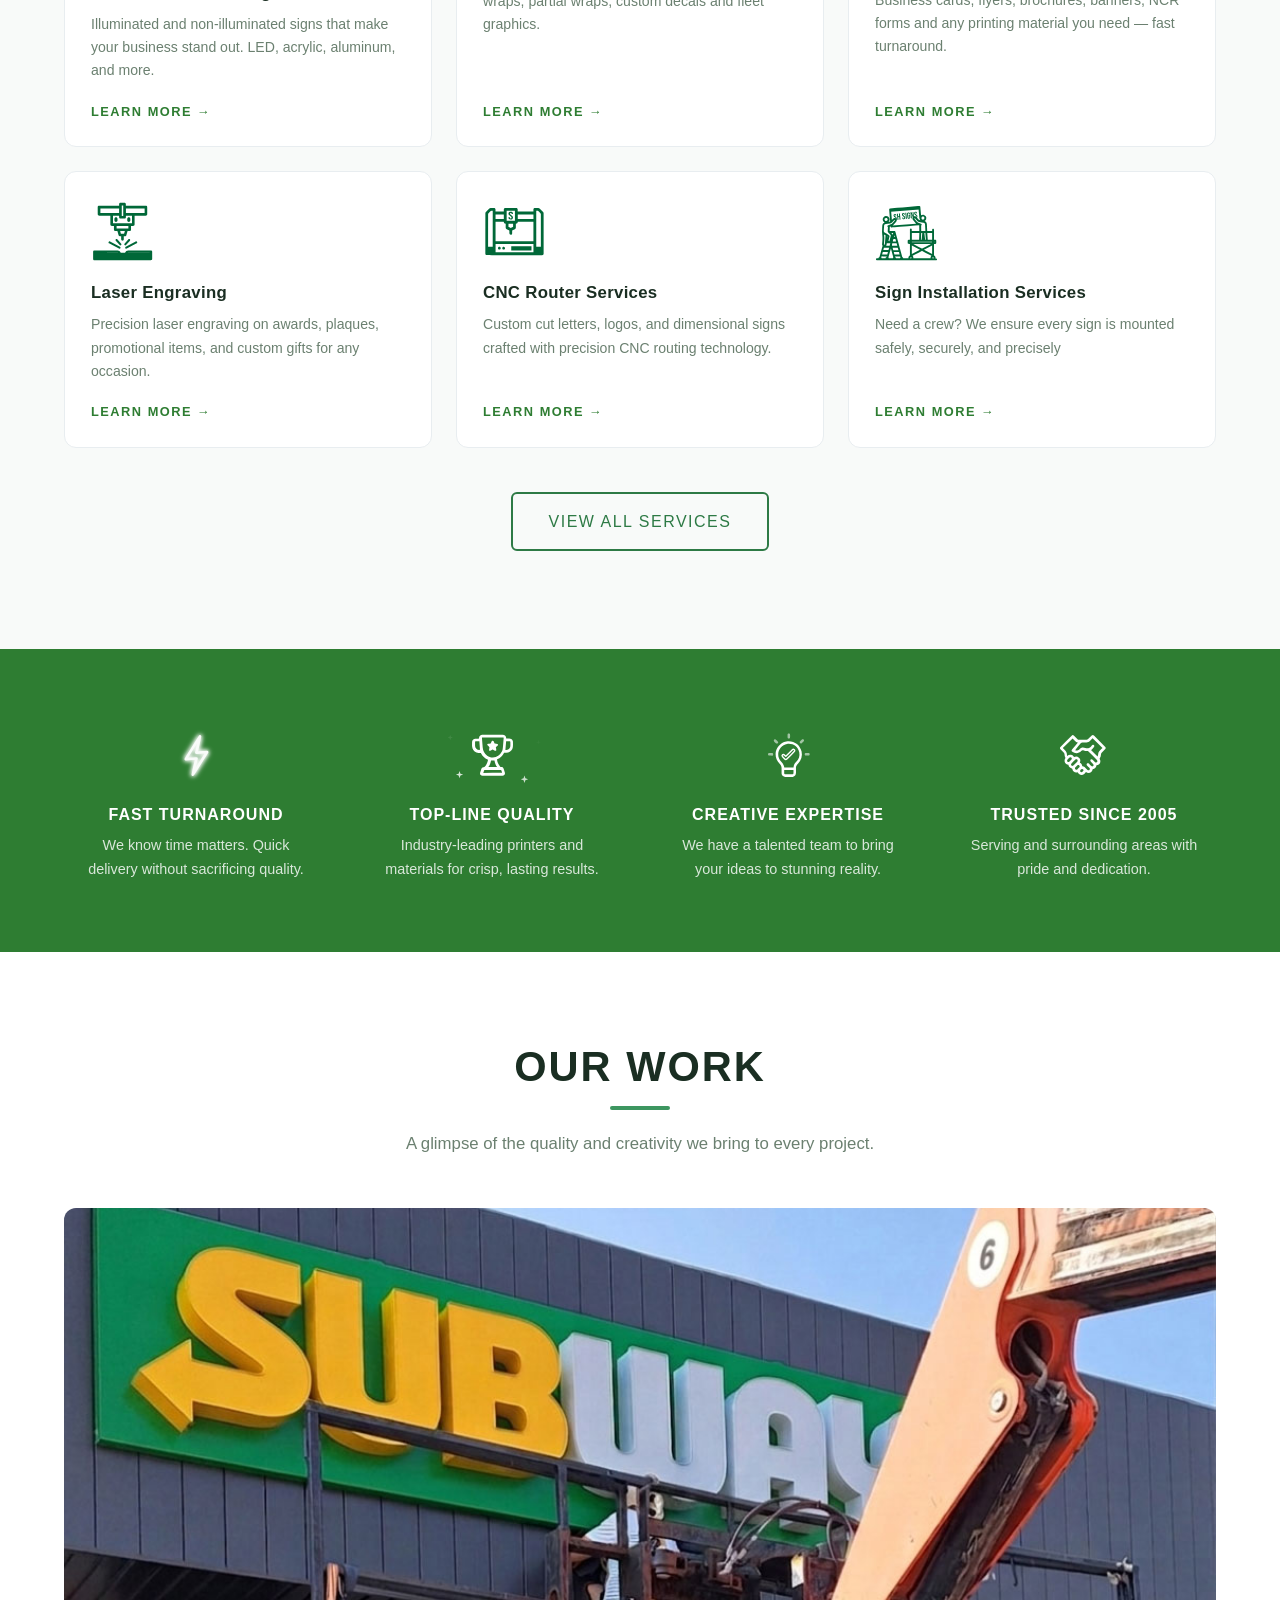
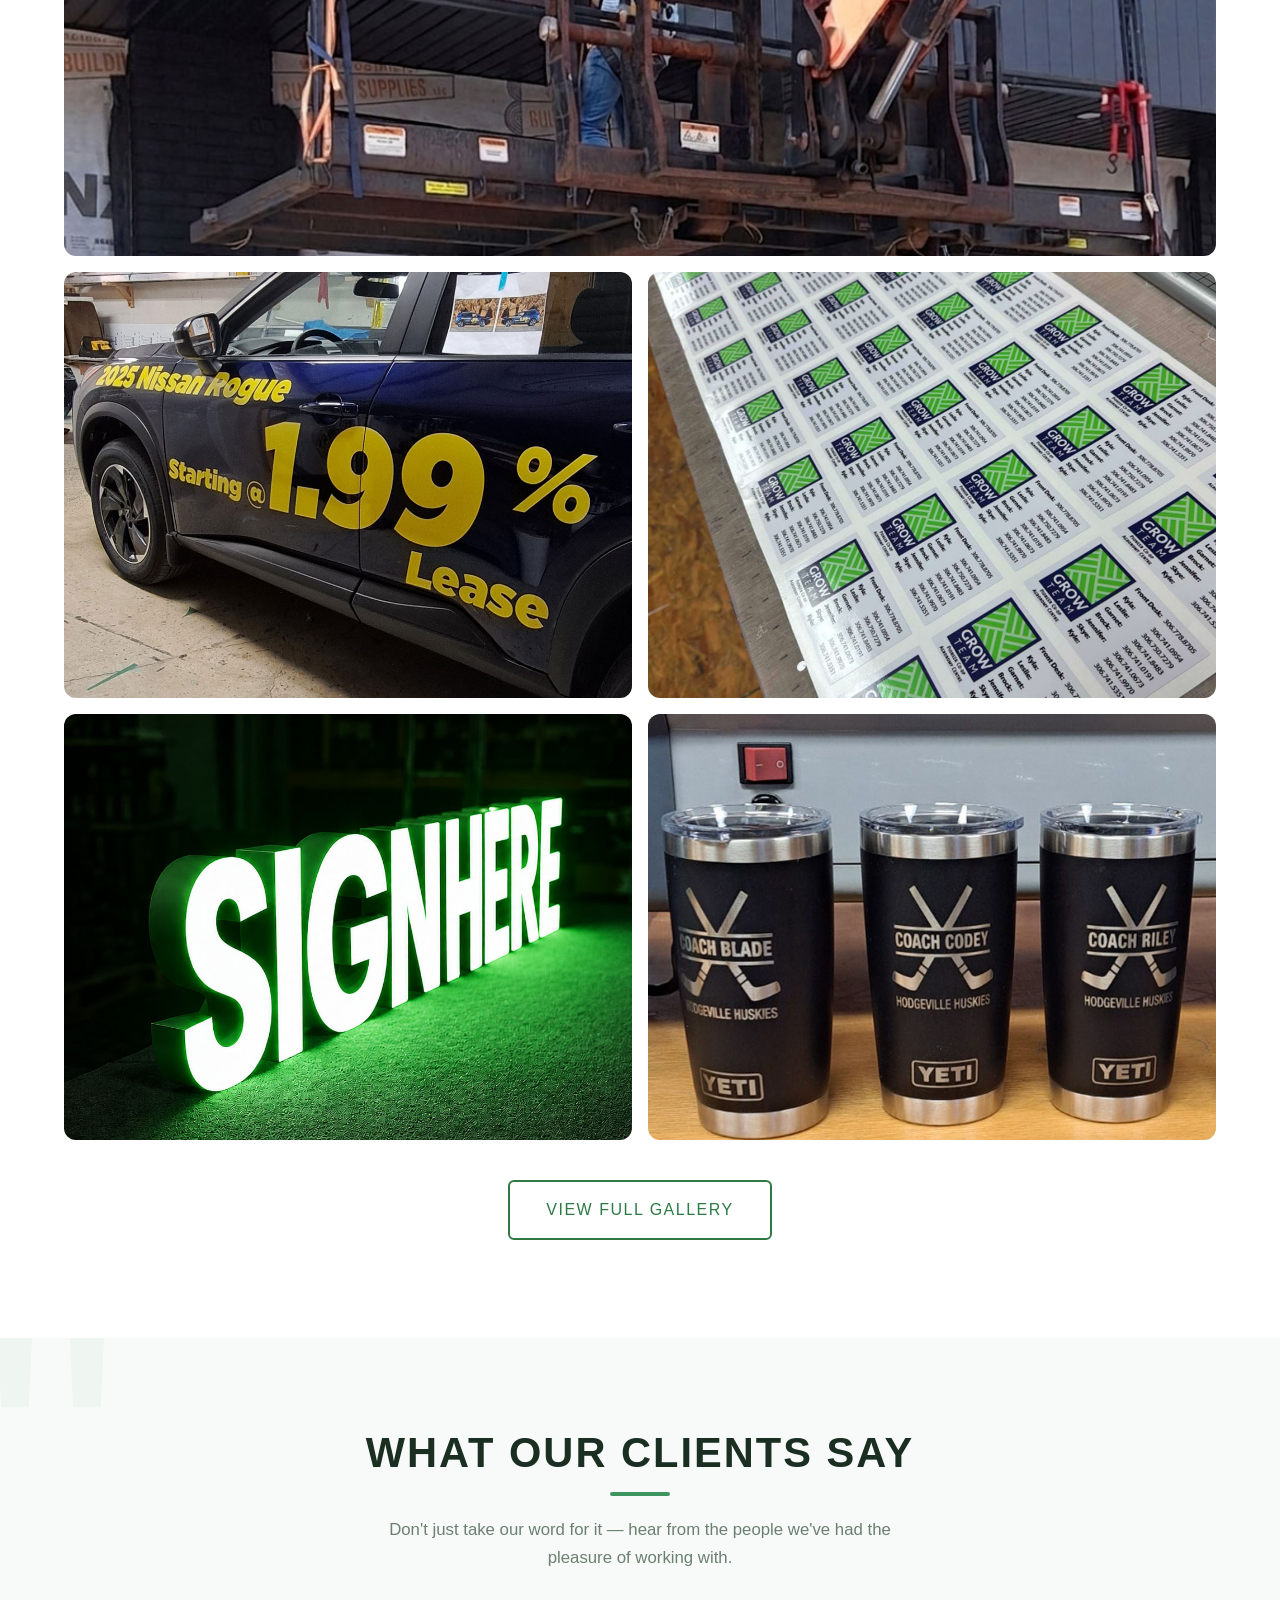
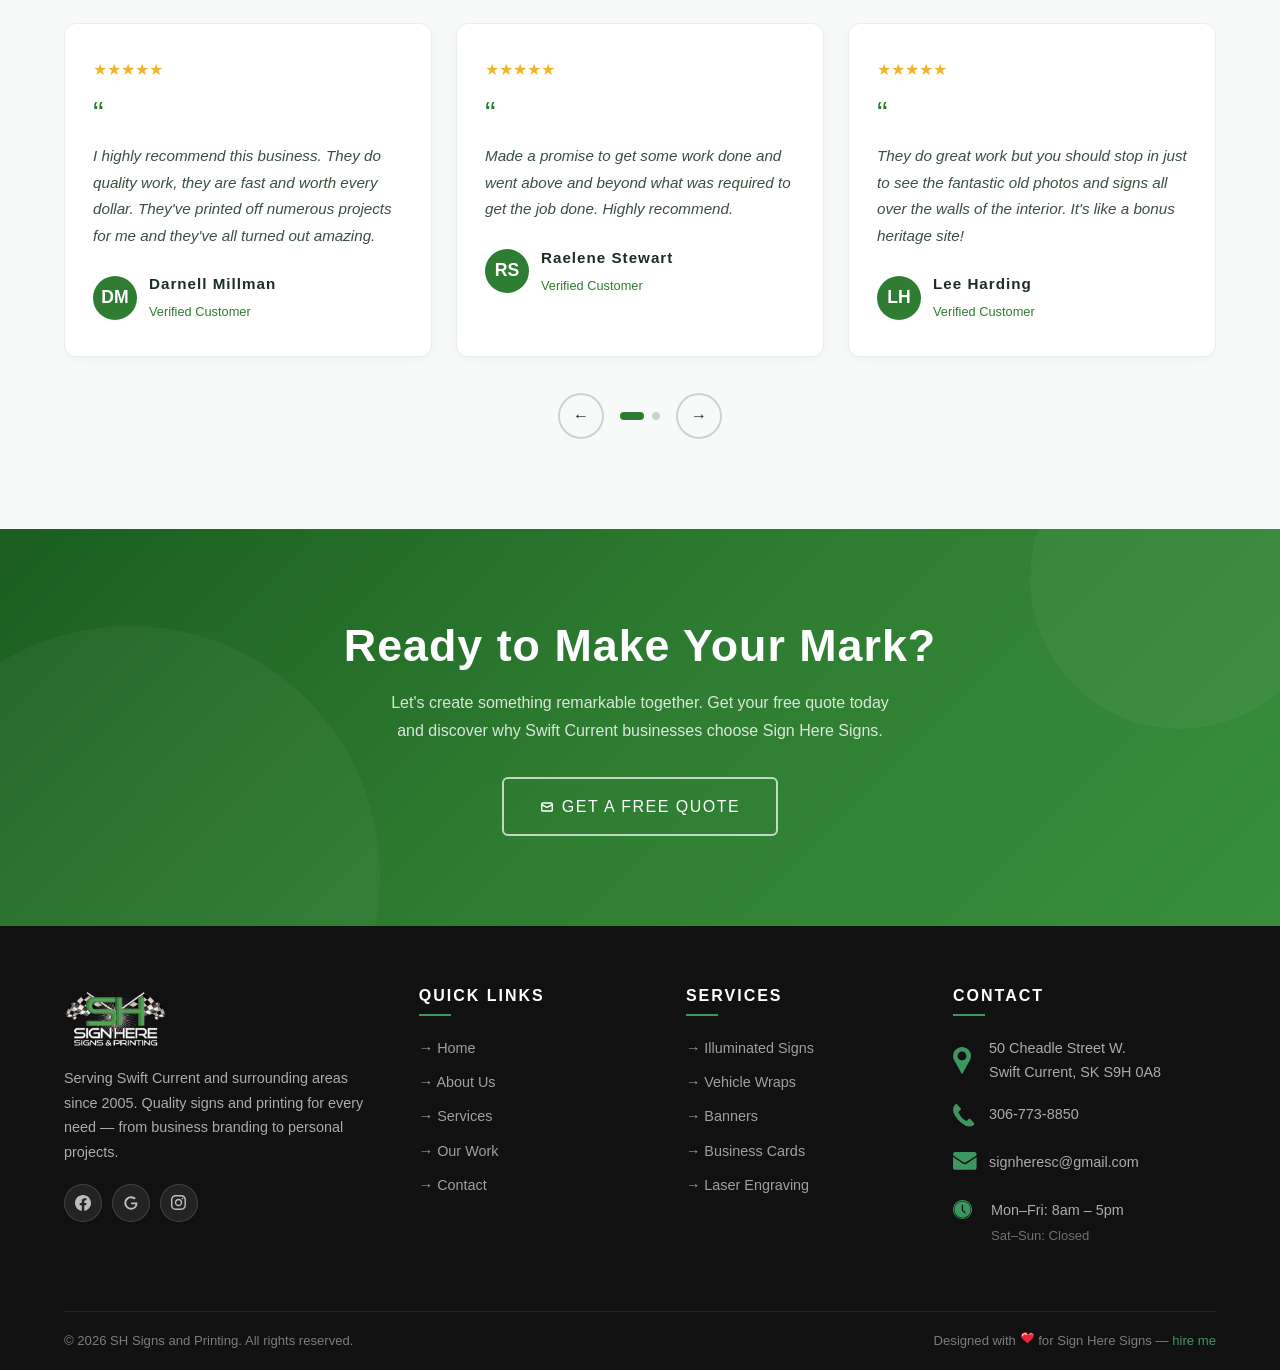
==== commit f5c518aa: "Add files via upload" ====
--- a/index.html
+++ b/index.html
@@ -9,8 +9,9 @@
   <meta http-equiv="X-Content-Type-Options" content="nosniff">
   <meta http-equiv="Referrer-Policy" content="strict-origin-when-cross-origin">
   <!-- SEO -->
-  <title>Sign Here Signs & Printing | Swift Current, Saskatchewan, Canada | Quality Signage Since 2005</title>
-  <meta name="description" content="Sign Here Signs & Printing in Swift Current, Saskatchewan, Canada. Custom signs, vehicle wraps, banners, printing services. Just name it and we'll make it happen! Call 306-773-8850.">
+  <title>SH Signs and Printing | Swift Current, Saskatchewan, Canada</title>
+  <link rel="icon" type="image/svg+xml" href="favicon.svg">
+  <meta name="description" content="Sign Here Signs & Printing in Swift Current, Saskatchewan, Canada. Just name it and we'll make it happen! Call 306-773-8850.">
   <meta name="keywords" content="signs Swift Current, printing Swift Current, vehicle wraps, banners, business signs, LED signs, Saskatchewan signage">
   <meta name="robots" content="index, follow">
   <link rel="canonical" href="https://www.signheresigns.ca/">
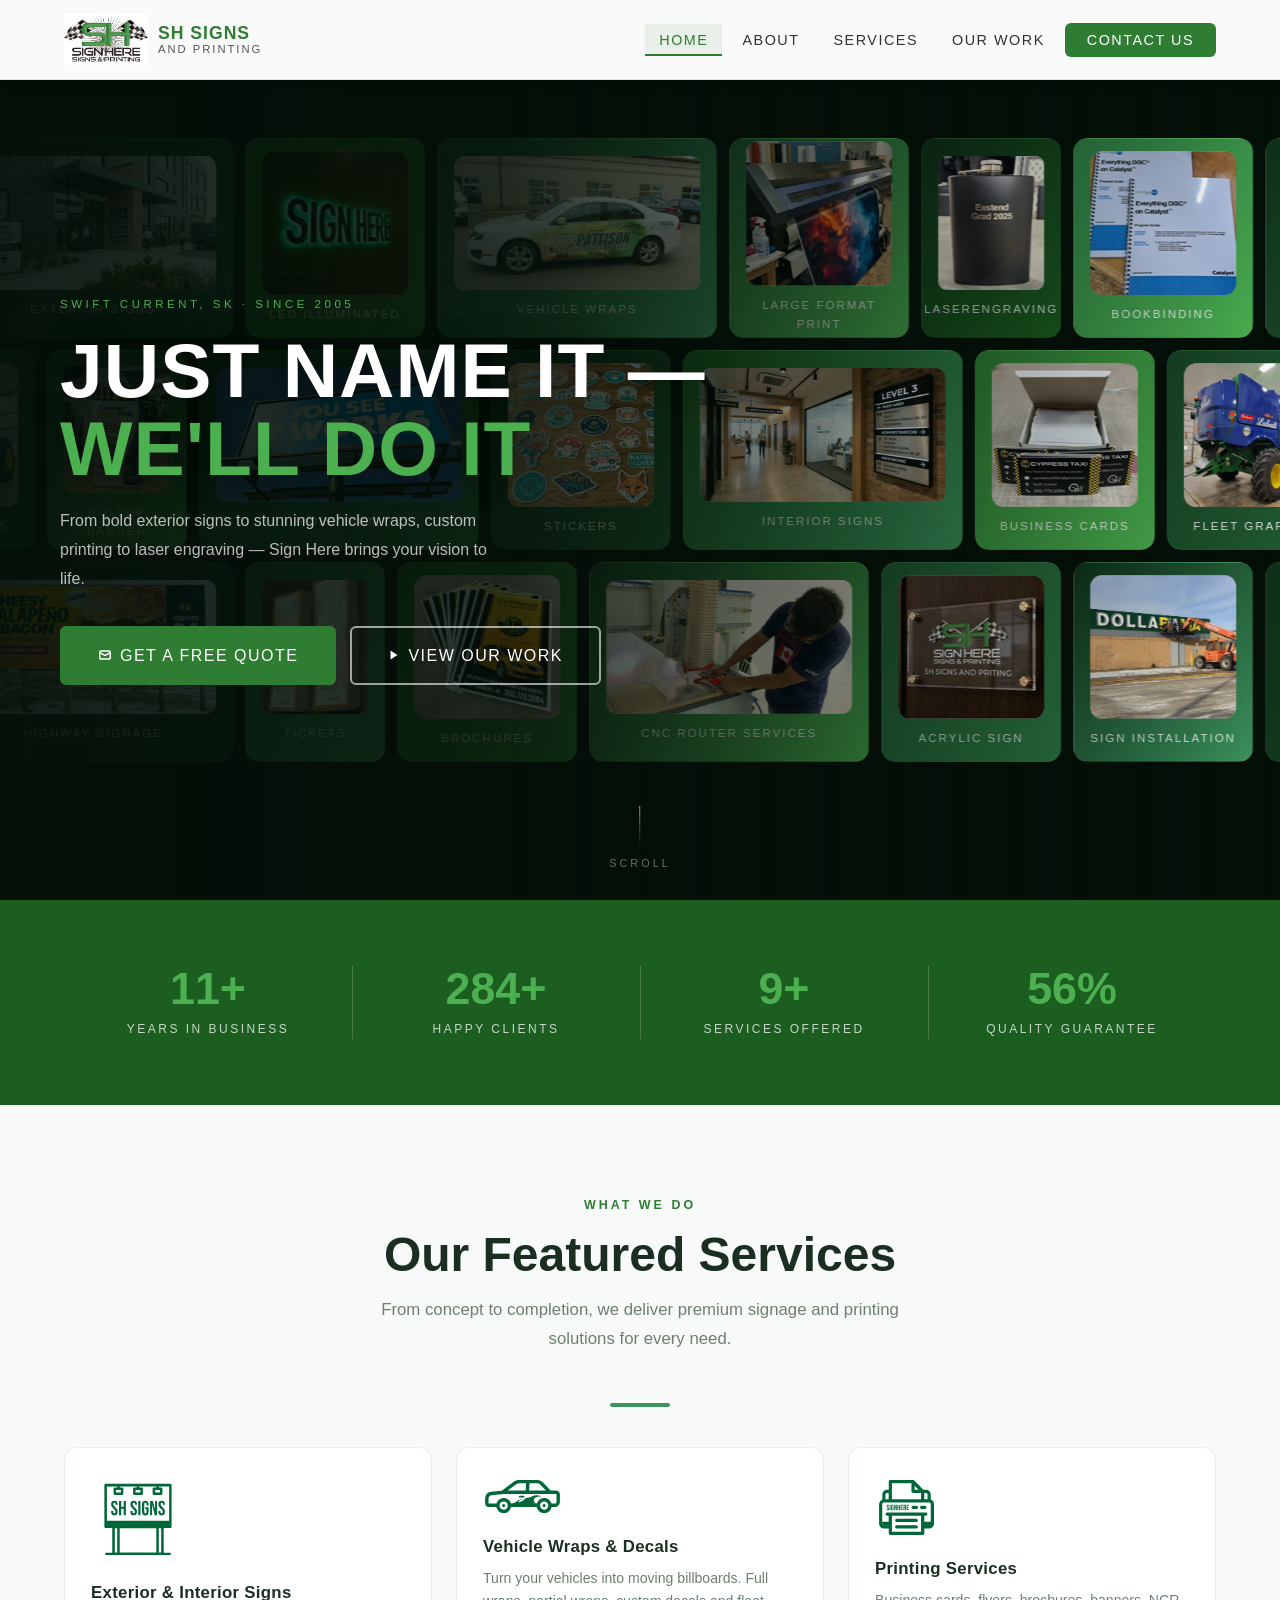
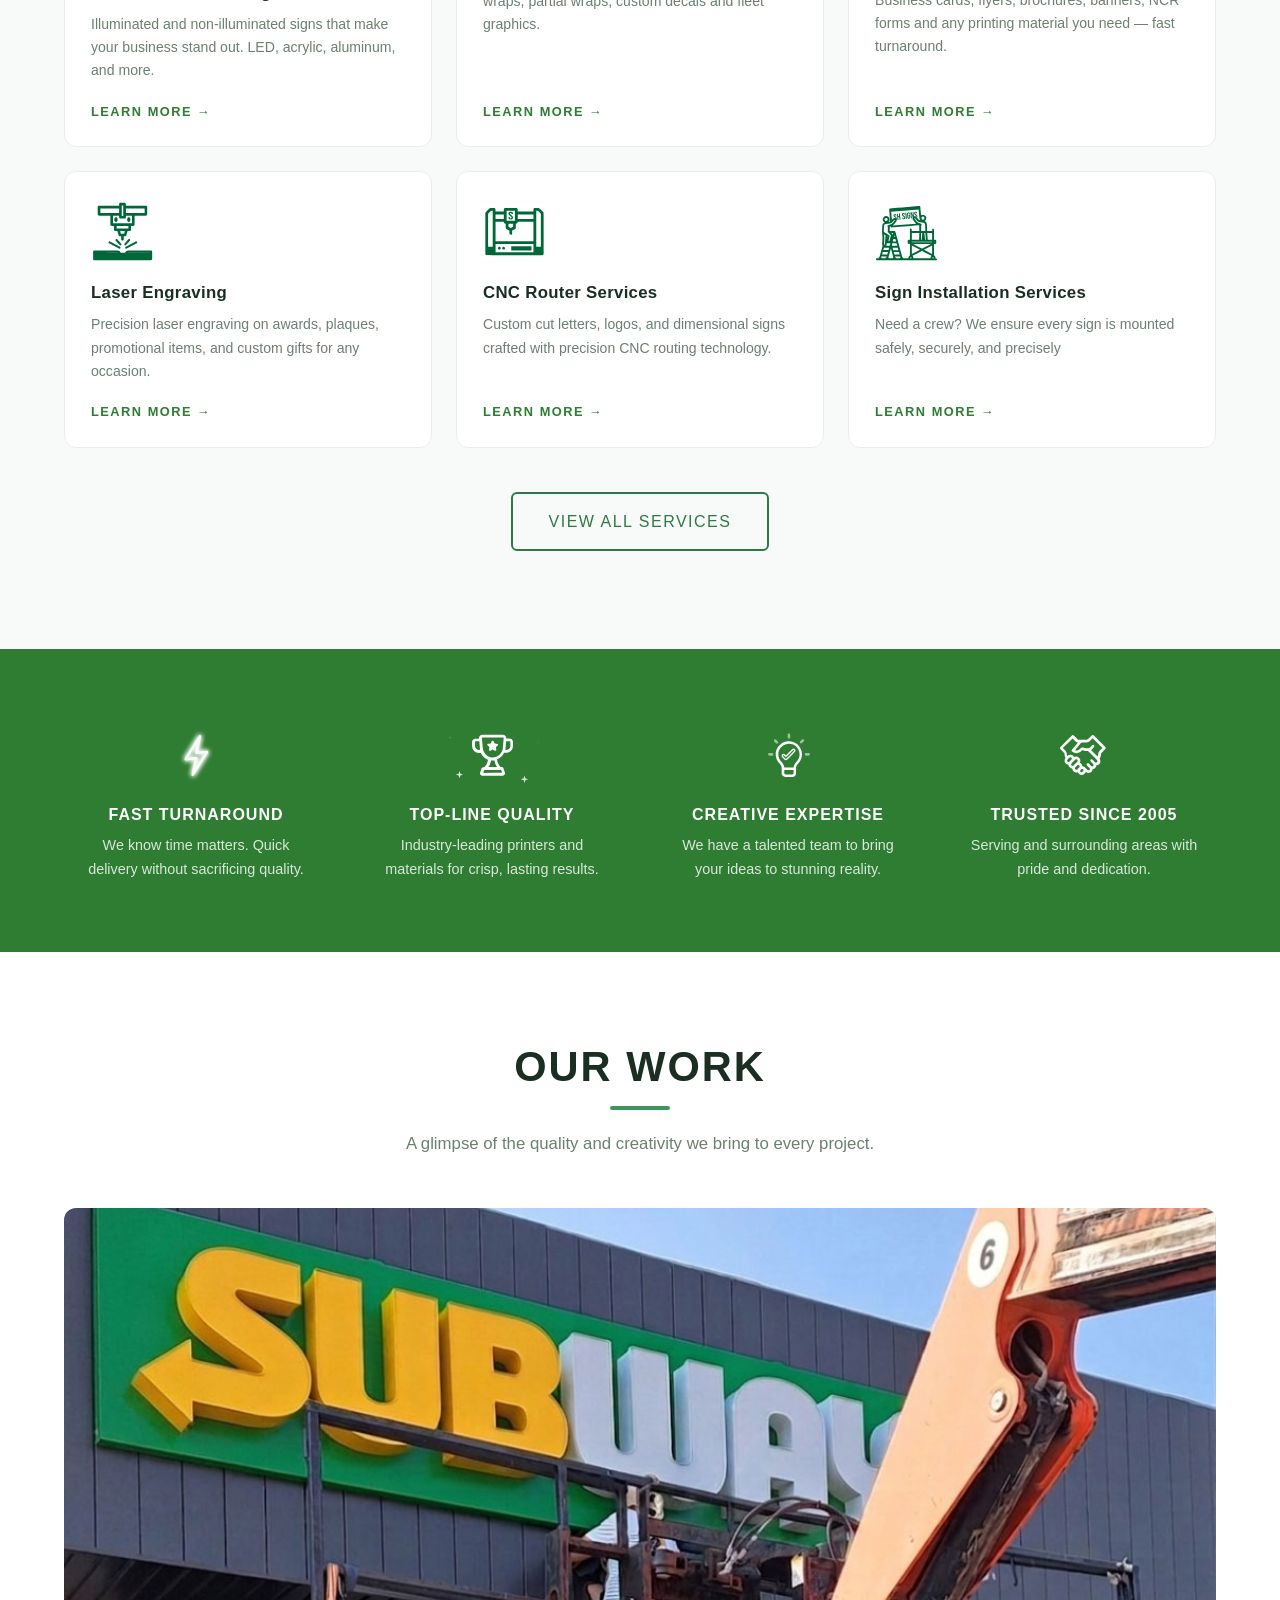
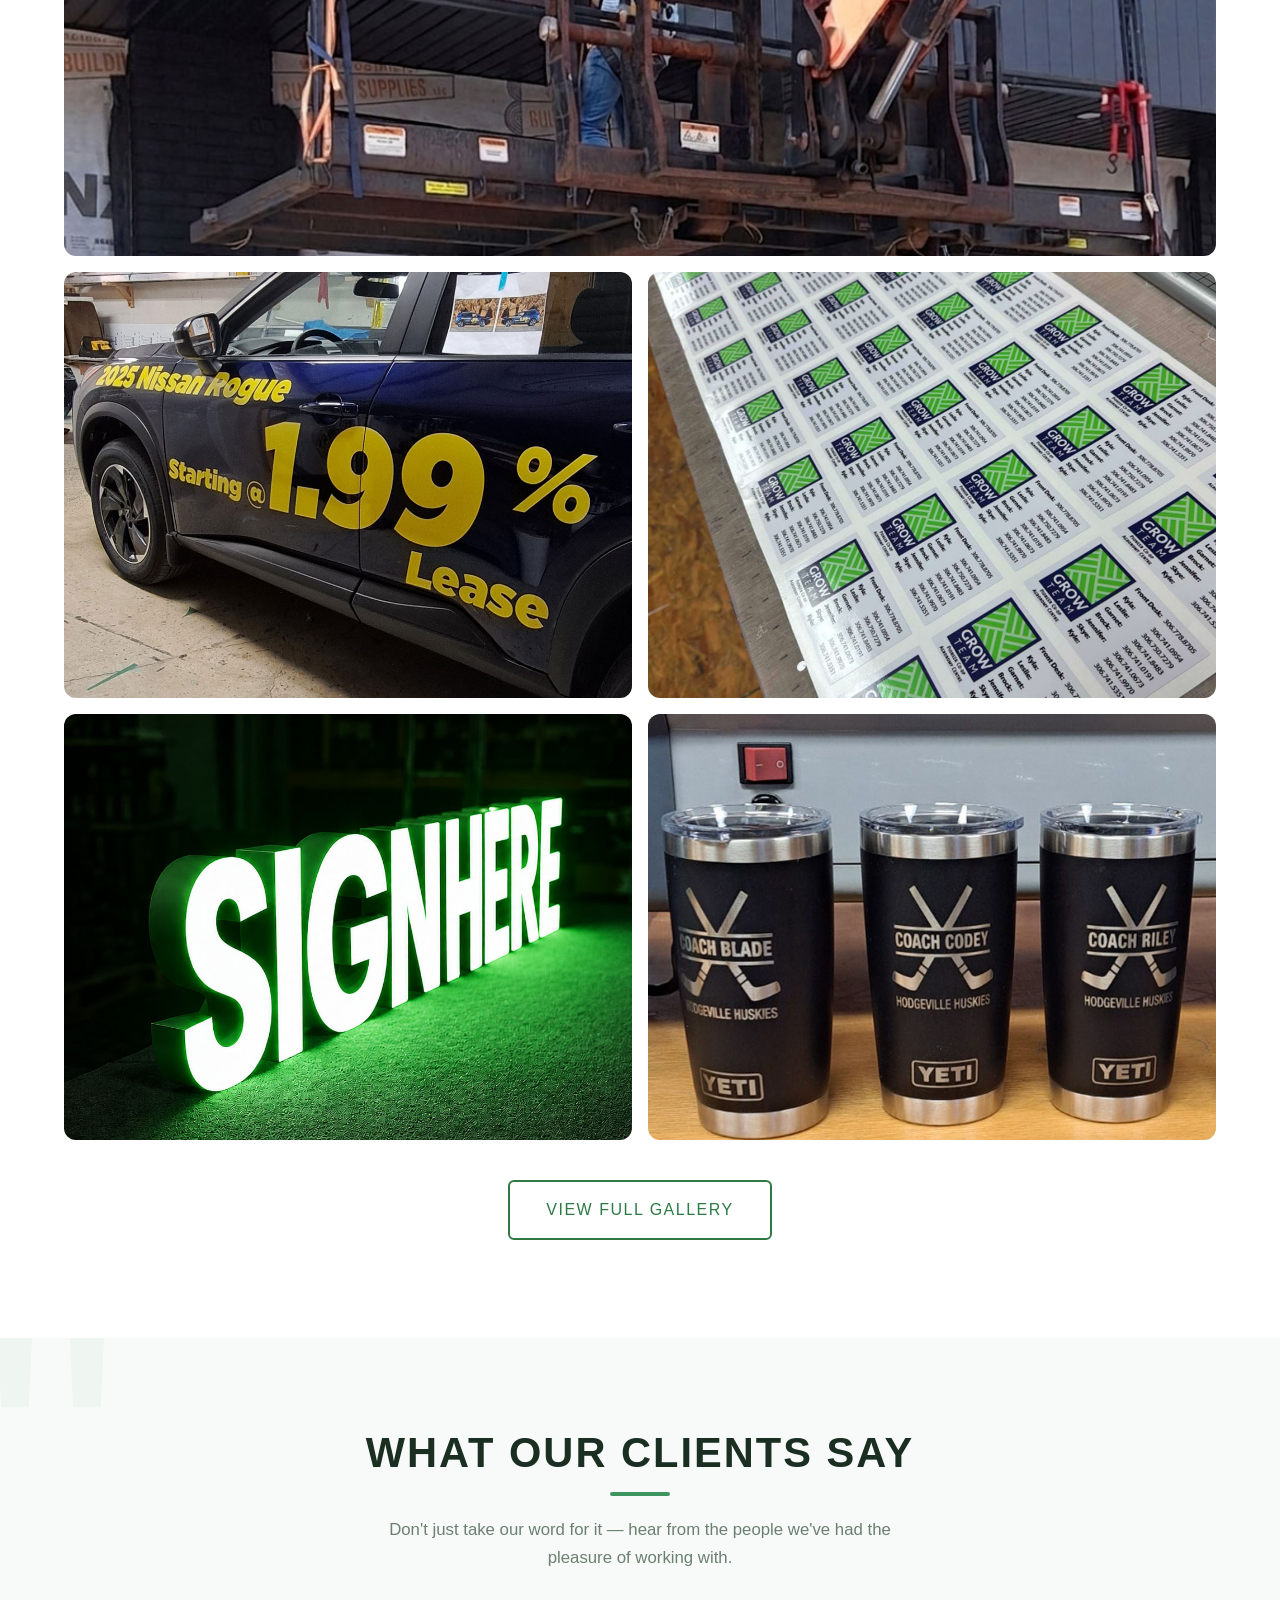
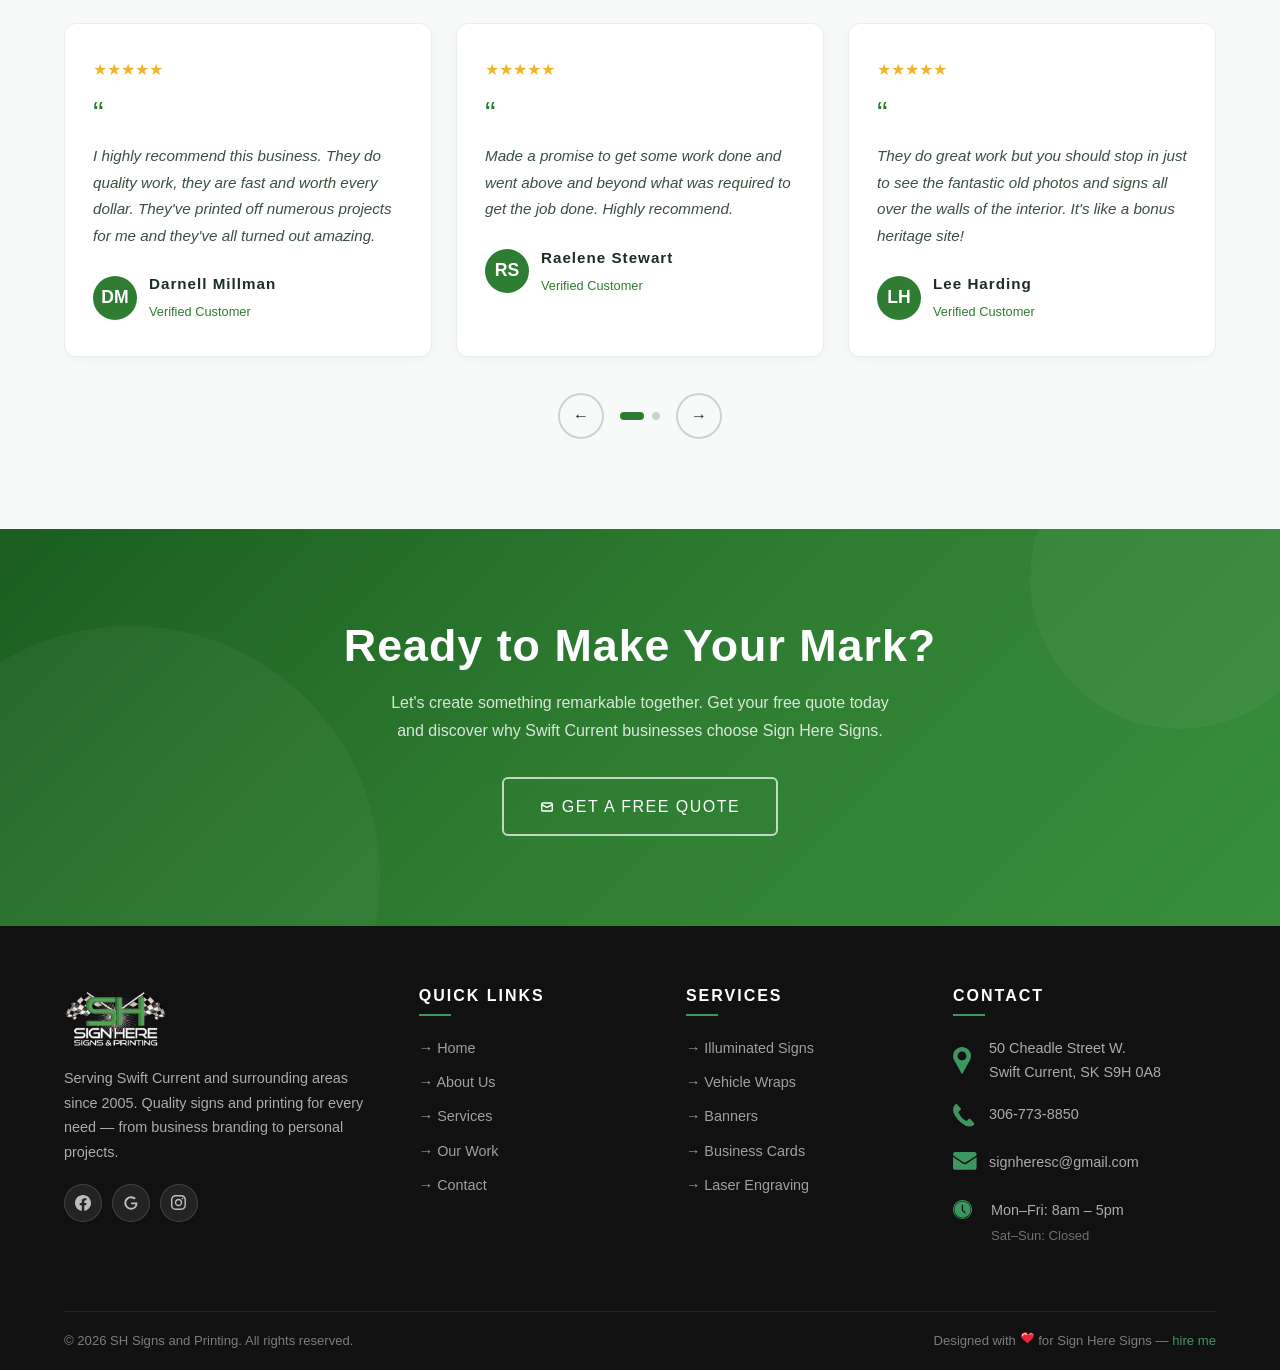
==== commit 10cfc05b: "Add files via upload" ====
--- a/index.html
+++ b/index.html
@@ -82,37 +82,37 @@
         <div class="hm-track">
           <div class="hm-card hm-card--wide">
             <div class="hm-card-inner" style="background:linear-gradient(135deg,#0f3019,#225c34);">
-              <img src="images/exterior_signs.png" alt="Sign Here Signs & Printing Logo" width="100%" height="100%">
+              <img src="images/png/exterior_signs.png" alt="Exterior Signs" width="100%" height="100%">
               <span class="hm-card-label">Exterior Signs</span>
             </div>
           </div>
           <div class="hm-card">
             <div class="hm-card-inner" style="background:linear-gradient(135deg,#1b5e20,#2e7d32);">
-              <img src="images/LED_illuminated.png" alt="Sign Here Signs & Printing Logo" width="100%" height="100%">
+              <img src="images/png/LED_illuminated.png" alt="LED Illuminated" width="100%" height="100%">
               <span class="hm-card-label">LED Illuminated</span>
             </div>
           </div>
           <div class="hm-card hm-card--wide">
             <div class="hm-card-inner" style="background:linear-gradient(135deg,#174224,#3d9660);">
-              <img src="images/vehicle_wrap.png" alt="Sign Here Signs & Printing Logo" width="100%" height="100%">
+              <img src="images/png/vehicle_wrap.png" alt="Vehicle Wraps" width="100%" height="100%">
               <span class="hm-card-label">Vehicle Wraps</span>
             </div>
           </div>
           <div class="hm-card">
             <div class="hm-card-inner" style="background:linear-gradient(135deg,#225c34,#4caf50);">
-              <img src="images/large_format_print.png" alt="Sign Here Signs & Printing Logo" width="100%" height="100%">
+              <img src="images/png/large_format_print.png" alt="Large Format Print" width="100%" height="100%">
               <span class="hm-card-label">Large Format Print</span>
             </div>
           </div>
           <div class="hm-card hm-card--tall">
             <div class="hm-card-inner" style="background:linear-gradient(135deg,#0f3019,#1b5e20);">
-              <img src="images/laser_engraving.png" alt="Sign Here Signs & Printing Logo" width="100%" height="100%">
+              <img src="images/png/laser_engraving.png" alt="Laser Engraving" width="100%" height="100%">
               <span class="hm-card-label">LaserEngraving</span>
             </div>
           </div>
           <div class="hm-card">
             <div class="hm-card-inner" style="background:linear-gradient(135deg,#2d7a45,#4caf50);">
-              <img src="images/bookbinding.png" alt="Sign Here Signs & Printing Logo" width="100%" height="100%">
+              <img src="images/png/bookbinding.png" alt="Book Binding" width="100%" height="100%">
               <span class="hm-card-label">Bookbinding</span>
             </div>
           </div>
@@ -123,78 +123,80 @@
         <div class="hm-track">
           <div class="hm-card hm-card--tall">
             <div class="hm-card-inner" style="background:linear-gradient(135deg,#225c34,#4caf50);">
-              <img src="images/invitation.png" alt="Sign Here Signs & Printing Logo" width="100%" height="100%">
-              <span class="hm-card-label">Invitation</span>
+              <img src="images/png/rollup_banner.png" alt="Rollup_banner" width="100%" height="100%">
+              <span class="hm-card-label">Rollup Banner</span>
             </div>
           </div>
           <div class="hm-card hm-card--wide">
             <div class="hm-card-inner" style="background:linear-gradient(135deg,#174224,#2d7a45);">
-              <img src="images/pole_sign.png" alt="Sign Here Signs & Printing Logo" width="100%" height="100%">
+              <img src="images/png/pole_sign.png" alt="Pole Sign" width="100%" height="100%">
               <span class="hm-card-label">Pole Sign</span>
             </div>
           </div>
           <div class="hm-card">
             <div class="hm-card-inner" style="background:linear-gradient(135deg,#0f3019,#225c34);">
-              <img src="images/stickers.png" alt="Sign Here Signs & Printing Logo" width="100%" height="100%">
+              <img src="images/png/stickers.png" alt="Stikers" width="100%" height="100%">
               <span class="hm-card-label">Stickers</span>
             </div>
           </div>
           <div class="hm-card hm-card--wide">
             <div class="hm-card-inner" style="background:linear-gradient(135deg,#1b5e20,#3d9660);">
-              <img src="images/interior_signs.png" alt="Sign Here Signs & Printing Logo" width="100%" height="100%">
+              <img src="images/png/interior_signs.png" alt="Interior Sign" width="100%" height="100%">
               <span class="hm-card-label">Interior Signs</span>
             </div>
           </div>
           <div class="hm-card">
             <div class="hm-card-inner" style="background:linear-gradient(135deg,#2e7d32,#4caf50);">
-              <img src="images/business_cards.png" alt="Sign Here Signs & Printing Logo" width="100%" height="100%">
+              <img src="images/png/business_cards.png" alt="Businees Cards" width="100%" height="100%">
               <span class="hm-card-label">Business Cards</span>
             </div>
           </div>
           <div class="hm-card">
             <div class="hm-card-inner" style="background:linear-gradient(135deg,#174224,#225c34);">
-              <img src="images/fleet_graphics.png" alt="Sign Here Signs & Printing Logo" width="100%" height="100%">
+              <img src="images/png/fleet_graphics.png" alt="Fleet Graphics" width="100%" height="100%">
               <span class="hm-card-label">Fleet Graphics</span>
             </div>
-          </div>
-        </div>
-      </div>
+
+          </div>
+        </div>
+      </div>
+
 
       <div class="hm-row" data-direction="1">
         <div class="hm-track">
           <div class="hm-card hm-card--wide">
             <div class="hm-card-inner" style="background:linear-gradient(135deg,#0f3019,#174224);">
-              <img src="images/highway_signage.png" alt="Sign Here Signs & Printing Logo" width="100%" height="100%">
+              <img src="images/png/highway_signage.png" alt="Highway Signage" width="100%" height="100%">
               <span class="hm-card-label">Highway Signage</span>
             </div>
           </div>
           <div class="hm-card hm-card--tall">
             <div class="hm-card-inner" style="background:linear-gradient(135deg,#225c34,#3d9660);">
-              <img src="images/tickets.png" alt="Sign Here Signs & Printing Logo" width="100%" height="100%">
+              <img src="images/png/tickets.png" alt="Tickets" width="100%" height="100%">
               <span class="hm-card-label">Tickets</span>
             </div>
           </div>
           <div class="hm-card">
             <div class="hm-card-inner" style="background:linear-gradient(135deg,#1b5e20,#2e7d32);">
-              <img src="images/brochures.png" alt="Sign Here Signs & Printing Logo" width="100%" height="100%">
+              <img src="images/png/brochures.png" alt="Brochures" width="100%" height="100%">
               <span class="hm-card-label">Brochures</span>
             </div>
           </div>
           <div class="hm-card hm-card--wide">
             <div class="hm-card-inner" style="background:linear-gradient(135deg,#174224,#4caf50);">
-              <img src="images/cnc_router_services.png" alt="Sign Here Signs & Printing Logo" width="100%" height="100%">
+              <img src="images/png/cnc_router_services.png" alt="CNC Router Services" width="100%" height="100%">
               <span class="hm-card-label">CNC Router Services</span>
             </div>
           </div>
           <div class="hm-card">
             <div class="hm-card-inner" style="background:linear-gradient(135deg,#225c34,#2d7a45);">
-              <img src="images/acrylic_sign.png" alt="Sign Here Signs & Printing Logo" width="100%" height="100%">
+              <img src="images/png/acrylic_sign.png" alt="Acrylic Signage" width="100%" height="100%">
               <span class="hm-card-label">Acrylic Sign</span>
             </div>
           </div>
           <div class="hm-card">
             <div class="hm-card-inner" style="background:linear-gradient(135deg,#0f3019,#3d9660);">
-              <img src="images/sign_installation.png" alt="Sign Here Signs & Printing Logo" width="100%" height="100%">
+              <img src="images/png/sign_installation.png" alt="Sign Installation" width="100%" height="100%">
               <span class="hm-card-label">Sign Installation</span>
             </div>
           </div>
@@ -342,7 +344,7 @@
       </div>
       <div class="portfolio-item reveal">
         <div class="portfolio-placeholder" aria-label="Stickers">
-          <img src="images/stickers.jpg" alt="Stickers">
+          <img src="images/stickers_pioneer.jpg" alt="Stickers">
         </div>
         <div class="portfolio-overlay" aria-hidden="true">
           <div class="portfolio-label">Stickers</div>
@@ -411,7 +413,7 @@
   <div class="container">
     <div class="footer-grid">
       <div class="footer-brand">
-        <img src="images/logo_white.png" alt="Sign Here Signs & Printing Logo" width="64" height="64">
+        <img src="images/png/logo_white.png" alt="Sign Here Signs & Printing Logo" width="64" height="64">
         <p>Serving Swift Current and surrounding areas since 2005. Quality signs and printing for every need — from business branding to personal projects.</p>
         <div class="footer-socials">
           <a href="https://www.facebook.com/sign.signs" target="_blank" rel="noopener noreferrer" aria-label="Facebook">
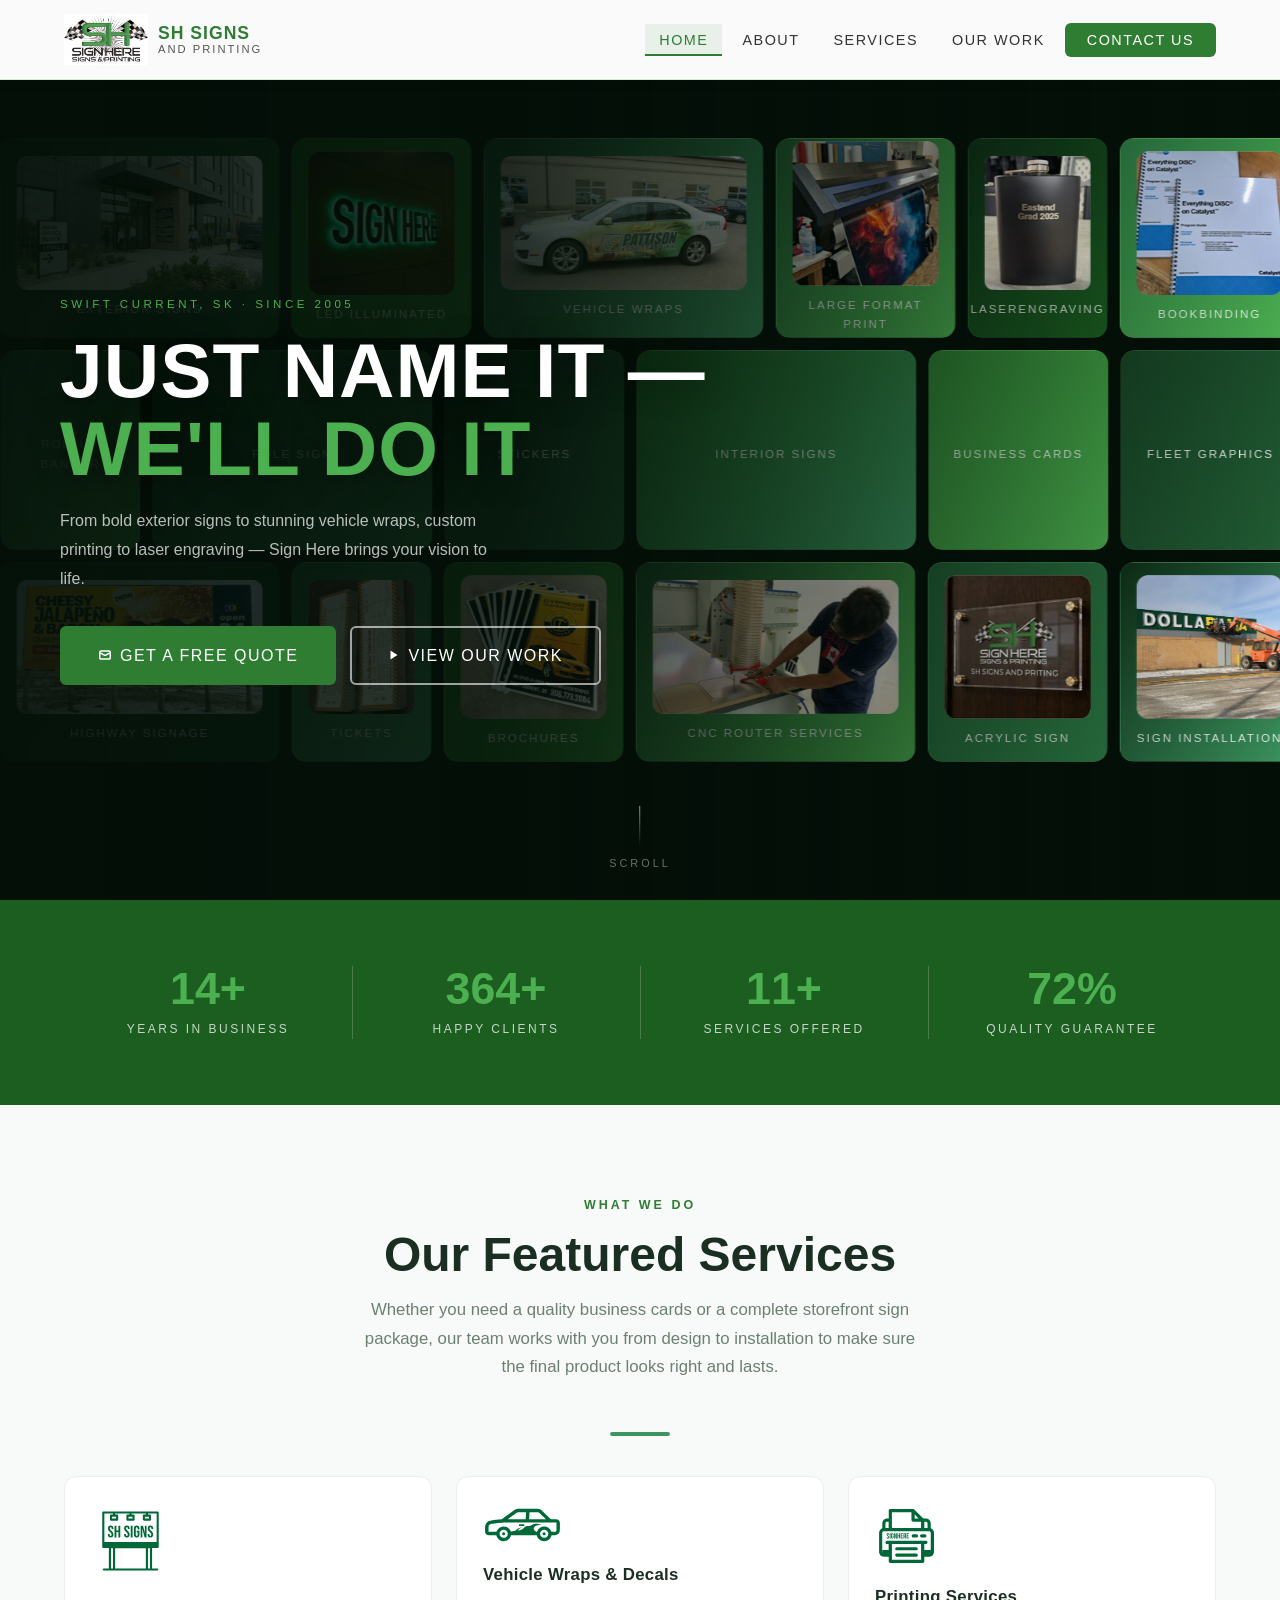
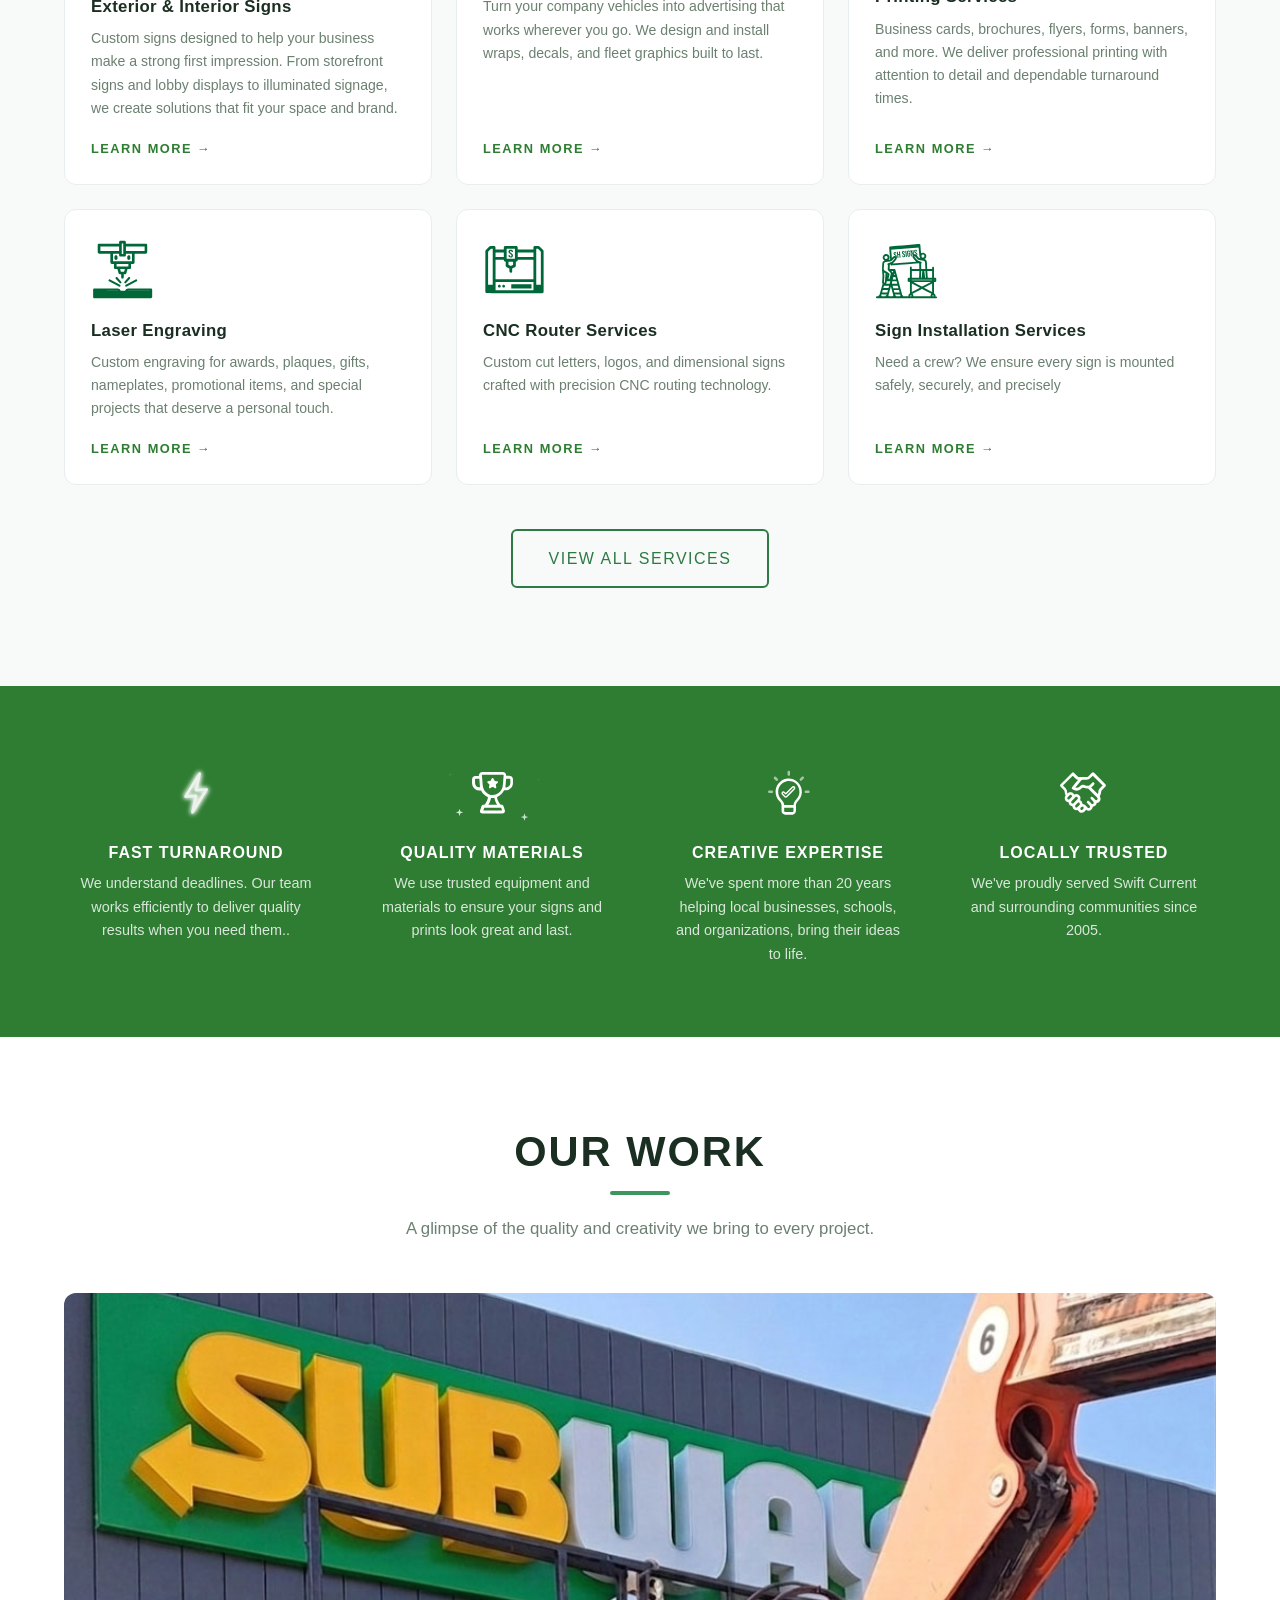
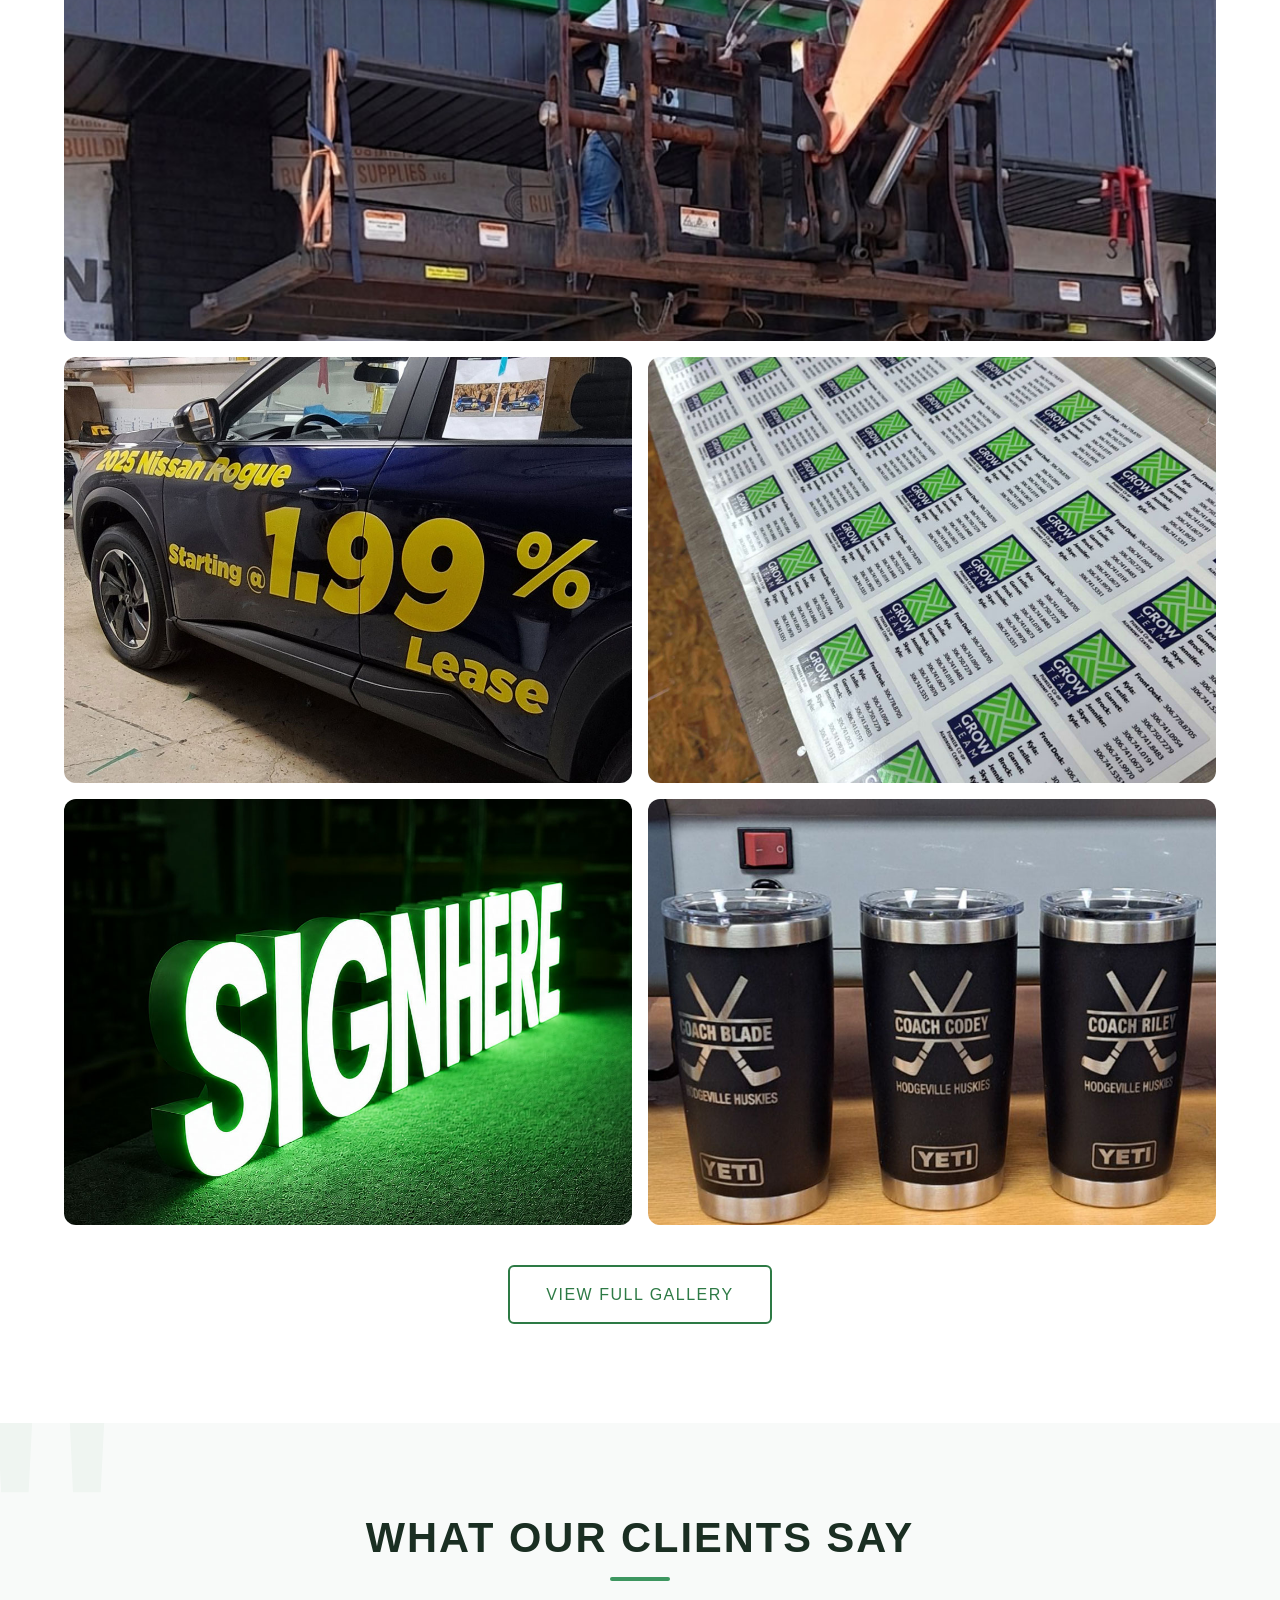
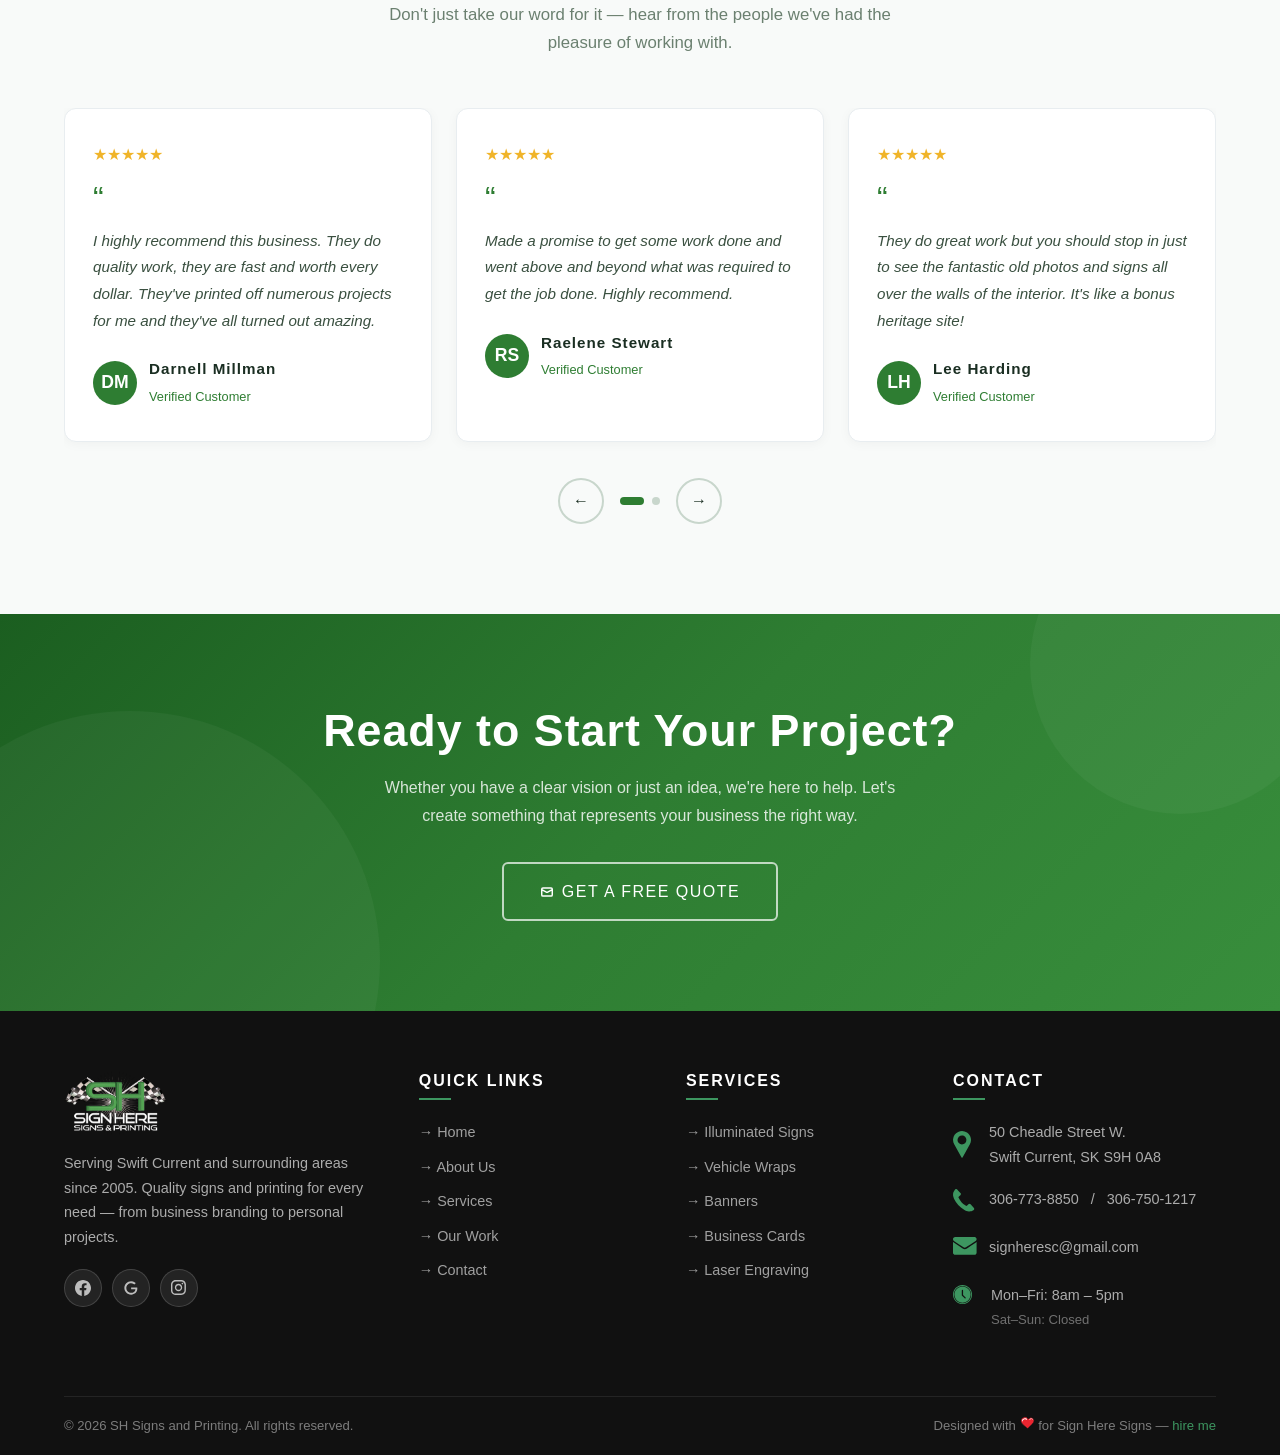
==== commit bcf0d7ec: "Add files via upload" ====
--- a/index.html
+++ b/index.html
@@ -243,32 +243,32 @@
   <div class="container">
     <p class="services-eyebrow reveal">WHAT WE DO</p>
     <h2 class="section-title reveal" id="services-heading" style="font-size:clamp(1.8rem,4vw,3rem);font-weight:700;letter-spacing:0;text-transform:none;">Our Featured Services</h2>
-    <p class="section-subtitle reveal">From concept to completion, we deliver premium signage and printing solutions for every need.</p>
+    <p class="section-subtitle reveal">Whether you need a quality business cards or a complete storefront sign package, our team works with you from design to installation to make sure the final product looks right and lasts.</p>
     <span class="section-line reveal" aria-hidden="true" style="margin-top:0;"></span>
 
     <div class="services-grid services-grid-home" style="margin-top:40px;">
       <div class="service-card reveal">
-        <div class="service-icon-wrap" aria-hidden="true"><img src="images/icons/signage.svg" alt="Sign Here Signs & Exterior and Interior Sign Services" width="30%" height="30%"></div>
+        <div class="service-icon-wrap" aria-hidden="true"><img src="images/icons/signage.svg" alt="Sign Here Signs & Exterior and Interior Sign Services" width="25%" height="25%"></div>
         <h3>Exterior &amp; Interior Signs</h3>
-        <p>Illuminated and non-illuminated signs that make your business stand out. LED, acrylic, aluminum, and more.</p>
+        <p>Custom signs designed to help your business make a strong first impression. From storefront signs and lobby displays to illuminated signage, we create solutions that fit your space and brand.</p>
         <a href="pages/services.html" class="service-learn-more">LEARN MORE →</a>
       </div>
       <div class="service-card reveal">
         <div class="service-icon-wrap" aria-hidden="true"><img src="images/icons/vehicle_wrap.svg" alt="Sign Here Signs & Vehicle Wrap Services" width="25%" height="25%"></div>
         <h3>Vehicle Wraps &amp; Decals</h3>
-        <p>Turn your vehicles into moving billboards. Full wraps, partial wraps, custom decals and fleet graphics.</p>
+        <p>Turn your company vehicles into advertising that works wherever you go. We design and install wraps, decals, and fleet graphics built to last.</p>
         <a href="pages/services.html" class="service-learn-more">LEARN MORE →</a>
       </div>
       <div class="service-card reveal">
         <div class="service-icon-wrap" aria-hidden="true"><img src="images/icons/printer.svg" alt="Sign Here Signs & Printing Services" width="20%" height="20%"></div>
         <h3>Printing Services</h3>
-        <p>Business cards, flyers, brochures, banners, NCR forms and any printing material you need — fast turnaround.</p>
+        <p>Business cards, brochures, flyers, forms, banners, and more. We deliver professional printing with attention to detail and dependable turnaround times.</p>
         <a href="pages/services.html" class="service-learn-more">LEARN MORE →</a>
       </div>
       <div class="service-card reveal">
         <div class="service-icon-wrap" aria-hidden="true"><img src="images/icons/laser_engraver.svg" alt="Sign Here Signs & Laser Engraving Services" width="20%" height="20%"></div>
         <h3>Laser Engraving</h3>
-        <p>Precision laser engraving on awards, plaques, promotional items, and custom gifts for any occasion.</p>
+        <p>Custom engraving for awards, plaques, gifts, nameplates, promotional items, and special projects that deserve a personal touch.</p>
         <a href="pages/services.html" class="service-learn-more">LEARN MORE →</a>
       </div>
       <div class="service-card reveal">
@@ -297,22 +297,22 @@
       <div class="highlight-item reveal">
         <div class="highlight-icon" aria-hidden="true"><img src="images/icons/lightning_fast.svg" alt="Fast Turnaround"></div>
         <h4>Fast Turnaround</h4>
-        <p>We know time matters. Quick delivery without sacrificing quality.</p>
+        <p>We understand deadlines. Our team works efficiently to deliver quality results when you need them..</p>
       </div>
       <div class="highlight-item reveal">
         <div class="highlight-icon" aria-hidden="true"><img src="images/icons/trophy.svg" alt="Top-Line Quality"></div>
-        <h4>Top-Line Quality</h4>
-        <p>Industry-leading printers and materials for crisp, lasting results.</p>
+        <h4>Quality Materials</h4>
+        <p>We use trusted equipment and materials to ensure your signs and prints look great and last.</p>
       </div>
       <div class="highlight-item reveal">
         <div class="highlight-icon" aria-hidden="true"><img src="images/icons/light_bulb.svg" alt="Creative Expertise"></div>
         <h4>Creative Expertise</h4>
-        <p>We have a talented team to bring your ideas to stunning reality.</p>
+        <p>We've spent more than 20 years helping local businesses, schools, and organizations, bring their ideas to life.</p>
       </div>
       <div class="highlight-item reveal">
         <div class="highlight-icon" aria-hidden="true"><img src="images/icons/handshake.svg" alt="Creative Expertise"></div>
-        <h4>Trusted Since 2005</h4>
-        <p>Serving and surrounding areas with pride and dedication.</p>
+        <h4>Locally Trusted</h4>
+        <p>We've proudly served Swift Current and surrounding communities since 2005.</p>
       </div>
     </div>
   </div>
@@ -398,8 +398,8 @@
 <section class="cta-banner" aria-labelledby="cta-heading">
   <div style="padding:0;max-width:100%;">
     <div class="cta-inner reveal">
-      <h2 id="cta-heading">Ready to Make Your Mark?</h2>
-      <p>Let's create something remarkable together. Get your free quote today and discover why Swift Current businesses choose Sign Here Signs.</p>
+      <h2 id="cta-heading">Ready to Start Your Project?</h2>
+      <p>Whether you have a clear vision or just an idea, we're here to help. Let's create something that represents your business the right way.</p>
       <a href="pages/contact.html" class="btn" style="display:inline-flex;align-items:center;gap:8px;background:transparent;border:2px solid rgba(255,255,255,0.7);color:white;letter-spacing:1.5px;">
         <svg width="14" height="14" viewBox="0 0 24 24" fill="none" stroke="currentColor" stroke-width="2.5" aria-hidden="true"><path d="M3 8l7.89 4.26a2 2 0 002.22 0L21 8M5 19h14a2 2 0 002-2V7a2 2 0 00-2-2H5a2 2 0 00-2 2v10a2 2 0 002 2z"/></svg>
         GET A FREE QUOTE
@@ -468,7 +468,7 @@
   c-1.2,0.9-2.6,1.1-4.1,1.2c-1.9,0.1-3.6-0.6-5.2-1.6C6.7,18,3.2,14.4,1,9.7C0.7,9,0.4,8.3,0.3,7.6C-0.4,5,0.3,2.8,1.9,0.8
   C2,0.6,2.2,0.5,2.4,0.3C3-0.2,3.7-0.1,4.2,0.5c0.9,0.9,1.7,1.9,2.5,2.8C7,3.6,7.3,3.9,7.5,4.1c0.6,0.7,0.6,1.4-0.1,2.1
   C6.8,6.7,6.2,7.3,5.5,7.9C5.4,8,5.3,8.1,5.4,8.3c1.2,2.5,2.6,4.8,4.9,6.6C11.3,15.6,12.3,16.3,13.4,17.1z"/></svg></span>
-          <div><a href="tel:3067738850">306-773-8850</a></div>
+          <div><a href="tel:3067738850">306-773-8850</a></div> / <div><a href="tel:3067501217">306-750-1217</a></div>
         </div>
         <div class="footer-contact-item">
           <span class="icon" aria-hidden="true"><svg width="24" height="24" viewBox="0 0 24 24" fill="currentColor" aria-hidden="true"> <path d="M23.6,5c0,3.6,0,7.2,0,10.9c0,0,0,0,0,0c-0.3,1.3-1.1,1.8-2.4,1.8c-6.3,0-12.6,0-18.9,0c-0.1,0-0.2,0-0.2,0
